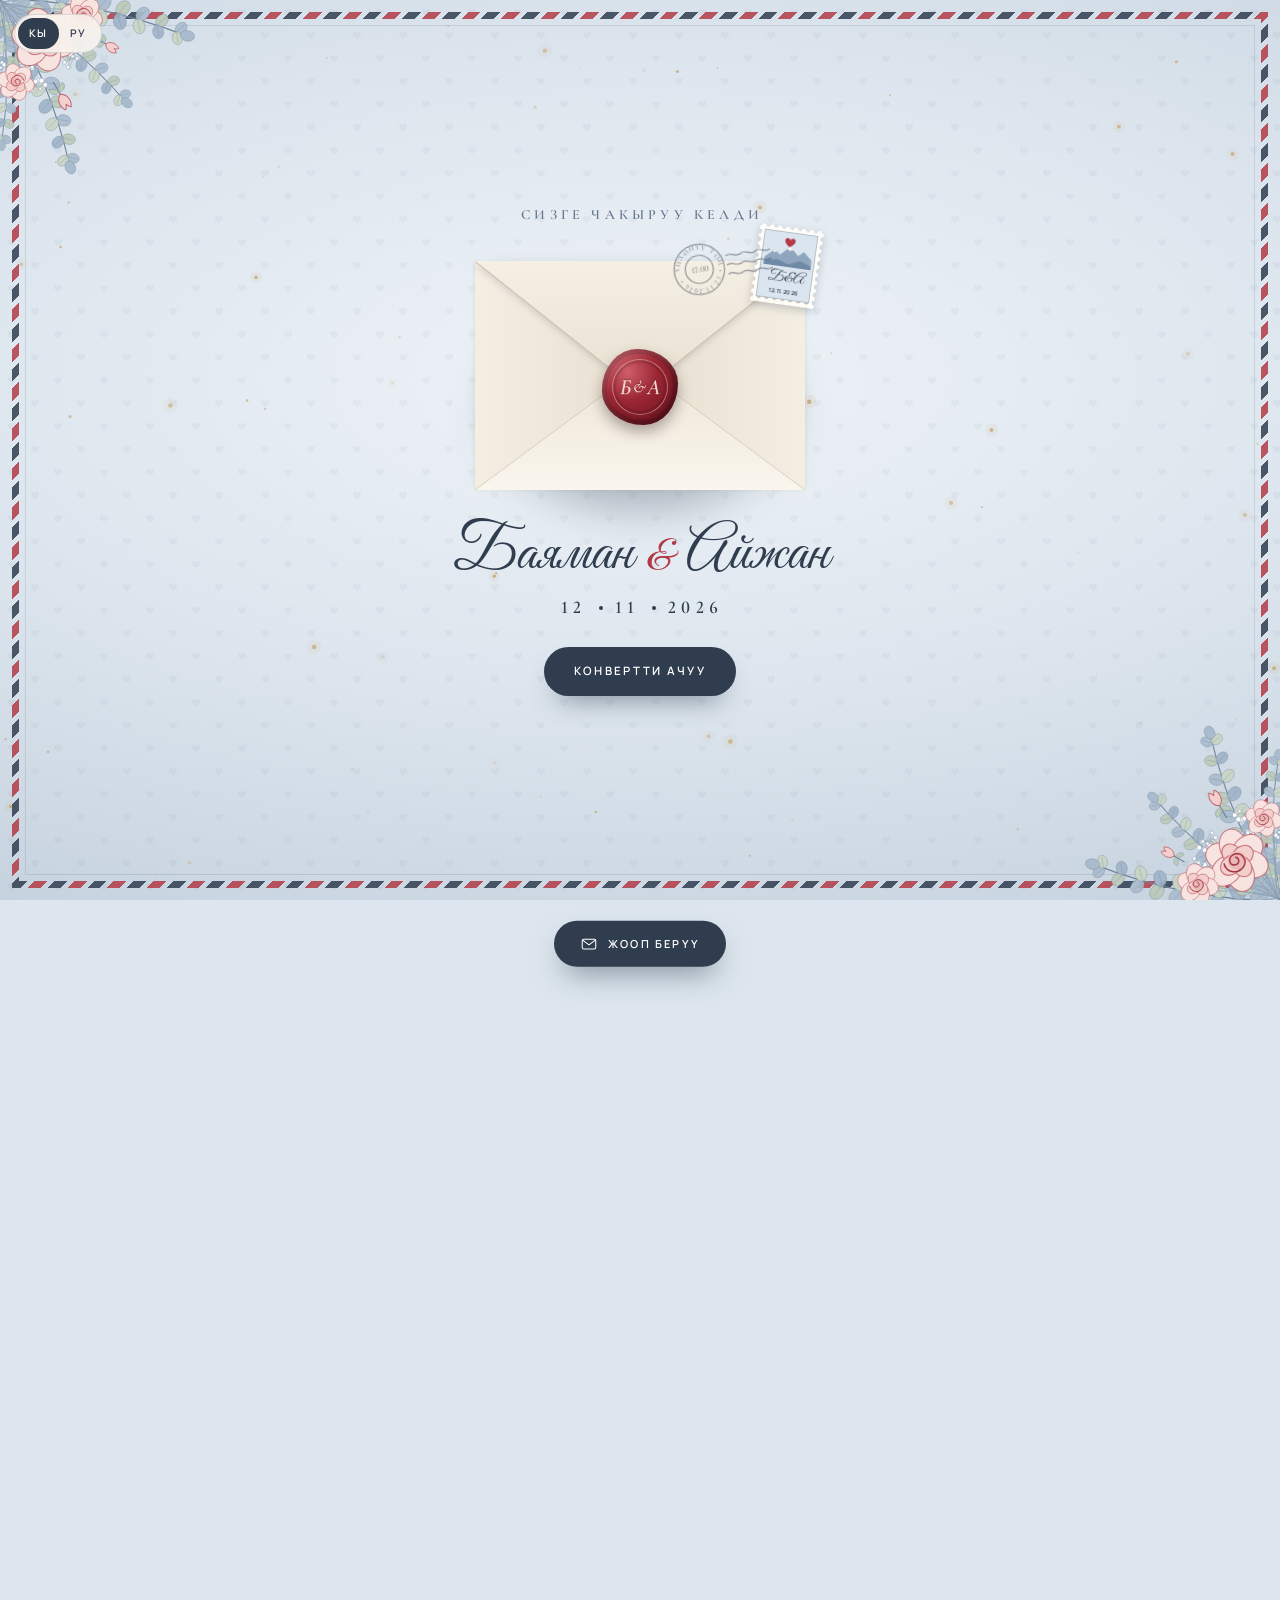
==== index.html @ 3bb7b0ba "Invitation site: Баяман & Айжан, 12.11.2026 — «Конверт» design - dusty-blue cover with airmail strip" ====
<!DOCTYPE html>
<html lang="ky">
<head>
  <meta charset="UTF-8">
  <meta name="viewport" content="width=device-width, initial-scale=1.0, viewport-fit=cover">
  <meta name="theme-color" content="#dde6ee">
  <title>Баяман &amp; Айжан — Үйлөнүү той</title>
  <meta name="description" content="Сиздерди Баяман жана Айжандын үйлөнүү тоюна чакырабыз! 12-ноябрь 2026-жыл, бейшемби, саат 17:00. «Айкол Гранд» рестораны.">
  <meta property="og:title" content="Баяман & Айжан — Үйлөнүү той чакыруусу">
  <meta property="og:description" content="12-ноябрь 2026-жыл, саат 17:00 · «Айкол Гранд» рестораны. Чакырууну ачуу үчүн шилтемени басыңыз.">
  <meta property="og:type" content="website">
  <meta property="og:url" content="https://magamed56.github.io/bayaman-aizhan/">
  <meta property="og:image" content="https://magamed56.github.io/bayaman-aizhan/assets/og.jpg">
  <meta property="og:image:secure_url" content="https://magamed56.github.io/bayaman-aizhan/assets/og.jpg">
  <meta property="og:image:alt" content="Баяман & Айжан — 12.11.2026, «Айкол Гранд» рестораны">
  <meta property="og:site_name" content="Үйлөнүү той">
  <meta property="og:locale" content="ky_KG">
  <meta property="og:image:width" content="1080"><meta property="og:image:height" content="1080"><meta property="og:image:type" content="image/jpeg">
  <meta name="twitter:card" content="summary_large_image">
  <link rel="icon" href="data:image/svg+xml,<svg xmlns='http://www.w3.org/2000/svg' viewBox='0 0 100 100'><text y='.9em' font-size='90'>💌</text></svg>">
  <link rel="preconnect" href="https://fonts.googleapis.com">
  <link rel="preconnect" href="https://fonts.gstatic.com" crossorigin>
  <link href="https://fonts.googleapis.com/css2?family=Great+Vibes&family=Cormorant+Garamond:ital,wght@0,400;0,500;0,600;1,400;1,500&family=Manrope:wght@500;600&display=swap" rel="stylesheet">
  <link rel="stylesheet" href="style.css?v=__V__">
</head>
<body>

  <!-- ===== Оймолор, белгилер / Орнаменты и иконки ===== -->
  <svg width="0" height="0" style="position:absolute" aria-hidden="true">
    <defs>
      <linearGradient id="envF" x1="0" y1="0" x2="0" y2="1"><stop offset="0" stop-color="#f5efe4"/><stop offset="1" stop-color="#e9e0d1"/></linearGradient>
      <pattern id="liner" width="20" height="20" patternUnits="userSpaceOnUse"><rect width="20" height="20" fill="#c5d3e1"/><path d="M10 13.2c-2.3-1.6-3.6-2.8-3.6-4.2a1.8 1.8 0 0 1 3.6-.6 1.8 1.8 0 0 1 3.6.6c0 1.4-1.3 2.6-3.6 4.2z" fill="#fbf8f2" fill-opacity=".55"/></pattern>
      <!-- Сызык жана жүрөк (ар бир бөлүмдүн үстүндө) / Линия с сердечком над разделами -->
      <symbol id="horn" viewBox="0 0 120 30">
        <g fill="none" stroke="currentColor" stroke-linecap="round">
          <path d="M6 16H44M76 16H114" stroke-width="1"/>
          <path d="M60 24c-6-4-9.5-7-9.5-10.6a4.6 4.6 0 0 1 9.5-1.8 4.6 4.6 0 0 1 9.5 1.8C69.5 17 66 20 60 24z" stroke-width="1.3" stroke-linejoin="round"/>
        </g>
        <g fill="currentColor"><circle cx="47" cy="16" r="1.6"/><circle cx="73" cy="16" r="1.6"/></g>
      </symbol>
      <!-- Гүлдөр / Цветы: эвкалипт, роза, бутон, гипсофила, букет и гирлянда (сгенерировано) -->
      <symbol id="sprig" viewBox="-6 -12 72 236" overflow="visible"><path d="M30 218Q12 112 34 4" fill="none" stroke="#6f8399" stroke-width="1.3" stroke-linecap="round"/><ellipse cx="15.8" cy="192.7" rx="12.4" ry="9.7" transform="rotate(-159.5 15.8 192.7)" fill="#a9bccd" fill-opacity=".92" stroke="#6f8399" stroke-width=".7" stroke-opacity=".55"/><path d="M26.8 196.8L7.6 189.6" stroke="#6f8399" stroke-width=".6" stroke-opacity=".5"/><ellipse cx="36.4" cy="189.9" rx="12.4" ry="9.7" transform="rotate(-35.5 36.4 189.9)" fill="#c9d5c3" fill-opacity=".92" stroke="#6f8399" stroke-width=".7" stroke-opacity=".55"/><path d="M26.8 196.8L43.5 184.9" stroke="#6f8399" stroke-width=".6" stroke-opacity=".5"/><ellipse cx="14" cy="169.9" rx="11.8" ry="9.2" transform="rotate(-157.2 14 169.9)" fill="#bccab9" fill-opacity=".92" stroke="#6f8399" stroke-width=".7" stroke-opacity=".55"/><path d="M24.3 174.2L6.4 166.7" stroke="#6f8399" stroke-width=".6" stroke-opacity=".5"/><ellipse cx="33.6" cy="168.1" rx="11.8" ry="9.2" transform="rotate(-33.2 33.6 168.1)" fill="#9fb3c8" fill-opacity=".92" stroke="#6f8399" stroke-width=".7" stroke-opacity=".55"/><path d="M24.3 174.2L40.5 163.6" stroke="#6f8399" stroke-width=".6" stroke-opacity=".5"/><ellipse cx="13.1" cy="147.1" rx="11.1" ry="8.7" transform="rotate(-155 13.1 147.1)" fill="#a9bccd" fill-opacity=".92" stroke="#6f8399" stroke-width=".7" stroke-opacity=".55"/><path d="M22.7 151.6L6 143.8" stroke="#6f8399" stroke-width=".6" stroke-opacity=".5"/><ellipse cx="31.7" cy="146.1" rx="11.1" ry="8.7" transform="rotate(-31 31.7 146.1)" fill="#c9d5c3" fill-opacity=".92" stroke="#6f8399" stroke-width=".7" stroke-opacity=".55"/><path d="M22.7 151.6L38.4 142.1" stroke="#6f8399" stroke-width=".6" stroke-opacity=".5"/><ellipse cx="13.1" cy="124.3" rx="10.5" ry="8.2" transform="rotate(-152.7 13.1 124.3)" fill="#bccab9" fill-opacity=".92" stroke="#6f8399" stroke-width=".7" stroke-opacity=".55"/><path d="M21.9 128.9L6.6 120.9" stroke="#6f8399" stroke-width=".6" stroke-opacity=".5"/><ellipse cx="30.7" cy="124.1" rx="10.5" ry="8.2" transform="rotate(-28.7 30.7 124.1)" fill="#9fb3c8" fill-opacity=".92" stroke="#6f8399" stroke-width=".7" stroke-opacity=".55"/><path d="M21.9 128.9L37.1 120.6" stroke="#6f8399" stroke-width=".6" stroke-opacity=".5"/><ellipse cx="14" cy="101.5" rx="9.8" ry="7.7" transform="rotate(-150.4 14 101.5)" fill="#a9bccd" fill-opacity=".92" stroke="#6f8399" stroke-width=".7" stroke-opacity=".55"/><path d="M22.1 106.1L8 98.1" stroke="#6f8399" stroke-width=".6" stroke-opacity=".5"/><ellipse cx="30.5" cy="102" rx="9.8" ry="7.7" transform="rotate(-26.4 30.5 102)" fill="#c9d5c3" fill-opacity=".92" stroke="#6f8399" stroke-width=".7" stroke-opacity=".55"/><path d="M22.1 106.1L36.7 98.9" stroke="#6f8399" stroke-width=".6" stroke-opacity=".5"/><ellipse cx="15.8" cy="78.8" rx="9.2" ry="7.2" transform="rotate(-148.1 15.8 78.8)" fill="#bccab9" fill-opacity=".92" stroke="#6f8399" stroke-width=".7" stroke-opacity=".55"/><path d="M23.2 83.4L10.3 75.4" stroke="#6f8399" stroke-width=".6" stroke-opacity=".5"/><ellipse cx="31.2" cy="79.8" rx="9.2" ry="7.2" transform="rotate(-24.1 31.2 79.8)" fill="#9fb3c8" fill-opacity=".92" stroke="#6f8399" stroke-width=".7" stroke-opacity=".55"/><path d="M23.2 83.4L37.1 77.2" stroke="#6f8399" stroke-width=".6" stroke-opacity=".5"/><ellipse cx="18.5" cy="56" rx="8.6" ry="6.7" transform="rotate(-145.9 18.5 56)" fill="#a9bccd" fill-opacity=".92" stroke="#6f8399" stroke-width=".7" stroke-opacity=".55"/><path d="M25.2 60.6L13.5 52.6" stroke="#6f8399" stroke-width=".6" stroke-opacity=".5"/><ellipse cx="32.8" cy="57.5" rx="8.6" ry="6.7" transform="rotate(-21.9 32.8 57.5)" fill="#c9d5c3" fill-opacity=".92" stroke="#6f8399" stroke-width=".7" stroke-opacity=".55"/><path d="M25.2 60.6L38.3 55.3" stroke="#6f8399" stroke-width=".6" stroke-opacity=".5"/><ellipse cx="22" cy="33.2" rx="7.9" ry="6.2" transform="rotate(-143.7 22 33.2)" fill="#bccab9" fill-opacity=".92" stroke="#6f8399" stroke-width=".7" stroke-opacity=".55"/><path d="M28.1 37.7L17.5 29.9" stroke="#6f8399" stroke-width=".6" stroke-opacity=".5"/><ellipse cx="35.2" cy="35.2" rx="7.9" ry="6.2" transform="rotate(-19.7 35.2 35.2)" fill="#9fb3c8" fill-opacity=".92" stroke="#6f8399" stroke-width=".7" stroke-opacity=".55"/><path d="M28.1 37.7L40.4 33.3" stroke="#6f8399" stroke-width=".6" stroke-opacity=".5"/><ellipse cx="26.5" cy="10.5" rx="7.3" ry="5.7" transform="rotate(-141.5 26.5 10.5)" fill="#a9bccd" fill-opacity=".92" stroke="#6f8399" stroke-width=".7" stroke-opacity=".55"/><path d="M31.9 14.8L22.5 7.3" stroke="#6f8399" stroke-width=".6" stroke-opacity=".5"/><ellipse cx="38.5" cy="12.7" rx="7.3" ry="5.7" transform="rotate(-17.5 38.5 12.7)" fill="#c9d5c3" fill-opacity=".92" stroke="#6f8399" stroke-width=".7" stroke-opacity=".55"/><path d="M31.9 14.8L43.4 11.2" stroke="#6f8399" stroke-width=".6" stroke-opacity=".5"/><ellipse cx="34" cy="2" rx="6" ry="8" fill="#a9bccd" stroke="#6f8399" stroke-width=".7" stroke-opacity=".55"/></symbol>
      <symbol id="rose" viewBox="-30 -30 60 60" overflow="visible"><ellipse cx="11.6" cy="3.1" rx="14" ry="11" transform="rotate(15 11.6 3.1)" fill="#f7e4e1" stroke="#c25b66" stroke-width=".9" stroke-opacity=".75"/><ellipse cx="3.1" cy="11.6" rx="14" ry="11" transform="rotate(75 3.1 11.6)" fill="#f7e4e1" stroke="#c25b66" stroke-width=".9" stroke-opacity=".75"/><ellipse cx="-8.5" cy="8.5" rx="14" ry="11" transform="rotate(135 -8.5 8.5)" fill="#f7e4e1" stroke="#c25b66" stroke-width=".9" stroke-opacity=".75"/><ellipse cx="-11.6" cy="-3.1" rx="14" ry="11" transform="rotate(195 -11.6 -3.1)" fill="#f7e4e1" stroke="#c25b66" stroke-width=".9" stroke-opacity=".75"/><ellipse cx="-3.1" cy="-11.6" rx="14" ry="11" transform="rotate(255 -3.1 -11.6)" fill="#f7e4e1" stroke="#c25b66" stroke-width=".9" stroke-opacity=".75"/><ellipse cx="8.5" cy="-8.5" rx="14" ry="11" transform="rotate(315 8.5 -8.5)" fill="#f7e4e1" stroke="#c25b66" stroke-width=".9" stroke-opacity=".75"/><ellipse cx="3.9" cy="4.6" rx="9.5" ry="7.5" transform="rotate(50 3.9 4.6)" fill="#f1d0cd" stroke="#c25b66" stroke-width=".9" stroke-opacity=".8"/><ellipse cx="-4.6" cy="3.9" rx="9.5" ry="7.5" transform="rotate(140 -4.6 3.9)" fill="#f1d0cd" stroke="#c25b66" stroke-width=".9" stroke-opacity=".8"/><ellipse cx="-3.9" cy="-4.6" rx="9.5" ry="7.5" transform="rotate(230 -3.9 -4.6)" fill="#f1d0cd" stroke="#c25b66" stroke-width=".9" stroke-opacity=".8"/><ellipse cx="4.6" cy="-3.9" rx="9.5" ry="7.5" transform="rotate(320 4.6 -3.9)" fill="#f1d0cd" stroke="#c25b66" stroke-width=".9" stroke-opacity=".8"/><circle r="7.5" fill="#e9b9b9"/><path d="M1 2.5c-3.2-.6-3.6-5.6.4-6.2 5-.6 6.6 6.4.8 8.6-6.6 2.4-11-5-7.6-10.2 4-6 13.6-5.4 15.8 2.4" fill="none" stroke="#a83542" stroke-width="1.2" stroke-linecap="round"/></symbol>
      <symbol id="bud" viewBox="-12 -20 24 40" overflow="visible"><path d="M0 18V2" stroke="#6f8399" stroke-width="1.2"/><path d="M0 6c-6-1-9 3-8 7 4 0 7-2 8-7zM0 6c6-1 9 3 8 7-4 0-7-2-8-7z" fill="#bccab9" stroke="#6f8399" stroke-width=".6" stroke-opacity=".6"/><path d="M0 4c-6-3-7-11-3-16 2 2 3 3 3 5 0-2 1-3 3-5 4 5 3 13-3 16z" fill="#f1d0cd" stroke="#c25b66" stroke-width=".9"/></symbol>
      <symbol id="gyps" viewBox="0 0 80 120" overflow="visible"><path d="M40 118Q12.6 84.9 -35.1 57.7" fill="none" stroke="#8fa2b6" stroke-width=".8"/><path d="M-35.1 57.7L-43 47.9" stroke="#8fa2b6" stroke-width=".5"/><circle cx="-43" cy="47.9" r="2.2" fill="#fff" stroke="#9aabbd" stroke-width=".7"/><path d="M-35.1 57.7L-40.1 63.1" stroke="#8fa2b6" stroke-width=".5"/><circle cx="-40.1" cy="63.1" r="2.6" fill="#fff" stroke="#9aabbd" stroke-width=".7"/><path d="M-35.1 57.7L-32.9 58.3" stroke="#8fa2b6" stroke-width=".5"/><circle cx="-32.9" cy="58.3" r="2.6" fill="#fff" stroke="#9aabbd" stroke-width=".7"/><path d="M-35.1 57.7L-42.9 56.1" stroke="#8fa2b6" stroke-width=".5"/><circle cx="-42.9" cy="56.1" r="2" fill="#fff" stroke="#9aabbd" stroke-width=".7"/><path d="M-35.1 57.7L-26.2 48.8" stroke="#8fa2b6" stroke-width=".5"/><circle cx="-26.2" cy="48.8" r="2.8" fill="#fff" stroke="#9aabbd" stroke-width=".7"/><path d="M-35.1 57.7L-44.5 60.8" stroke="#8fa2b6" stroke-width=".5"/><circle cx="-44.5" cy="60.8" r="2.2" fill="#fff" stroke="#9aabbd" stroke-width=".7"/><path d="M40 118Q8.5 71.3 -19.4 33" fill="none" stroke="#8fa2b6" stroke-width=".8"/><path d="M-19.4 33L-29.1 40.4" stroke="#8fa2b6" stroke-width=".5"/><circle cx="-29.1" cy="40.4" r="2.4" fill="#fff" stroke="#9aabbd" stroke-width=".7"/><path d="M-19.4 33L-28.4 41.8" stroke="#8fa2b6" stroke-width=".5"/><circle cx="-28.4" cy="41.8" r="2.9" fill="#fff" stroke="#9aabbd" stroke-width=".7"/><path d="M-19.4 33L-27.9 31.1" stroke="#8fa2b6" stroke-width=".5"/><circle cx="-27.9" cy="31.1" r="2" fill="#fff" stroke="#9aabbd" stroke-width=".7"/><path d="M-19.4 33L-23.5 34.8" stroke="#8fa2b6" stroke-width=".5"/><circle cx="-23.5" cy="34.8" r="2" fill="#fff" stroke="#9aabbd" stroke-width=".7"/><path d="M-19.4 33L-15.1 24" stroke="#8fa2b6" stroke-width=".5"/><circle cx="-15.1" cy="24" r="2" fill="#fff" stroke="#9aabbd" stroke-width=".7"/><path d="M-19.4 33L-12.5 30.6" stroke="#8fa2b6" stroke-width=".5"/><circle cx="-12.5" cy="30.6" r="2.3" fill="#fff" stroke="#9aabbd" stroke-width=".7"/><path d="M40 118Q28.3 70.9 15.4 32.4" fill="none" stroke="#8fa2b6" stroke-width=".8"/><path d="M15.4 32.4L5.1 36.2" stroke="#8fa2b6" stroke-width=".5"/><circle cx="5.1" cy="36.2" r="3" fill="#fff" stroke="#9aabbd" stroke-width=".7"/><path d="M15.4 32.4L25.9 35" stroke="#8fa2b6" stroke-width=".5"/><circle cx="25.9" cy="35" r="2.2" fill="#fff" stroke="#9aabbd" stroke-width=".7"/><path d="M15.4 32.4L12.4 35.5" stroke="#8fa2b6" stroke-width=".5"/><circle cx="12.4" cy="35.5" r="2.6" fill="#fff" stroke="#9aabbd" stroke-width=".7"/><path d="M15.4 32.4L6.9 26.9" stroke="#8fa2b6" stroke-width=".5"/><circle cx="6.9" cy="26.9" r="2.2" fill="#fff" stroke="#9aabbd" stroke-width=".7"/><path d="M15.4 32.4L15.6 37.8" stroke="#8fa2b6" stroke-width=".5"/><circle cx="15.6" cy="37.8" r="2.4" fill="#fff" stroke="#9aabbd" stroke-width=".7"/><path d="M15.4 32.4L5 38" stroke="#8fa2b6" stroke-width=".5"/><circle cx="5" cy="38" r="2.3" fill="#fff" stroke="#9aabbd" stroke-width=".7"/><path d="M40 118Q38.9 74.6 40.3 39.1" fill="none" stroke="#8fa2b6" stroke-width=".8"/><path d="M40.3 39.1L37.8 43.8" stroke="#8fa2b6" stroke-width=".5"/><circle cx="37.8" cy="43.8" r="1.9" fill="#fff" stroke="#9aabbd" stroke-width=".7"/><path d="M40.3 39.1L41.4 32.5" stroke="#8fa2b6" stroke-width=".5"/><circle cx="41.4" cy="32.5" r="2.6" fill="#fff" stroke="#9aabbd" stroke-width=".7"/><path d="M40.3 39.1L30.1 34.4" stroke="#8fa2b6" stroke-width=".5"/><circle cx="30.1" cy="34.4" r="2.2" fill="#fff" stroke="#9aabbd" stroke-width=".7"/><path d="M40.3 39.1L43.3 30.1" stroke="#8fa2b6" stroke-width=".5"/><circle cx="43.3" cy="30.1" r="2.4" fill="#fff" stroke="#9aabbd" stroke-width=".7"/><path d="M40.3 39.1L33.9 34.5" stroke="#8fa2b6" stroke-width=".5"/><circle cx="33.9" cy="34.5" r="2.4" fill="#fff" stroke="#9aabbd" stroke-width=".7"/><path d="M40.3 39.1L50.4 38.3" stroke="#8fa2b6" stroke-width=".5"/><circle cx="50.4" cy="38.3" r="2.9" fill="#fff" stroke="#9aabbd" stroke-width=".7"/><path d="M40 118Q47.9 60.8 65.3 14.1" fill="none" stroke="#8fa2b6" stroke-width=".8"/><path d="M65.3 14.1L58.5 18.3" stroke="#8fa2b6" stroke-width=".5"/><circle cx="58.5" cy="18.3" r="2.9" fill="#fff" stroke="#9aabbd" stroke-width=".7"/><path d="M65.3 14.1L54.4 9.2" stroke="#8fa2b6" stroke-width=".5"/><circle cx="54.4" cy="9.2" r="2.7" fill="#fff" stroke="#9aabbd" stroke-width=".7"/><path d="M65.3 14.1L61.8 8.7" stroke="#8fa2b6" stroke-width=".5"/><circle cx="61.8" cy="8.7" r="1.8" fill="#fff" stroke="#9aabbd" stroke-width=".7"/><path d="M65.3 14.1L55.2 15.8" stroke="#8fa2b6" stroke-width=".5"/><circle cx="55.2" cy="15.8" r="3" fill="#fff" stroke="#9aabbd" stroke-width=".7"/><path d="M65.3 14.1L76.3 13.6" stroke="#8fa2b6" stroke-width=".5"/><circle cx="76.3" cy="13.6" r="1.8" fill="#fff" stroke="#9aabbd" stroke-width=".7"/><path d="M65.3 14.1L61.4 19" stroke="#8fa2b6" stroke-width=".5"/><circle cx="61.4" cy="19" r="2.8" fill="#fff" stroke="#9aabbd" stroke-width=".7"/><path d="M40 118Q58.8 82.5 85.9 53.5" fill="none" stroke="#8fa2b6" stroke-width=".8"/><path d="M85.9 53.5L85.4 55.4" stroke="#8fa2b6" stroke-width=".5"/><circle cx="85.4" cy="55.4" r="2.1" fill="#fff" stroke="#9aabbd" stroke-width=".7"/><path d="M85.9 53.5L95.7 60.4" stroke="#8fa2b6" stroke-width=".5"/><circle cx="95.7" cy="60.4" r="2" fill="#fff" stroke="#9aabbd" stroke-width=".7"/><path d="M85.9 53.5L81.3 60" stroke="#8fa2b6" stroke-width=".5"/><circle cx="81.3" cy="60" r="2.1" fill="#fff" stroke="#9aabbd" stroke-width=".7"/><path d="M85.9 53.5L95.6 53.2" stroke="#8fa2b6" stroke-width=".5"/><circle cx="95.6" cy="53.2" r="2.6" fill="#fff" stroke="#9aabbd" stroke-width=".7"/><path d="M85.9 53.5L90.4 47.5" stroke="#8fa2b6" stroke-width=".5"/><circle cx="90.4" cy="47.5" r="2.1" fill="#fff" stroke="#9aabbd" stroke-width=".7"/><path d="M85.9 53.5L80.5 56.4" stroke="#8fa2b6" stroke-width=".5"/><circle cx="80.5" cy="56.4" r="2.6" fill="#fff" stroke="#9aabbd" stroke-width=".7"/><path d="M40 118Q69.7 78.7 117.5 46.5" fill="none" stroke="#8fa2b6" stroke-width=".8"/><path d="M117.5 46.5L111.8 44.8" stroke="#8fa2b6" stroke-width=".5"/><circle cx="111.8" cy="44.8" r="3" fill="#fff" stroke="#9aabbd" stroke-width=".7"/><path d="M117.5 46.5L118.8 48.4" stroke="#8fa2b6" stroke-width=".5"/><circle cx="118.8" cy="48.4" r="2.9" fill="#fff" stroke="#9aabbd" stroke-width=".7"/><path d="M117.5 46.5L127.7 51" stroke="#8fa2b6" stroke-width=".5"/><circle cx="127.7" cy="51" r="2.3" fill="#fff" stroke="#9aabbd" stroke-width=".7"/><path d="M117.5 46.5L119.5 53.6" stroke="#8fa2b6" stroke-width=".5"/><circle cx="119.5" cy="53.6" r="2.7" fill="#fff" stroke="#9aabbd" stroke-width=".7"/><path d="M117.5 46.5L119.3 43.1" stroke="#8fa2b6" stroke-width=".5"/><circle cx="119.3" cy="43.1" r="2.2" fill="#fff" stroke="#9aabbd" stroke-width=".7"/><path d="M117.5 46.5L122.7 47.2" stroke="#8fa2b6" stroke-width=".5"/><circle cx="122.7" cy="47.2" r="1.8" fill="#fff" stroke="#9aabbd" stroke-width=".7"/></symbol>
      <symbol id="bouquet" viewBox="0 0 260 260" overflow="visible"><use href="#sprig" width="72" height="236" transform="translate(6 6) rotate(100) scale(1.05) translate(-36 -230)"/><use href="#sprig" width="72" height="236" transform="translate(6 6) rotate(128) scale(0.9) translate(-36 -230)"/><use href="#sprig" width="72" height="236" transform="translate(6 6) rotate(156) scale(1.0) translate(-36 -230)"/><use href="#sprig" width="72" height="236" transform="translate(6 6) rotate(178) scale(0.8) translate(-36 -230)"/><use href="#gyps" width="80" height="120" transform="translate(10 10) rotate(115) scale(1.0) translate(-40 -118)"/><use href="#gyps" width="80" height="120" transform="translate(10 10) rotate(145) scale(1.0) translate(-40 -118)"/><use href="#gyps" width="80" height="120" transform="translate(10 10) rotate(165) scale(1.0) translate(-40 -118)"/><use href="#bud" width="24" height="40" transform="translate(70 104) rotate(150) scale(1.2) translate(-12 -38)"/><use href="#bud" width="24" height="40" transform="translate(120 52) rotate(120) scale(1.0) translate(-12 -38)"/><use href="#rose" width="60" height="60" transform="translate(58 54) scale(1.45) translate(-30 -30)"/><use href="#rose" width="60" height="60" transform="translate(104 26) scale(.95) translate(-30 -30)"/><use href="#rose" width="60" height="60" transform="translate(26 104) scale(.85) translate(-30 -30)"/></symbol>
      <symbol id="garland" viewBox="-10 -10 320 120" overflow="visible"><use href="#sprig" width="72" height="236" transform="translate(142 50) rotate(278) scale(0.78) translate(-36 -230)"/><use href="#sprig" width="72" height="236" transform="translate(142 50) rotate(260) scale(0.663) translate(-36 -230)"/><use href="#bud" width="24" height="40" transform="translate(98 40) rotate(-70) scale(1.0) translate(-12 -38)"/><use href="#sprig" width="72" height="236" transform="translate(158 50) rotate(82) scale(0.78) translate(-36 -230)"/><use href="#sprig" width="72" height="236" transform="translate(158 50) rotate(100) scale(0.663) translate(-36 -230)"/><use href="#bud" width="24" height="40" transform="translate(202 40) rotate(70) scale(1.0) translate(-12 -38)"/><use href="#rose" width="60" height="60" transform="translate(150 48) scale(1.25) translate(-30 -30)"/><use href="#rose" width="60" height="60" transform="translate(122 58) scale(.8) translate(-30 -30)"/><use href="#rose" width="60" height="60" transform="translate(178 58) scale(.8) translate(-30 -30)"/></symbol>
      <symbol id="i-clock" viewBox="0 0 24 24"><g fill="none" stroke="currentColor" stroke-width="1.4" stroke-linecap="round" stroke-linejoin="round"><circle cx="12" cy="12" r="9"/><path d="M12 7v5l3.2 2"/></g></symbol>
      <symbol id="i-flower" viewBox="0 0 24 24"><g fill="none" stroke="currentColor" stroke-width="1.3" stroke-linecap="round"><ellipse cx="12" cy="4.6" rx="2.9" ry="3.9"/><ellipse cx="12" cy="4.6" rx="2.9" ry="3.9" transform="rotate(72 12 10)"/><ellipse cx="12" cy="4.6" rx="2.9" ry="3.9" transform="rotate(144 12 10)"/><ellipse cx="12" cy="4.6" rx="2.9" ry="3.9" transform="rotate(216 12 10)"/><ellipse cx="12" cy="4.6" rx="2.9" ry="3.9" transform="rotate(288 12 10)"/><circle cx="12" cy="10" r="1.8"/><path d="M12 17v6M12 20.5c1.5-1.8 3.2-2.2 4.5-1.8"/></g></symbol>
      <symbol id="i-camera" viewBox="0 0 24 24"><g fill="none" stroke="currentColor" stroke-width="1.4" stroke-linecap="round" stroke-linejoin="round"><rect x="3" y="7" width="18" height="13" rx="3"/><path d="M8.5 7l1.4-2.5h4.2L15.5 7"/><circle cx="12" cy="13.5" r="3.6"/></g></symbol>
      <symbol id="i-heart" viewBox="0 0 24 24"><path fill="none" stroke="currentColor" stroke-width="1.4" stroke-linejoin="round" d="M12 20s-7.5-4.6-7.5-10.2A4.2 4.2 0 0 1 12 7.4a4.2 4.2 0 0 1 7.5 2.4C19.5 15.4 12 20 12 20z"/></symbol>
      <symbol id="i-rings" viewBox="0 0 24 24"><g fill="none" stroke="currentColor" stroke-width="1.4"><circle cx="9" cy="14" r="5.5"/><circle cx="15" cy="14" r="5.5"/><path d="M7.5 5.5 9 3.5l1.5 2" stroke-linejoin="round"/></g></symbol>
      <symbol id="i-letter" viewBox="0 0 24 24"><g fill="none" stroke="currentColor" stroke-width="1.4" stroke-linejoin="round"><rect x="3" y="6" width="18" height="13" rx="2"/><path d="M3.5 7l8.5 6.5L20.5 7"/></g></symbol>
      <symbol id="i-gift" viewBox="0 0 24 24"><g fill="none" stroke="currentColor" stroke-width="1.4" stroke-linejoin="round"><rect x="4" y="10" width="16" height="10" rx="1"/><rect x="3" y="7" width="18" height="3" rx="1"/><path d="M12 7v13M12 7c-1.5-3.5-6-3.5-5 0M12 7c1.5-3.5 6-3.5 5 0"/></g></symbol>
      <symbol id="i-music" viewBox="0 0 24 24"><g fill="none" stroke="currentColor" stroke-width="1.4" stroke-linecap="round"><path d="M9 18V6l10-2v12"/><circle cx="7" cy="18" r="2"/><circle cx="17" cy="16" r="2"/></g></symbol>
      <symbol id="i-dress" viewBox="0 0 24 24"><path fill="none" stroke="currentColor" stroke-width="1.4" stroke-linejoin="round" d="M9.5 3h5l-1 4.5L18 20.5H6l4.5-13z"/></symbol>
      <symbol id="i-pin" viewBox="0 0 24 24"><g fill="none" stroke="currentColor" stroke-width="1.4" stroke-linejoin="round"><path d="M12 21s-7-6.2-7-11a7 7 0 0 1 14 0c0 4.8-7 11-7 11z"/><circle cx="12" cy="10" r="2.5"/></g></symbol>
      <symbol id="i-cal" viewBox="0 0 24 24"><g fill="none" stroke="currentColor" stroke-width="1.4" stroke-linecap="round"><rect x="3" y="5" width="18" height="16" rx="2"/><path d="M3 10h18M8 3v4M16 3v4"/></g></symbol>
      <symbol id="i-quote" viewBox="0 0 48 36"><path fill="currentColor" d="M8 36C3 36 0 32 0 26 0 15 7 5 18 0l2 4C13 8 10 13 10 18c1 0 2-1 4-1 5 0 9 4 9 9s-4 10-15 10zm26 0c-5 0-8-4-8-10C26 15 33 5 44 0l2 4c-7 4-10 9-10 14 1 0 2-1 4-1 5 0 9 4 9 9s-4 10-15 10z"/></symbol>
      <symbol id="i-send" viewBox="0 0 24 24"><path fill="none" stroke="currentColor" stroke-width="1.4" stroke-linejoin="round" d="M21 3 10 14M21 3l-7 18-4-7-7-4z"/></symbol>
      <symbol id="i-down" viewBox="0 0 24 24"><path fill="none" stroke="currentColor" stroke-width="1.6" stroke-linecap="round" stroke-linejoin="round" d="M6 9.5l6 6 6-6"/></symbol>
      <symbol id="i-eye" viewBox="0 0 24 24"><g fill="none" stroke="currentColor" stroke-width="1.4"><path d="M2.5 12S6 5.8 12 5.8 21.5 12 21.5 12 18 18.2 12 18.2 2.5 12 2.5 12z"/><circle cx="12" cy="12" r="3"/></g></symbol>
    </defs>
  </svg>

  <!-- ===== Мукаба: мөөр басылган конверт / Обложка: конверт с сургучной печатью ===== -->
  <div id="intro" class="intro" data-unlock="1750" data-hide="2450">
    <canvas id="dust" class="intro__dust" aria-hidden="true"></canvas>
    <div class="intro__frame" aria-hidden="true"></div>
    <svg class="bq bq--tl" aria-hidden="true"><use href="#bouquet"/></svg>
    <svg class="bq bq--br" aria-hidden="true"><use href="#bouquet"/></svg>
    <div class="intro__content">
      <div class="intro__head">
        <p class="intro__guest" id="intro-guest" hidden></p>
        <p class="intro__kicker" data-i18n="envKicker">Сизге чакыруу келди</p>
      </div>
      <div class="env-wrap">
      <span class="stamp" aria-hidden="true"><span class="stamp__in"><svg viewBox="0 0 50 34"><path d="M25 13c-3.4-2.4-5.4-4.2-5.4-6.3a2.7 2.7 0 0 1 5.4-1 2.7 2.7 0 0 1 5.4 1c0 2.1-2 3.9-5.4 6.3z" fill="#b13a46"/><path d="M0 34V26L10 17L16 22L26 12L35 21L41 16L50 24V34Z" fill="#8fa6bf"/><path d="M26 12L30 16L27.5 15.4L26 17L24.3 15.3L22.4 16Z M10 17L13 19.6L10.8 19.2L9.6 20.4L8.2 19Z" fill="#fbf8f2"/><path d="M0 34V30L14 27L26 31L38 26L50 30V34Z" fill="#6f8aa6"/></svg><b>Б&amp;А</b><small>12.11.2026</small></span></span>
      <svg class="postmark" viewBox="0 0 120 64" aria-hidden="true"><defs><path id="pma" d="M30 32m-21 0a21 21 0 1 1 42 0a21 21 0 1 1-42 0"/></defs><g fill="none" stroke="#2f3d4f" stroke-width="1.3"><circle cx="30" cy="32" r="27"/><circle cx="30" cy="32" r="15"/><path d="M60 22c6-4 10 4 16 0s10 4 16 0 10 4 16 0M60 32c6-4 10 4 16 0s10 4 16 0 10 4 16 0M60 42c6-4 10 4 16 0s10 4 16 0 10 4 16 0"/></g><text font-family="Cormorant Garamond, serif" font-size="7.6" font-weight="600" letter-spacing="1.2" fill="#2f3d4f"><textPath href="#pma">ҮЙЛӨНҮҮ ТОЙ • 12.11.2026 •</textPath></text><text x="30" y="35" text-anchor="middle" font-family="Cormorant Garamond, serif" font-size="9.5" font-weight="600" fill="#2f3d4f">17:00</text></svg>
      <button id="open-btn" class="env" type="button" aria-label="Конвертти ачуу">
        <span class="env__back" aria-hidden="true"></span>
        <span class="env__card" aria-hidden="true">
          <svg class="env__card-orn"><use href="#horn"/></svg>
          <span class="env__card-names"><span data-cfg="groom">Баяман</span><i>&amp;</i><span data-cfg="bride">Айжан</span></span>
          <span class="env__card-date" data-cfg="dateShort">12.11.2026</span>
        </span>
        <svg class="env__front" viewBox="0 0 340 236" preserveAspectRatio="none" aria-hidden="true">
          <defs>
            <linearGradient id="envL" x1="0" x2="1"><stop offset="0" stop-color="#f4eee3"/><stop offset="1" stop-color="#e7dece"/></linearGradient>
            <linearGradient id="envR" x1="1" x2="0"><stop offset="0" stop-color="#f4eee3"/><stop offset="1" stop-color="#e7dece"/></linearGradient>
            <linearGradient id="envB" x1="0" y1="1" x2="0" y2="0"><stop offset="0" stop-color="#faf6ee"/><stop offset="1" stop-color="#ede5d6"/></linearGradient>
          </defs>
          <path d="M0 0 L176 128 L0 236 Z" fill="url(#envL)"/>
          <path d="M340 0 L164 128 L340 236 Z" fill="url(#envR)"/>
          <path d="M0 236 L170 110 L340 236 Z" fill="url(#envB)"/>
          <path d="M0 236 L170 110 L340 236" fill="none" stroke="#c9bba3" stroke-opacity=".6" stroke-width="1"/>
        </svg>
        <span class="env__flap" aria-hidden="true">
          <svg class="env__flap-out" viewBox="0 0 340 136" preserveAspectRatio="none"><path d="M0 0 H340 L178 129 Q170 135 162 129 Z" fill="url(#envF)"/><path d="M1 1 L162 129 Q170 135 178 129 L339 1" fill="none" stroke="#c9bba3" stroke-width="1"/></svg>
          <svg class="env__flap-in" viewBox="0 0 340 136" preserveAspectRatio="none"><path d="M0 136 H340 L170 0 Z" fill="url(#liner)"/><path d="M14 136 L170 11 L326 136" fill="none" stroke="#fbf8f2" stroke-opacity=".7" stroke-width="1"/></svg>
        </span>
        <span class="seal__disc env__seal" aria-hidden="true"><span class="env__seal-ring"><span data-cfg="groomInitial">Б</span><b>&amp;</b><span data-cfg="brideInitial">А</span></span></span>
      </button>
      </div>
      <div class="intro__foot">
        <p class="intro__names"><span data-cfg="groom">Баяман</span><i>&amp;</i><span data-cfg="bride">Айжан</span></p>
        <p class="intro__date"><span data-cfg="dateDay">12</span><b></b><span data-cfg="dateMonth">11</span><b></b><span data-cfg="dateYear">2026</span></p>
        <p class="intro__btn"><span data-i18n="envOpen">Конвертти ачуу</span></p>
      </div>
    </div>
  </div>

  <div class="lang" id="lang" role="group" aria-label="Тил / Язык">
    <button type="button" data-lang="ky" class="is-active">КЫ</button>
    <button type="button" data-lang="ru">РУ</button>
  </div>
  <button id="music-btn" class="music-btn" type="button" aria-label="Музыка" aria-pressed="false">
    <span class="music-btn__bars"><i></i><i></i><i></i><i></i></span>
  </button>
  <audio id="bg-music" loop preload="auto"></audio>
  <canvas id="fx" class="fx" aria-hidden="true"></canvas>
  <canvas id="petals" class="petals" aria-hidden="true"></canvas>
  <div class="progress" aria-hidden="true"></div>

  <main id="page" class="page">

    <!-- ===== Башкы экран ===== -->
    <header class="hero" id="hero">
      <canvas id="hero-dust" class="hero__dust" aria-hidden="true"></canvas>
      <div class="hero__frame" aria-hidden="true"></div>
      <svg class="bq bq--tl" aria-hidden="true"><use href="#bouquet"/></svg>
      <svg class="bq bq--br" aria-hidden="true"><use href="#bouquet"/></svg>
      <div class="arch__inner hero__in">
        <span class="mini-seal" aria-hidden="true"><span data-cfg="groomInitial">Б</span><b>&amp;</b><span data-cfg="brideInitial">А</span></span>
        <div class="arch__photo" id="hero-photo" hidden></div>
        <p class="hero__guest" id="guest" hidden></p>
        <p class="hero__kicker" data-i18n="heroKicker">Үйлөнүү той</p>
        <h1 class="hero__names">
          <span class="hero__name" data-cfg="groom">Баяман</span>
          <span class="hero__amp">&amp;</span>
          <span class="hero__name" data-cfg="bride">Айжан</span>
        </h1>
        <div class="hero__date"><span data-cfg="dateDay">12</span><i></i><span data-cfg="dateMonth">11</span><i></i><span data-cfg="dateYear">2026</span></div>
        <p class="hero__when"><span data-cfg="weekday">Бейшемби</span> · <span data-cfg="timeStart">17:00</span></p>
        <p class="hero__venue" data-cfg="venueName">«Айкол Гранд» рестораны</p>
        <svg class="hero__garland" aria-hidden="true"><use href="#garland"/></svg>
      </div>
      <a href="#invite" class="scroll-hint"><b data-i18n="next">Ары карай</b><span class="scroll-hint__btn" aria-hidden="true"><svg><use href="#i-down"/></svg></span></a>
    </header>

    <!-- ===== Чакыруу ===== -->
    <section id="invite" class="sec sec--invite">
      <div class="deco" aria-hidden="true"><svg class="sp sp--l sp--top"><use href="#sprig"/></svg><svg class="sp sp--r sp--low"><use href="#sprig"/></svg></div>
      <div class="wrap reveal">
        <svg class="orn" aria-hidden="true"><use href="#horn"/></svg>
        <p class="kicker" data-i18n="kInvite">Чакыруу</p>
        <h2 class="title" data-cfg="inviteTitle">Урматтуу коноктор!</h2>
        <div class="card invite-card"><svg class="card-garland" aria-hidden="true"><use href="#garland"/></svg><span class="stamp stamp--card" aria-hidden="true"><span class="stamp__in"><svg viewBox="0 0 50 34"><path d="M25 13c-3.4-2.4-5.4-4.2-5.4-6.3a2.7 2.7 0 0 1 5.4-1 2.7 2.7 0 0 1 5.4 1c0 2.1-2 3.9-5.4 6.3z" fill="#b13a46"/><path d="M0 34V26L10 17L16 22L26 12L35 21L41 16L50 24V34Z" fill="#8fa6bf"/><path d="M26 12L30 16L27.5 15.4L26 17L24.3 15.3L22.4 16Z M10 17L13 19.6L10.8 19.2L9.6 20.4L8.2 19Z" fill="#fbf8f2"/><path d="M0 34V30L14 27L26 31L38 26L50 30V34Z" fill="#6f8aa6"/></svg><b>Б&amp;А</b><small>12.11.2026</small></span></span><p class="lead" data-cfg="inviteText"></p></div>
      </div>
    </section>

    <!-- ===== Той салтанаты ===== -->
    <section class="sec sec--date" id="date">
      <div class="deco" aria-hidden="true"><svg class="sp sp--l sp--low"><use href="#sprig"/></svg><svg class="sp sp--r sp--top"><use href="#sprig"/></svg></div>
      <div class="wrap reveal">
        <svg class="rings" viewBox="0 0 200 130" aria-hidden="true">
          <defs>
            <linearGradient id="ringG" x1="0" y1="0" x2="1" y2="1"><stop offset="0" stop-color="#fff3cf"/><stop offset=".3" stop-color="#d8a955"/><stop offset=".5" stop-color="#f7e1a8"/><stop offset=".78" stop-color="#9c7130"/><stop offset="1" stop-color="#d8a955"/></linearGradient>
            <filter id="ringB" x="-50%" y="-50%" width="200%" height="200%"><feGaussianBlur stdDeviation="5"/></filter>
            <clipPath id="ringC"><rect x="84" y="84" width="40" height="34"/></clipPath>
          </defs>
          <ellipse cx="102" cy="114" rx="76" ry="8" fill="#2f3d4f" opacity=".18" filter="url(#ringB)"/>
          <g id="ring1"><g transform="rotate(-16 80 70)"><ellipse cx="80" cy="70" rx="44" ry="37" fill="none" stroke="#9c7130" stroke-width="10.6"/><ellipse cx="80" cy="70" rx="44" ry="37" fill="none" stroke="url(#ringG)" stroke-width="9"/><ellipse cx="80" cy="70" rx="39.5" ry="32.5" fill="none" stroke="#9c7130" stroke-width="1" opacity=".65"/><path d="M45.7 51.5A44 37 0 0 1 95.4 34.9" fill="none" stroke="#fff" stroke-width="2" opacity=".85" stroke-linecap="round"/></g></g>
          <g transform="rotate(18 124 62)"><ellipse cx="124" cy="62" rx="40" ry="33" fill="none" stroke="#9c7130" stroke-width="8.6"/><ellipse cx="124" cy="62" rx="40" ry="33" fill="none" stroke="url(#ringG)" stroke-width="7"/><ellipse cx="124" cy="62" rx="36.5" ry="29.5" fill="none" stroke="#9c7130" stroke-width="1" opacity=".65"/><path d="M92.8 45.5A40 33 0 0 1 138 30.6" fill="none" stroke="#fff" stroke-width="1.6" opacity=".85" stroke-linecap="round"/></g>
          <g clip-path="url(#ringC)"><use href="#ring1"/></g>
          <g fill="#fff"><path class="spk" d="M58 22l2 6 6 2-6 2-2 6-2-6-6-2 6-2z"/><path class="spk" d="M158 24l1.6 4.4 4.4 1.6-4.4 1.6-1.6 4.4-1.6-4.4-4.4-1.6 4.4-1.6z"/><path class="spk" d="M134 92l1.8 5 5 1.8-5 1.8-1.8 5-1.8-5-5-1.8 5-1.8z"/></g>
        </svg>
        <p class="kicker" data-i18n="kDate">Той салтанаты</p>
        <h2 class="title" data-cfg="dateLong">12-ноябрь 2026-жыл</h2>
        <p class="sub"><span data-cfg="weekday">Бейшемби</span> · <span data-i18n="at">саат</span> <strong data-cfg="timeRange">17:00</strong></p>
        <div class="cal-wrap"><svg class="bq bq--mini bq--tr" aria-hidden="true"><use href="#bouquet"/></svg><svg class="bq bq--mini bq--bl" aria-hidden="true"><use href="#bouquet"/></svg><div class="cal card" id="calendar" aria-label="Календарь"></div></div>
        <a id="cal-btn" class="btn btn--line" href="#" target="_blank" rel="noopener"><svg class="btn__ic"><use href="#i-cal"/></svg><span data-i18n="calBtn">Календарга кошуу</span></a>
      </div>
    </section>

    <!-- ===== Тойго чейин ===== -->
    <section class="sec sec--countdown">
      <div class="wrap reveal">
        <svg class="orn" aria-hidden="true"><use href="#horn"/></svg>
        <p class="kicker" data-i18n="kCountdown">Тойго чейин</p>
        <h2 class="title" data-i18n="countdownTitle">Калды</h2>
        <div id="countdown" class="cd" aria-live="polite">
          <div class="cd__item"><span class="cd__num" data-unit="days">00</span><span class="cd__label" data-i18n="days">күн</span></div>
          <div class="cd__item"><span class="cd__num" data-unit="hours">00</span><span class="cd__label" data-i18n="hours">саат</span></div>
          <div class="cd__item"><span class="cd__num" data-unit="minutes">00</span><span class="cd__label" data-i18n="minutes">мүнөт</span></div>
          <div class="cd__item"><span class="cd__num" data-unit="seconds">00</span><span class="cd__label" data-i18n="seconds">секунд</span></div>
        </div>
      </div>
    </section>

    <!-- ===== Дарегибиз ===== -->
    <section class="sec sec--venue" id="venue">
      <div class="deco" aria-hidden="true"><svg class="sp sp--l sp--mid"><use href="#sprig"/></svg><svg class="sp sp--r sp--low"><use href="#sprig"/></svg></div>
      <div class="wrap reveal">
        <svg class="orn" aria-hidden="true"><use href="#horn"/></svg>
        <p class="kicker" data-i18n="kVenue">Дарегибиз</p>
        <h2 class="title title--venue" data-cfg="venueName">«Айкол Гранд» рестораны</h2>
        <p class="sub" data-cfg="addressLine" hidden></p>
        <div class="map-arch"><svg class="card-garland" aria-hidden="true"><use href="#garland"/></svg>
          <iframe id="map" title="Карта" loading="lazy" referrerpolicy="no-referrer-when-downgrade" allowfullscreen hidden></iframe>
          <div class="map-arch__empty" id="map-empty">
            <svg class="map-arch__pin" aria-hidden="true"><use href="#i-pin"/></svg>
            <p class="map-arch__name" data-cfg="venueName">«Айкол Гранд» рестораны</p>
            <p class="map-arch__time"><span data-cfg="dateShort">12.11.2026</span> · <span data-cfg="timeStart">17:00</span></p>
          </div>
        </div>
        <div class="btn-row">
          <a id="route-btn" class="btn btn--gold" href="#" target="_blank" rel="noopener"><svg class="btn__ic"><use href="#i-pin"/></svg><span data-i18n="routeBtn">Картадан кароо</span></a>
        </div>
      </div>
    </section>

    <!-- ===== Той ээлери ===== -->
    <section class="sec sec--hosts" id="hosts">
      <div class="deco" aria-hidden="true"><svg class="sp sp--l sp--top"><use href="#sprig"/></svg><svg class="sp sp--r sp--mid"><use href="#sprig"/></svg></div>
      <div class="wrap reveal">
        <svg class="orn" aria-hidden="true"><use href="#horn"/></svg>
        <p class="kicker" data-i18n="kHosts">Той ээлери</p>
        <div class="hosts-wrap"><svg class="card-garland" aria-hidden="true"><use href="#garland"/></svg><div class="hosts" id="hosts-list"></div></div>
        <p class="hosts__text" data-cfg="hostsText">Сиздин катышууңуз биз үчүн өзгөчө маанилүү жана чексиз кубаныч!</p>
        <svg class="line-heart" viewBox="0 0 300 120" aria-hidden="true"><path pathLength="1" d="M0 104C40 96 80 112 120 100C140 94 132 74 126 62C118 46 134 34 146 44C150 47 152 52 152 56C153 50 158 40 170 38C186 36 192 54 182 70C174 84 160 96 150 106C142 114 160 110 176 106C214 98 252 110 300 100"/></svg>
      </div>
    </section>

    <!-- ===== Эскертүү ===== -->
    <section class="sec sec--notes" id="notes-sec">
      <div class="deco" aria-hidden="true"><svg class="sp sp--l sp--low"><use href="#sprig"/></svg><svg class="sp sp--r sp--top"><use href="#sprig"/></svg></div>
      <div class="wrap reveal">
        <svg class="orn" aria-hidden="true"><use href="#horn"/></svg>
        <p class="kicker" data-i18n="kNotes">Эскертүү</p>
        <h2 class="title title--serif" data-i18n="notesTitle">Маанилүү маалымат</h2>
        <div id="notes" class="notes"></div>
      </div>
    </section>

    <!-- ===== Суроо (RSVP) ===== -->
    <section id="rsvp" class="sec sec--rsvp">
      <div class="deco" aria-hidden="true"><svg class="sp sp--l sp--top"><use href="#sprig"/></svg><svg class="sp sp--r sp--low"><use href="#sprig"/></svg></div>
      <div class="wrap reveal">
        <svg class="orn" aria-hidden="true"><use href="#horn"/></svg>
        <p class="kicker" data-i18n="kRsvp">Суроо</p>
        <h2 class="title" data-i18n="rsvpTitle">Тойго келесизби?</h2>
        <p class="sub" data-i18n="rsvpSub">Жообуңузду алдын ала билдирип коюңуз</p>

        <div class="card form-card"><svg class="bq bq--mini bq--tl" aria-hidden="true"><use href="#bouquet"/></svg><svg class="bq bq--mini bq--br" aria-hidden="true"><use href="#bouquet"/></svg>
          <form id="rsvp-form" class="form" novalidate>
            <label class="field">
              <span class="field__label" data-i18n="nameLabel">Аты-жөнүңүз</span>
              <input type="text" name="name" required maxlength="80" placeholder="Мисалы: Айбек Асанов" data-i18n-ph="namePh" autocomplete="name">
              <small class="field__hint" data-i18n="nameHint">Жубайыңыз менен келе турчу болсоңуз, анын да атын кошо жазып кетиңиз</small>
            </label>
            <fieldset class="field">
              <legend class="field__label" data-i18n="rsvpTitle">Тойго келесизби?</legend>
              <div class="choices">
                <label class="choice"><input type="radio" name="attend" value="yes" checked><span class="choice__box"><svg><use href="#i-heart"/></svg><span data-i18n="yes">Келемин</span></span></label>
                <label class="choice"><input type="radio" name="attend" value="both"><span class="choice__box"><svg><use href="#i-rings"/></svg><span data-i18n="both">Жубайым менен келемин</span></span></label>
                <label class="choice"><input type="radio" name="attend" value="no"><span class="choice__box"><svg><use href="#i-letter"/></svg><span data-i18n="no">Келе албаймын</span></span></label>
              </div>
            </fieldset>
            <div class="field" id="guests-field">
              <span class="field__label" id="guests-label" data-i18n="guestsLabel">Канча адам келесиз?</span>
              <div class="stepper" role="group" aria-labelledby="guests-label">
                <button type="button" class="stepper__btn" data-step="-1" aria-label="−">−</button>
                <output class="stepper__val" id="guests-val">1</output>
                <button type="button" class="stepper__btn" data-step="1" aria-label="+">+</button>
              </div>
              <input type="hidden" name="guests" value="1">
            </div>
            <label class="field">
              <span class="field__label" data-i18n="wishLabel">Каалоо (милдеттүү эмес)</span>
              <textarea name="wish" rows="3" placeholder="Жаш үй-бүлөгө бир-эки жылуу сөз…" data-i18n-ph="wishPh" maxlength="300"></textarea>
              <small class="field__hint" data-i18n="wishHint">Каалооңуз ушул сайттагы «Каалоолор» бөлүмүндө көрүнөт</small>
            </label>
            <button id="rsvp-submit" class="btn btn--gold btn--wide" type="submit"><svg class="btn__ic"><use href="#i-send"/></svg><span data-i18n="submit">Жөнөтүү</span></button>
            <p class="form__note" id="form-note" role="status"></p>
          </form>

          <div id="rsvp-success" class="success" hidden>
            <svg class="success__heart" viewBox="0 0 24 24" aria-hidden="true"><use href="#i-heart"/></svg>
            <h3 id="thanks-title" data-i18n="thanks">Рахмат!</h3>
            <p id="thanks-text" data-i18n-html="received">Жообуңуз кабыл алынды.<br>Сизди тойдо күтөбүз.</p>
            <p class="success__answer" id="answer-echo"></p>
            <button type="button" class="btn btn--line btn--small" id="change-btn"><span data-i18n="change">Жоопту өзгөртүү</span></button>
          </div>
        </div>
      </div>
    </section>

    <!-- ===== Каалоолор / Пожелания гостей ===== -->
    <section class="sec sec--wishes" id="wishes-sec" hidden>
      <div class="wrap reveal">
        <svg class="orn" aria-hidden="true"><use href="#horn"/></svg>
        <p class="kicker" data-i18n="kWishes">Каалоолор</p>
        <h2 class="title title--serif" data-i18n="wishesTitle">Конокторубуздун жылуу сөздөрү</h2>
        <div class="wishes" id="wishes"></div>
      </div>
    </section>

    <!-- ===== Аягы ===== -->
    <footer class="footer">
      <svg class="bq bq--bl" aria-hidden="true"><use href="#bouquet"/></svg>
      <svg class="bq bq--br" aria-hidden="true"><use href="#bouquet"/></svg>
      <div class="wrap reveal">
        <svg class="footer__garland" aria-hidden="true"><use href="#garland"/></svg>
        <span class="mini-seal" aria-hidden="true"><span data-cfg="groomInitial">Б</span><b>&amp;</b><span data-cfg="brideInitial">А</span></span>
        <p class="footer__text" data-cfg="closingText">Сиздерди чыдамсыздык менен күтөбүз!</p>
        <p class="footer__names"><span data-cfg="groom">Баяман</span><i>&amp;</i><span data-cfg="bride">Айжан</span></p>
        <p class="footer__date" data-cfg="dateShort">12.11.2026</p>
        <p class="footer__views" id="views" hidden><svg aria-hidden="true"><use href="#i-eye"/></svg><span></span></p>
      </div>
    </footer>
  </main>

  <a href="#rsvp" class="cta" id="cta" aria-hidden="true" tabindex="-1"><svg class="btn__ic"><use href="#i-letter"/></svg><span data-i18n="cta">Жооп берүү</span></a>

  <script src="config.js?v=__V__"></script>
  <script src="script.js?v=__V__"></script>
</body>
</html>
---- style.css ----
/* =====================================================================
   Вариант «Конверт»: пыльно-голубой фон, конверт цвета слоновой кости
   с красной сургучной печатью «Б&А», имена каллиграфией (Great Vibes),
   кольца, календарь с сердечком и сердце одной линией — как в видео-приглашении
   ===================================================================== */
:root {
  --bg: #dde6ee;
  --bg-2: #e9eff4;
  --bg-deep: #c3d0dc;
  --navy: #2f3d4f;
  --navy-2: #43566e;
  --ink: #2f3d4f;
  --ink-soft: #66788f;
  --muted: #7d8da1;
  --paper: #fbf8f2;
  --ivory: #f3ede2;
  --wax: #8e1f2c;
  --wax-2: #b13a46;
  --gold: #b8955c;
  --line: rgba(47, 61, 79, .16);
  --line-p: rgba(184, 149, 92, .38);
  --script: "Great Vibes", "Marck Script", cursive;
  --serif: "Cormorant Garamond", Georgia, "Times New Roman", serif;
  --sans: "Manrope", system-ui, -apple-system, "Segoe UI", Roboto, sans-serif;
  --ease: cubic-bezier(.2, .7, .2, 1);
  --confetti: #fbf8f2, #f3ede2, #d9c39a, #b13a46, #9fb3c8, #2f3d4f;
  --petal-colors: #ffffff, #f7e4e1, #f1d0cd, #dbe6f1, #ecc9cd;
  --hearts: url("data:image/svg+xml,%3Csvg xmlns='http://www.w3.org/2000/svg' width='46' height='46'%3E%3Cpath d='M12 16c-2.6-1.8-4-3.1-4-4.6a2 2 0 0 1 4-.7 2 2 0 0 1 4 .7c0 1.5-1.4 2.8-4 4.6zM35 39c-2.6-1.8-4-3.1-4-4.6a2 2 0 0 1 4-.7 2 2 0 0 1 4 .7c0 1.5-1.4 2.8-4 4.6z' fill='%232f3d4f' fill-opacity='.045'/%3E%3C/svg%3E");
}

* { box-sizing: border-box; }
html { scroll-behavior: smooth; -webkit-text-size-adjust: 100%; background: var(--bg); overflow-x: hidden; }
body {
  margin: 0; min-height: 100vh;
  font-family: var(--serif); font-weight: 500; font-size: 19px; line-height: 1.6; font-variant-numeric: lining-nums;
  color: var(--ink); background: var(--hearts), linear-gradient(180deg, var(--bg-2), var(--bg) 40%, var(--bg-2));
  overflow-x: hidden; -webkit-font-smoothing: antialiased;
}
body.locked { overflow: hidden; height: 100vh; }
h1, h2, h3, p { margin: 0; font-weight: 400; }
a { color: inherit; }
button { font: inherit; color: inherit; }
svg use { pointer-events: none; }

/* ---------- Баскычтар / Кнопки ---------- */
.btn {
  position: relative; display: inline-flex; align-items: center; justify-content: center; gap: .7em;
  padding: 15px 30px; border-radius: 999px; border: 1px solid transparent;
  font-family: var(--sans); font-size: 11.5px; font-weight: 600; letter-spacing: .2em; text-transform: uppercase;
  text-decoration: none; cursor: pointer; overflow: hidden; -webkit-tap-highlight-color: transparent;
  transition: transform .35s var(--ease), box-shadow .35s, background-color .35s, color .35s, border-color .35s;
}
.btn > * { position: relative; z-index: 1; }
.btn__ic { width: 18px; height: 18px; flex: none; }
.btn--gold { color: #fff; background: var(--navy); box-shadow: 0 14px 28px -14px rgba(47, 61, 79, .7); }
.btn--gold::after { content: ""; position: absolute; inset: 0; background: linear-gradient(110deg, transparent 35%, rgba(255, 255, 255, .22) 50%, transparent 65%); transform: translateX(-120%); animation: shine 5s ease-in-out 1.5s infinite; }
@keyframes shine { 0%, 60% { transform: translateX(-120%); } 85%, 100% { transform: translateX(120%); } }
.btn--gold:hover { transform: translateY(-2px); background: var(--navy-2); }
.btn--gold:disabled { opacity: .65; cursor: wait; }
.btn--line { color: var(--navy); border-color: rgba(47, 61, 79, .45); background: rgba(251, 248, 242, .55); }
.btn--line:hover { background: var(--navy); color: #fff; transform: translateY(-2px); }
.btn--small { padding: 11px 22px; font-size: 10.5px; }
.btn--wide { width: 100%; }
.btn-row { display: flex; flex-wrap: wrap; gap: 12px; justify-content: center; }
.btn:focus-visible, .choice input:focus-visible + .choice__box, .stepper__btn:focus-visible, .env:focus-visible { outline: 2px solid var(--wax-2); outline-offset: 3px; }
.ripple { position: absolute; border-radius: 50%; background: rgba(255, 255, 255, .45); transform: scale(0); animation: ripple .8s ease-out forwards; pointer-events: none; }
@keyframes ripple { to { transform: scale(2.4); opacity: 0; } }

/* ---------- Мукаба: конверт / Обложка: конверт ---------- */
.intro {
  --ew: min(80vw, 330px); --eh: calc(var(--ew) * .694);
  position: fixed; inset: 0; z-index: 100; overflow: hidden; text-align: center; touch-action: none;
  display: flex; align-items: center; justify-content: center;
  background: radial-gradient(110% 70% at 50% 42%, #eef3f7 0%, #dbe4ed 55%, #c3d0dc 100%);
}
.intro.is-open { opacity: 0; transform: scale(1.04); transition: opacity .7s ease 1.75s, transform 1s ease 1.75s; }
.intro.is-hidden { visibility: hidden; pointer-events: none; }
/* Авиапочта: красно-синяя полоска по краю, как на конверте / Airmail stripes */
.intro__frame { position: absolute; inset: max(12px, env(safe-area-inset-top)) 12px max(12px, env(safe-area-inset-bottom)); border: 7px solid transparent; pointer-events: none; animation: fadeIn 1.4s ease .2s both;
  border-image: repeating-linear-gradient(-45deg, var(--wax-2) 0 9px, transparent 9px 14px, var(--navy) 14px 23px, transparent 23px 28px) 7; opacity: .85; }
.intro__frame::after { content: ""; position: absolute; inset: 6px; border: 1px solid rgba(47, 61, 79, .14); }
.intro::before { content: ""; position: absolute; inset: 0; background: var(--hearts); pointer-events: none; }
.intro__content { position: relative; display: flex; flex-direction: column; align-items: center; padding: 0 16px; }
.intro__head, .intro__foot { display: flex; flex-direction: column; align-items: center; transition: opacity .5s, transform .8s var(--ease); }
.intro.is-open .intro__head { opacity: 0; transform: translateY(-16px); }
.intro.is-open .intro__foot { opacity: 0; transform: translateY(16px); }
.intro__guest { font-style: italic; font-size: clamp(22px, 6.2vw, 28px); color: var(--navy); margin-bottom: 6px; animation: rise 1.2s var(--ease) .2s both; }
.intro__kicker { font-family: var(--serif); font-size: 14px; font-weight: 600; letter-spacing: .3em; padding-left: .3em; text-transform: uppercase; color: var(--ink-soft); animation: rise 1.2s var(--ease) .35s both; }
.intro__names { display: flex; align-items: baseline; justify-content: center; flex-wrap: wrap; gap: 0 .22em; font-family: var(--script); font-size: clamp(44px, 13.5vw, 60px); line-height: 1.15; color: var(--navy); animation: rise 1.2s var(--ease) .9s both; }
.intro__names i { font-style: normal; font-size: .7em; color: var(--wax-2); }
.intro__date { display: flex; align-items: center; gap: 12px; margin-top: 4px; font-family: var(--serif); font-size: 18px; font-weight: 600; letter-spacing: .3em; padding-left: .3em; color: var(--navy); animation: rise 1.2s var(--ease) 1.05s both; }
.intro__date b { width: 4px; height: 4px; border-radius: 50%; background: var(--navy); }
.intro__btn { margin-top: 26px; animation: rise 1.2s var(--ease) 1.25s both; }
.intro__btn span { display: inline-block; padding: 15px 30px; border-radius: 999px; background: var(--navy); color: #fff; font-family: var(--sans); font-size: 11.5px; font-weight: 600; letter-spacing: .2em; text-transform: uppercase; box-shadow: 0 14px 28px -14px rgba(47, 61, 79, .7); animation: breathe 2.6s ease-in-out 2.6s infinite; }
@keyframes rise { from { opacity: 0; transform: translateY(16px); } }
@keyframes breathe { 50% { transform: scale(1.04); box-shadow: 0 18px 32px -14px rgba(47, 61, 79, .8); } }

.env-wrap { position: relative; margin: 34px 0 30px; animation: envIn 1.3s var(--ease) .5s both; }

@keyframes envIn { from { opacity: 0; transform: translateY(40px) rotate(-4deg) scale(.92); } }
.env {
  position: relative; z-index: 0; display: block; width: var(--ew); height: var(--eh); padding: 0; border: 0; background: none;
  cursor: pointer; perspective: 1100px; -webkit-tap-highlight-color: transparent; transition: transform 1s var(--ease) 1s;
}
.env::before { content: ""; position: absolute; z-index: -1; left: 6%; right: 6%; top: 22%; bottom: -8%; border-radius: 50%; background: rgba(47, 61, 79, .35); filter: blur(22px); }
.env__back { position: absolute; inset: 0; border-radius: 4px; background: linear-gradient(#e2d8c6, #ece4d5); box-shadow: inset 0 0 0 1px rgba(150, 130, 100, .25); }
.env__card {
  position: absolute; z-index: 2; left: 5%; right: 5%; top: 5%; height: 90%; padding: 12px 10px 0;
  display: flex; flex-direction: column; align-items: center;
  background: var(--paper); border-radius: 3px; box-shadow: inset 0 0 0 1px var(--line), inset 0 0 0 5px var(--paper), inset 0 0 0 6px rgba(47, 61, 79, .08), 0 -6px 18px rgba(47, 61, 79, .1);
  transition: transform 1s var(--ease) 1s;
}
.env__card-orn { width: 60px; height: 15px; color: var(--wax-2); margin-bottom: 2px; }
.env__card-names { display: flex; align-items: baseline; gap: .2em; font-family: var(--script); font-size: clamp(26px, 8vw, 34px); line-height: 1.2; color: var(--navy); }
.env__card-names i { font-style: normal; font-size: .75em; color: var(--wax-2); }
.env__card-date { margin-top: 2px; font-family: var(--serif); font-size: 13px; font-weight: 600; letter-spacing: .3em; color: var(--ink-soft); }
.env__front { position: absolute; z-index: 3; inset: 0; width: 100%; height: 100%; border-radius: 4px; filter: drop-shadow(0 -1px 2px rgba(47, 61, 79, .12)); }
.env__flap { position: absolute; z-index: 4; left: 0; top: 0; width: 100%; height: 57.6%; transform-origin: 50% 0; transform-style: preserve-3d; }
.env__flap svg { position: absolute; inset: 0; width: 100%; height: 100%; -webkit-backface-visibility: hidden; backface-visibility: hidden; }
.env__flap-out { filter: drop-shadow(0 3px 3px rgba(47, 61, 79, .16)); }
.env__flap-in { transform: rotateX(180deg); }
.env__seal {
  position: absolute; z-index: 5; left: 50%; top: 55%; width: 76px; height: 76px; margin: -38px 0 0 -38px;
  display: grid; place-items: center; border-radius: 47% 53% 45% 55% / 54% 46% 55% 45%;
  background: radial-gradient(circle at 34% 30%, #cf5f69 0%, #9a2633 40%, #7a1724 78%, #64111d 100%);
  box-shadow: inset 0 0 0 5px rgba(0, 0, 0, .12), inset 3px 4px 6px rgba(255, 255, 255, .18), inset -4px -5px 8px rgba(0, 0, 0, .28), 0 7px 14px rgba(47, 20, 25, .35);
  animation: sealIn .9s cubic-bezier(.3, 1.5, .5, 1) 1.3s both, sealPulse 2.8s ease-in-out 2.6s infinite;
}
.env__seal-ring { display: flex; align-items: center; justify-content: center; width: 54px; height: 54px; border-radius: 50%; box-shadow: 0 0 0 1px rgba(244, 207, 200, .45), inset 0 0 0 3px rgba(0, 0, 0, .1); font-family: var(--serif); font-style: italic; font-weight: 600; font-size: 22px; line-height: 1; color: #f6d6cf; text-shadow: 0 -1px 0 rgba(0, 0, 0, .25), 0 1px 0 rgba(255, 255, 255, .15); }
.env__seal-ring b { font-weight: 500; font-size: .78em; margin: 0 1px; }
@keyframes sealIn { from { opacity: 0; transform: scale(2.2); } }
@keyframes sealPulse { 50% { transform: scale(1.06); } }
.intro.is-open .env__seal { animation: sealOut .55s cubic-bezier(.5, 0, .75, 0) forwards; }
@keyframes sealOut { 25% { transform: scale(1.15) rotate(6deg); } 100% { transform: scale(.3) translateY(40px) rotate(-20deg); opacity: 0; } }
.intro.is-open .env__flap { transform: rotateX(180deg); z-index: 1; transition: transform .8s cubic-bezier(.55, 0, .3, 1) .3s, z-index 0s .7s; }
.intro.is-open .env__card { transform: translateY(-60%); }
.intro.is-open .env { transform: translateY(24%); }

/* ---------- Үстүңкү баскычтар / Верхние кнопки ---------- */
.lang { position: fixed; top: max(14px, env(safe-area-inset-top)); left: 14px; z-index: 120; display: flex; padding: 3px; border-radius: 999px; background: rgba(251, 248, 242, .8); border: 1px solid var(--line); -webkit-backdrop-filter: blur(8px); backdrop-filter: blur(8px); }
.lang button { border: 0; background: none; color: var(--navy); font-family: var(--sans); font-size: 10.5px; font-weight: 600; letter-spacing: .14em; padding: 7px 11px; border-radius: 999px; cursor: pointer; transition: background .3s, color .3s; }
.lang button.is-active { background: var(--navy); color: #fff; }
.music-btn { position: fixed; top: max(14px, env(safe-area-inset-top)); right: 14px; z-index: 120; width: 44px; height: 44px; border-radius: 50%; display: grid; place-items: center; cursor: pointer; border: 1px solid var(--line); background: rgba(251, 248, 242, .8); -webkit-backdrop-filter: blur(8px); backdrop-filter: blur(8px); opacity: 0; transform: scale(.7); pointer-events: none; transition: opacity .5s, transform .5s var(--ease); }
.music-btn.is-visible { opacity: 1; transform: none; pointer-events: auto; }
.music-btn__bars { display: flex; align-items: flex-end; gap: 3px; height: 16px; }
.music-btn__bars i { width: 3px; height: 4px; background: var(--navy); border-radius: 2px; }
.music-btn.is-playing .music-btn__bars i { animation: bar 1s ease-in-out infinite; }
.music-btn.is-playing .music-btn__bars i:nth-child(2) { animation-delay: -.3s; }
.music-btn.is-playing .music-btn__bars i:nth-child(3) { animation-delay: -.6s; }
.music-btn.is-playing .music-btn__bars i:nth-child(4) { animation-delay: -.15s; }
@keyframes bar { 50% { height: 16px; } }
.progress { position: fixed; top: 0; left: 0; right: 0; height: 2px; z-index: 110; background: var(--wax-2); transform-origin: 0 50%; transform: scaleX(var(--sp, 0)); }
.fx { position: fixed; inset: 0; width: 100%; height: 100%; z-index: 90; pointer-events: none; }

/* ---------- Башкы экран / Главный экран ---------- */
.hero {
  position: relative; min-height: 100vh; min-height: 100svh; overflow: hidden;
  display: flex; flex-direction: column; align-items: center; justify-content: center;
  padding: max(84px, calc(env(safe-area-inset-top) + 72px)) 30px 128px; text-align: center;
  background: radial-gradient(90% 55% at 50% 45%, rgba(255, 255, 255, .75), transparent 72%);
}
.hero__frame { position: absolute; top: max(64px, calc(env(safe-area-inset-top) + 54px)); bottom: 24px; left: 16px; right: 16px; border: 1px solid rgba(47, 61, 79, .16); pointer-events: none; opacity: 0; transform: scale(.97); transition: opacity 1.4s ease .2s, transform 1.6s var(--ease) .2s; }
.hero__frame::after { content: ""; position: absolute; inset: 5px; border: 1px solid rgba(47, 61, 79, .08); }
body.opened .hero__frame { opacity: 1; transform: none; }
.hero__in { position: relative; z-index: 1; display: flex; flex-direction: column; align-items: center; }
.arch__inner > * { opacity: 0; transform: translateY(14px); }
body.opened .arch__inner > * { opacity: 1; transform: none; transition: opacity 1s ease calc(.3s + var(--n, 0) * .14s), transform 1.1s var(--ease) calc(.3s + var(--n, 0) * .14s); }
.mini-seal {
  display: flex; align-items: center; justify-content: center; width: 64px; height: 64px; margin-bottom: 20px;
  border-radius: 47% 53% 45% 55% / 54% 46% 55% 45%;
  background: radial-gradient(circle at 34% 30%, #cf5f69 0%, #9a2633 40%, #7a1724 78%, #64111d 100%);
  box-shadow: inset 0 0 0 4px rgba(0, 0, 0, .12), inset 0 0 0 5px rgba(244, 207, 200, .3), inset -3px -4px 6px rgba(0, 0, 0, .25), 0 6px 12px rgba(47, 20, 25, .3);
  font-family: var(--serif); font-style: italic; font-weight: 600; font-size: 19px; line-height: 1; color: #f6d6cf;
}
.mini-seal b { font-weight: 500; font-size: .78em; margin: 0 1px; }
.arch__photo { width: min(56vw, 230px); aspect-ratio: 3 / 4; margin-bottom: 18px; background: var(--hero-img) center / cover no-repeat; border-radius: 999px 999px 4px 4px; border: 6px solid var(--paper); box-shadow: 0 20px 40px -18px rgba(47, 61, 79, .55); }
.hero__guest { font-style: italic; font-size: clamp(22px, 6vw, 27px); color: var(--navy); line-height: 1.2; margin-bottom: 8px; }
.hero__kicker { font-family: var(--serif); font-size: 15px; font-weight: 600; letter-spacing: .32em; padding-left: .32em; text-transform: uppercase; color: var(--ink-soft); }
.hero__names { display: flex; flex-direction: column; align-items: center; margin: 10px 0 14px; font-family: var(--script); font-weight: 400; line-height: 1.02; color: var(--navy); }
.hero__name { font-size: clamp(66px, 20vw, 104px); white-space: nowrap; padding: 0 .1em; }
.hero__amp { font-size: clamp(36px, 10vw, 54px); line-height: .9; color: var(--wax-2); }
.hero__date { display: flex; align-items: center; justify-content: center; gap: 16px; margin: 6px 0 14px; font-family: var(--serif); font-weight: 400; font-size: clamp(38px, 11vw, 52px); line-height: 1; color: var(--ink-soft); }
.hero__date i { width: 1px; height: .9em; background: rgba(47, 61, 79, .3); }
.hero__when { font-family: var(--serif); font-size: 15px; font-weight: 600; letter-spacing: .26em; text-transform: uppercase; color: var(--navy); }
.hero__venue { margin-top: 4px; font-style: italic; font-size: 21px; color: var(--ink-soft); }
/* «Ары карай» — кнопка со стрелкой вниз к приглашению */
.scroll-hint {
  position: absolute; z-index: 2; bottom: max(38px, calc(env(safe-area-inset-bottom) + 30px)); left: 50%; transform: translateX(-50%);
  display: flex; flex-direction: column; align-items: center; gap: 8px; padding: 4px 10px; text-decoration: none;
  opacity: 0; transition: opacity 1s 1.6s; -webkit-tap-highlight-color: transparent;
}
.scroll-hint b { font-family: var(--sans); font-size: 9.5px; font-weight: 600; letter-spacing: .32em; padding-left: .32em; text-transform: uppercase; white-space: nowrap; color: var(--ink-soft); }
.scroll-hint__btn { display: grid; place-items: center; width: 46px; height: 46px; border-radius: 50%; color: #fff; background: var(--navy); box-shadow: 0 0 0 4px rgba(47, 61, 79, .1), 0 10px 22px -8px rgba(47, 61, 79, .6); animation: hintBob 2.2s ease-in-out infinite; transition: background .3s; }
.scroll-hint__btn svg { width: 22px; height: 22px; }
.scroll-hint:hover .scroll-hint__btn, .scroll-hint:active .scroll-hint__btn { background: var(--wax-2); }
.scroll-hint:focus-visible { outline: 2px solid var(--wax-2); outline-offset: 3px; border-radius: 12px; }
@keyframes hintBob { 50% { transform: translateY(7px); } }
body.opened .scroll-hint { opacity: 1; }

/* ---------- Бөлүмдөр / Разделы ---------- */
.sec { position: relative; padding: 76px 0; text-align: center; overflow-x: clip; }
.sec--date, .sec--hosts, .sec--rsvp { background: linear-gradient(rgba(255, 255, 255, 0), rgba(255, 255, 255, .45) 50%, rgba(255, 255, 255, 0)); }
.sec--rsvp { padding-bottom: 110px; }
.wrap { width: min(600px, 100% - 36px); margin: 0 auto; }
.orn { display: block; width: 110px; height: 28px; margin: 0 auto 12px; color: var(--wax-2); }
.kicker { font-family: var(--serif); font-size: 15px; font-weight: 600; letter-spacing: .3em; padding-left: .3em; text-transform: uppercase; color: var(--ink-soft); }
.title { font-family: var(--script); font-weight: 400; font-size: clamp(42px, 12vw, 58px); line-height: 1.15; color: var(--navy); margin: 8px 0 10px; }
.title--venue { font-size: clamp(36px, 10.5vw, 52px); }
/* В Great Vibes буквы ү/ө/ң похожи на латинские — заголовки с ними набираются курсивом */
.title--serif { font-family: var(--serif); font-style: italic; font-weight: 500; font-size: clamp(32px, 9vw, 44px); line-height: 1.2; }
.sub { font-size: 20px; color: var(--ink-soft); }
.sub strong { color: var(--navy); font-weight: 600; }
.card { position: relative; color: var(--ink); background: var(--paper); border-radius: 4px; box-shadow: inset 0 0 0 1px var(--line), inset 0 0 0 6px var(--paper), inset 0 0 0 7px rgba(47, 61, 79, .07), 0 26px 50px -30px rgba(47, 61, 79, .55); }
.invite-card { margin-top: 22px; padding: 46px 28px; }
.invite-card::after { content: ""; display: block; width: 40px; height: 1px; margin: 22px auto 0; background: var(--wax-2); opacity: .6; }
.lead { font-size: 21px; font-weight: 500; line-height: 1.7; }
.word { display: inline-block; opacity: 0; filter: blur(6px); transform: translateY(8px); transition: opacity .7s ease, filter .7s ease, transform .7s var(--ease); transition-delay: calc(.35s + var(--w) * .035s); }
.reveal.in .word { opacity: 1; filter: none; transform: none; }
.reveal > * { opacity: 0; transform: translateY(26px); transition: opacity .9s ease calc(var(--n, 0) * .1s), transform 1s var(--ease) calc(var(--n, 0) * .1s); }
.reveal.in > * { opacity: 1; transform: none; }
/* Бөлүмдөрдүн ортосундагы сызык / Тонкий разделитель с точкой между разделами */
.sec + .sec::after, .sec + .footer::after { content: ""; position: absolute; top: 0; left: 50%; width: min(60%, 320px); height: 10px; margin-top: -5px; transform: translateX(-50%); background: url("data:image/svg+xml,%3Csvg xmlns='http://www.w3.org/2000/svg' width='300' height='10' viewBox='0 0 300 10'%3E%3Cpath d='M0 5H140M160 5H300' stroke='%232f3d4f' stroke-opacity='.18'/%3E%3Ccircle cx='150' cy='5' r='2.6' fill='%23b13a46' fill-opacity='.7'/%3E%3C/svg%3E") center / 100% 100% no-repeat; pointer-events: none; }
.sec--countdown::after, .sec--countdown + .sec::after { display: none; }

/* ---------- Шакектер / Кольца ---------- */
.rings { display: block; width: 176px; height: 114px; margin: 0 auto 10px; }

/* ---------- Календарь ---------- */
.cal { width: min(360px, 100%); margin: 24px auto; padding: 26px 20px 18px; }
.cal__month { font-family: var(--script); font-size: 36px; line-height: 1.1; color: var(--navy); margin-bottom: 8px; }
.cal__grid { display: grid; grid-template-columns: repeat(7, 1fr); row-gap: 4px; }
.cal__grid > div { position: relative; display: grid; place-items: center; height: 40px; font-size: 18px; font-weight: 500; }
.cal__grid .dow { height: 28px; font-family: var(--sans); font-size: 9.5px; font-weight: 600; letter-spacing: .08em; text-transform: uppercase; color: var(--ink-soft); }
.cal__grid .wknd { color: var(--muted); }
.cal__grid .ev { color: var(--wax); font-weight: 600; z-index: 0; }
.cal__grid .ev svg { position: absolute; left: 50%; top: 50%; width: 52px; height: 48px; margin: -25px 0 0 -26px; overflow: visible; color: var(--wax-2); }
.cal__grid .ev .circ { fill: none; stroke: currentColor; stroke-width: 1.5; stroke-linecap: round; stroke-linejoin: round; stroke-dasharray: 170; stroke-dashoffset: 170; }
.reveal.in .cal__grid .ev .circ { transition: stroke-dashoffset 1.6s ease 1s; stroke-dashoffset: 0; }

/* ---------- Тойго чейин / Обратный отсчёт ---------- */
.sec--countdown { background: rgba(255, 255, 255, .35); border-top: 1px solid var(--line); border-bottom: 1px solid var(--line); }
.cd { display: grid; grid-template-columns: repeat(4, 1fr); gap: 10px; margin-top: 22px; }
.cd__item { position: relative; display: flex; flex-direction: column; align-items: center; justify-content: center; aspect-ratio: 3 / 4; background: var(--paper); border-radius: 4px; box-shadow: inset 0 0 0 1px var(--line), 0 16px 30px -22px rgba(47, 61, 79, .55); }
.cd__num { font-family: var(--serif); font-weight: 500; font-size: clamp(34px, 10vw, 52px); line-height: 1; color: var(--navy); font-variant-numeric: lining-nums tabular-nums; }
.cd__num.tick { animation: tick .45s var(--ease); }
@keyframes tick { from { transform: translateY(-30%); opacity: .2; } }
.cd__label { margin-top: 8px; font-family: var(--sans); font-size: 9px; font-weight: 600; letter-spacing: .16em; text-transform: uppercase; color: var(--ink-soft); }
.cd--done { grid-column: 1 / -1; font-family: var(--script); font-size: 44px; color: var(--navy); }

/* ---------- Дарек / Адрес ---------- */
.map-arch { position: relative; width: min(420px, 100%); height: 360px; margin: 24px auto 30px; padding: 8px; background: var(--paper); border-radius: 4px; box-shadow: inset 0 0 0 1px var(--line), 0 26px 50px -30px rgba(47, 61, 79, .55); }
.map-arch iframe, .map-arch__empty { display: block; width: 100%; height: 100%; border: 0; border-radius: 2px; }
.map-arch iframe[hidden], .map-arch__empty[hidden] { display: none; }
.map-arch__empty { display: flex; flex-direction: column; align-items: center; justify-content: center; gap: 8px; background: var(--ivory); color: var(--ink); }
.map-arch__pin { width: 46px; height: 46px; color: var(--wax-2); animation: bob 2.6s ease-in-out infinite; }
@keyframes bob { 50% { transform: translateY(-6px); } }
.map-arch__name { font-family: var(--script); font-size: 34px; }
.map-arch__time { font-family: var(--sans); font-size: 11px; font-weight: 600; letter-spacing: .26em; color: var(--ink-soft); }

/* ---------- Той ээлери / Хозяева ---------- */
.hosts { display: grid; grid-template-columns: 1fr 1fr; gap: 12px; margin: 22px 0 22px; }
.host { position: relative; padding: 24px 12px 28px; color: var(--ink); background: var(--paper); border-radius: 4px; box-shadow: inset 0 0 0 1px var(--line), inset 0 0 0 6px var(--paper), inset 0 0 0 7px rgba(47, 61, 79, .07), 0 24px 44px -28px rgba(47, 61, 79, .55); }
.host__label { font-family: var(--sans); font-size: 9.5px; font-weight: 600; letter-spacing: .22em; text-transform: uppercase; color: var(--ink-soft); margin-bottom: 4px; }
.host__names { display: flex; flex-direction: column; align-items: center; font-family: var(--script); font-size: clamp(40px, 11.5vw, 52px); line-height: 1.1; color: var(--navy); }
.host__names i { font-style: normal; font-size: .62em; line-height: 1; color: var(--wax-2); }
.host .orn { width: 90px; height: 23px; margin-bottom: 6px; }
.hosts__text { font-family: var(--serif); font-size: 16px; font-weight: 600; letter-spacing: .06em; text-transform: uppercase; line-height: 1.6; max-width: 30ch; margin: 0 auto; color: var(--navy); }
.line-heart { display: block; width: min(300px, 86%); height: auto; margin: 26px auto 0; overflow: visible; }
.line-heart path { fill: none; stroke: var(--navy); stroke-width: 1.5; stroke-linecap: round; stroke-linejoin: round; stroke-dasharray: 1; stroke-dashoffset: 1; }
.reveal.in .line-heart path { transition: stroke-dashoffset 2.6s ease .8s; stroke-dashoffset: 0; }

/* ---------- Эскертүү / Заметки ---------- */
.notes { display: grid; gap: 12px; margin-top: 22px; text-align: left; }
.note { display: flex; align-items: center; gap: 16px; padding: 18px 20px; }
.note__icon { flex: none; display: grid; place-items: center; width: 50px; height: 50px; color: #fff; background: var(--navy); border-radius: 50%; box-shadow: 0 0 0 3px var(--paper), 0 0 0 4px rgba(47, 61, 79, .25); }
.note__icon svg { width: 23px; height: 23px; }
.note p { font-size: 18.5px; font-weight: 500; line-height: 1.45; }

/* ---------- Суроо / Анкета ---------- */
.form-card { margin-top: 24px; padding: 32px 22px 26px; text-align: left; }
.form { display: grid; gap: 22px; }
.form[hidden], .field[hidden], .success[hidden] { display: none; }
.field { display: grid; gap: 8px; margin: 0; padding: 0; border: 0; min-width: 0; }
.field__label { font-family: var(--sans); font-size: 10px; font-weight: 600; letter-spacing: .2em; text-transform: uppercase; color: var(--ink-soft); padding: 0; }
.field__hint { font-style: italic; font-size: 15.5px; line-height: 1.4; color: var(--ink-soft); }
.field input[type=text], .field textarea { width: 100%; padding: 12px 14px; border: 1px solid rgba(47, 61, 79, .22); border-radius: 4px; background: #fff; font-family: var(--serif); font-weight: 500; font-size: 19px; color: var(--ink); outline: none; resize: none; transition: border-color .3s, box-shadow .3s; }
.field input:focus, .field textarea:focus { border-color: var(--navy); box-shadow: 0 0 0 4px rgba(47, 61, 79, .1); }
.field.is-error input { border-color: var(--wax-2); animation: shake .4s; }
@keyframes shake { 25% { transform: translateX(-6px); } 75% { transform: translateX(6px); } }
.choices { display: grid; gap: 10px; }
.choice { position: relative; cursor: pointer; -webkit-tap-highlight-color: transparent; }
.choice input { position: absolute; opacity: 0; pointer-events: none; }
.choice__box { display: flex; align-items: center; gap: 14px; padding: 14px 16px; border-radius: 4px; border: 1px solid rgba(47, 61, 79, .2); background: #fff; font-size: 19px; font-weight: 500; line-height: 1.3; transition: border-color .3s, background .3s, box-shadow .3s, transform .2s; }
.choice__box svg { flex: none; width: 24px; height: 24px; color: var(--ink-soft); transition: color .3s, transform .4s var(--ease); }
.choice__box::after { content: ""; margin-left: auto; flex: none; width: 16px; height: 16px; border-radius: 50%; border: 1px solid rgba(47, 61, 79, .4); transition: background .3s, box-shadow .3s; }
.choice input:checked + .choice__box { border-color: var(--navy); background: #f1f5f9; box-shadow: 0 10px 24px -16px rgba(47, 61, 79, .6), inset 3px 0 0 var(--navy); }
.choice input:checked + .choice__box svg { color: var(--wax-2); transform: scale(1.12); }
.choice input:checked + .choice__box::after { background: var(--navy); border-color: var(--navy); box-shadow: inset 0 0 0 3px #f1f5f9; }
.choice:active .choice__box { transform: scale(.985); }
.stepper { display: inline-flex; align-items: center; justify-self: start; border: 1px solid rgba(47, 61, 79, .22); border-radius: 999px; background: #fff; }
.stepper__btn { width: 46px; height: 46px; border: 0; background: none; font-size: 24px; line-height: 1; color: var(--navy); cursor: pointer; -webkit-tap-highlight-color: transparent; }
.stepper__btn:disabled { color: rgba(47, 61, 79, .25); cursor: default; }
.stepper__val { min-width: 40px; text-align: center; font-family: var(--serif); font-weight: 600; font-size: 22px; color: var(--ink); font-variant-numeric: lining-nums tabular-nums; }
.form__note { min-height: 1.2em; text-align: center; font-size: 16px; color: var(--ink-soft); }
.success { text-align: center; padding: 10px 0 4px; }
.success__heart { width: 60px; height: 60px; color: var(--wax-2); stroke-dasharray: 60; animation: drawHeart 1.4s ease-out both; }
@keyframes drawHeart { from { stroke-dashoffset: 60; } to { stroke-dashoffset: 0; } }
.success h3 { font-family: var(--serif); font-style: italic; font-weight: 500; font-size: 38px; line-height: 1.2; color: var(--navy); margin: 4px 0 8px; }
.success p { font-size: 19px; font-weight: 500; }
.success__answer { margin: 14px 0 18px; font-family: var(--sans); font-size: 11px !important; font-weight: 600; letter-spacing: .14em; text-transform: uppercase; color: var(--ink-soft); }

/* ---------- Аягы / Подвал ---------- */
.footer { position: relative; padding: 70px 0 calc(70px + env(safe-area-inset-bottom)); text-align: center; background: linear-gradient(transparent, rgba(195, 208, 220, .7)); }
.footer .mini-seal { margin: 0 auto 20px; }
.footer__text { font-family: var(--serif); font-size: 16px; font-weight: 600; letter-spacing: .08em; text-transform: uppercase; line-height: 1.5; color: var(--navy); }
.footer__names { display: flex; flex-direction: column; align-items: center; font-family: var(--script); font-size: clamp(56px, 16vw, 78px); line-height: 1.05; margin: 14px 0 10px; color: var(--navy); }
.footer__names i { font-style: normal; font-size: .55em; color: var(--wax-2); line-height: 1; }
.footer__date { font-family: var(--serif); font-size: 17px; font-weight: 600; letter-spacing: .36em; padding-left: .36em; color: var(--ink-soft); }
.footer__views { display: flex; align-items: center; justify-content: center; gap: 7px; margin-top: 28px; font-family: var(--sans); font-size: 10px; font-weight: 500; letter-spacing: .1em; color: var(--muted); }
.footer__views[hidden] { display: none; }
.footer__views svg { width: 15px; height: 15px; flex: none; color: var(--ink-soft); }

/* ---------- Жооп берүү баскычы / Плавающая кнопка ---------- */
.cta { position: fixed; left: 50%; bottom: calc(16px + env(safe-area-inset-bottom)); z-index: 80; display: inline-flex; align-items: center; gap: 10px; padding: 14px 26px; border-radius: 999px; text-decoration: none; font-family: var(--sans); font-size: 11px; font-weight: 600; letter-spacing: .2em; text-transform: uppercase; color: #fff; background: var(--navy); box-shadow: 0 14px 30px -10px rgba(47, 61, 79, .6); transform: translate(-50%, 180%); transition: transform .6s var(--ease); }
.cta.is-on { transform: translate(-50%, 0); }
@keyframes fadeIn { from { opacity: 0; } }

/* ---------- Каалоолор / Пожелания гостей ---------- */
.sec--wishes { padding-bottom: 96px; }
.sec--wishes[hidden] { display: none; }
.wishes { display: flex; gap: 14px; margin: 26px -18px 0; padding: 14px 18px 26px; overflow-x: auto; scroll-snap-type: x mandatory; scrollbar-width: none; -webkit-overflow-scrolling: touch; text-align: left; }
.wishes::-webkit-scrollbar { display: none; }
.wish { position: relative; flex: 0 0 min(80%, 340px); margin: 0; padding: 32px 24px 22px; scroll-snap-align: center; color: var(--ink); background: var(--paper); border-radius: 4px; box-shadow: inset 0 0 0 1px var(--line), 0 22px 44px -28px rgba(47, 61, 79, .55); }
.wish__q { position: absolute; top: -12px; left: 22px; width: 38px; height: 28px; color: var(--wax-2); }
.wish blockquote { margin: 0; font-style: italic; font-size: 19px; line-height: 1.55; overflow-wrap: anywhere; }
.wish figcaption { margin-top: 14px; font-family: var(--sans); font-size: 10.5px; font-weight: 600; letter-spacing: .16em; text-transform: uppercase; color: var(--ink-soft); }
.wish figcaption::before { content: "— "; }
@media (min-width: 720px) { .wishes { margin: 26px 0 0; padding: 14px 0 26px; } .wish { flex-basis: 300px; } }

/* ---------- Гүлдөр жана марка / Цветы, марка, штемпель, лепестки ---------- */
.petals { position: fixed; inset: 0; width: 100%; height: 100%; z-index: 70; pointer-events: none; }
.bq { position: absolute; z-index: 0; width: min(50vw, 240px); height: min(50vw, 240px); pointer-events: none; overflow: visible; }
.bq--tl { top: -18px; left: -18px; }
.bq--tr { top: -18px; right: -18px; transform: scaleX(-1); }
.bq--bl { bottom: -18px; left: -18px; transform: scaleY(-1); }
.bq--br { bottom: -18px; right: -18px; transform: scale(-1, -1); }
.intro .bq { width: min(46vw, 220px); height: min(46vw, 220px); animation: bqIn 1.6s var(--ease) .3s both; }
.intro .bq--tl { top: -6px; left: -6px; }
.intro .bq--br { bottom: -6px; right: -6px; }
@keyframes bqIn { from { opacity: 0; scale: .7; } }
.hero .bq { width: min(42vw, 210px); height: min(42vw, 210px); opacity: 0; scale: .8; transition: opacity 1.4s ease .3s, scale 1.6s var(--ease) .3s; }
.hero .bq--tl { top: max(40px, calc(env(safe-area-inset-top) + 30px)); left: -14px; }
.hero .bq--br { bottom: -6px; right: -14px; }
body.opened .hero .bq { opacity: 1; scale: 1; }
.bq--mini { width: 118px; height: 118px; z-index: 2; }
.bq--mini.bq--tl { top: -30px; left: -26px; }
.bq--mini.bq--tr { top: -30px; right: -26px; }
.bq--mini.bq--bl { bottom: -30px; left: -26px; }
.bq--mini.bq--br { bottom: -30px; right: -26px; }
.hero__garland { display: block; width: 220px; height: 83px; margin: 18px auto 0; }
.card-garland { position: absolute; z-index: 3; left: 50%; top: -46px; width: 250px; height: 94px; transform: translateX(-50%); pointer-events: none; overflow: visible; }
.footer__garland { display: block; width: 260px; height: 98px; margin: 0 auto 6px; overflow: visible; }
.invite-card { padding-top: 64px; }
.map-arch { margin-top: 52px; }
.map-arch .card-garland { top: -50px; }
.hosts-wrap { position: relative; margin-top: 50px; }
.hosts-wrap .hosts { margin-top: 0; padding-top: 6px; }
.hosts-wrap .host { padding-top: 46px; }
.cal-wrap { position: relative; width: min(360px, 100%); margin: 30px auto 28px; }
.cal-wrap .cal { margin: 0; }
.form-card .bq--mini { width: 104px; height: 104px; }
.footer .bq { width: min(44vw, 200px); height: min(44vw, 200px); bottom: -10px; }
/* Боковые веточки эвкалипта у разделов / Ветки по краям разделов */
.deco { position: absolute; inset: 0; z-index: 0; overflow: hidden; pointer-events: none; }
.sec > .wrap { position: relative; z-index: 1; }
.sp { position: absolute; width: 72px; height: 236px; opacity: .6; overflow: visible; }
.sp--l { left: -22px; transform: rotate(14deg); }
.sp--r { right: -22px; transform: scaleX(-1) rotate(14deg); }
.sp--top { top: 26px; }
.sp--mid { top: calc(50% - 118px); }
.sp--low { bottom: 26px; }
/* Почтовая марка и штемпель / Postage stamp and postmark */
.stamp { position: absolute; z-index: 7; top: -34px; right: -14px; width: 64px; height: 78px; padding: 5px; transform: rotate(8deg);
  background: radial-gradient(circle, transparent 2.3px, #fffdf8 2.7px) -4px -4px / 8px 8px; filter: drop-shadow(0 3px 4px rgba(47, 61, 79, .28)); pointer-events: none; }
.stamp__in { display: flex; flex-direction: column; align-items: center; justify-content: space-between; height: 100%; padding: 3px 2px 3px; background: #dbe5ef; box-shadow: inset 0 0 0 1px rgba(47, 61, 79, .22); }
.stamp__in svg { display: block; width: 100%; height: 32px; }
.stamp__in b { font-family: var(--script); font-weight: 400; font-size: 15px; line-height: 1; color: var(--navy); }
.stamp__in small { font-family: var(--sans); font-size: 5.6px; font-weight: 600; letter-spacing: .08em; color: var(--navy); }
.stamp--card { top: -26px; right: 10px; transform: rotate(6deg); }
.postmark { position: absolute; z-index: 8; top: -26px; right: 22px; width: 112px; height: 60px; opacity: .5; transform: rotate(-9deg); pointer-events: none; }

/* ---------- Анимациялар / Анимации ---------- */
:root { --dust-rgb: 196, 160, 98; --dust-speed: .6; }
.intro__dust, .hero__dust { position: absolute; inset: 0; width: 100%; height: 100%; pointer-events: none; }
.petals { z-index: 105; }
.fx { z-index: 106; }
@keyframes write { from { clip-path: inset(-30% 100% -30% -14%); } to { clip-path: inset(-30% -14% -30% -14%); } }
@keyframes sway { from { rotate: -1.8deg; } to { rotate: 1.8deg; } }
@keyframes stampIn { from { opacity: 0; scale: 1.9; rotate: -16deg; } to { opacity: 1; scale: 1; rotate: 0deg; } }
@keyframes stampOut { to { opacity: 0; scale: .85; } }
@keyframes postIn { from { opacity: 0; scale: 1.5; } to { opacity: .5; scale: 1; } }
@keyframes popIn { from { opacity: 0; scale: 0; } to { opacity: 1; scale: 1; } }
@keyframes sealDrop { from { opacity: 0; scale: 2.4; rotate: -24deg; } to { opacity: 1; scale: 1; rotate: 0deg; } }
@keyframes envFloat { 50% { translate: 0 -7px; } }
@keyframes ringsFloat { 50% { translate: 0 -6px; rotate: -2.5deg; } }
@keyframes twinkle { 0%, 100% { opacity: 0; scale: .3; } 50% { opacity: 1; scale: 1; } }
@keyframes beat { 0%, 100% { scale: 1; } 15% { scale: 1.12; } 30% { scale: 1; } 45% { scale: 1.08; } }
/* Мукаба / Обложка: конверт покачивается, марка «шлёпается», ставится штемпель, имена пишутся */
.env { animation: envFloat 4.6s ease-in-out 2.4s infinite; }
.intro.is-open .env { animation: none; }
.intro .stamp { animation: stampIn .75s cubic-bezier(.3, 1.6, .5, 1) 1.8s both; }
.intro .postmark { animation: postIn .45s cubic-bezier(.2, .8, .3, 1.2) 2.45s both; }
.intro.is-open .stamp, .intro.is-open .postmark { animation: stampOut .4s ease forwards; }
.intro .bq { animation: bqIn 1.6s var(--ease) .3s both, sway 7s ease-in-out 2s infinite alternate; }
.intro__names span { animation: write 1.5s cubic-bezier(.55, .1, .3, 1) 1.1s both; }
.intro__names span:last-child { animation-delay: 1.9s; }
.intro__names i { animation: popIn .7s cubic-bezier(.3, 1.6, .5, 1) 1.7s both; }
/* Башкы экран / Главный экран: печать падает, имена пишутся пером */
.hero .bq { animation: sway 8s ease-in-out infinite alternate; }
.hero .bq--br { animation-delay: -4s; }
body.opened .hero .mini-seal { animation: sealDrop .9s cubic-bezier(.3, 1.6, .5, 1) .35s both; }
.hero__name { clip-path: inset(-30% 100% -30% -14%); }
body.opened .hero__name { animation: write 1.7s cubic-bezier(.55, .1, .3, 1) .9s both; }
body.opened .hero__name:last-child { animation-delay: 2.1s; }
.hero__amp { opacity: 0; }
body.opened .hero__amp { animation: popIn .8s cubic-bezier(.3, 1.6, .5, 1) 1.9s both; }
/* Гирляндалар ачылат / Гирлянды и мини-букеты «распускаются» */
.card-garland, .footer__garland, .bq--mini, .hero__garland { opacity: 0; scale: .55; transition: opacity .8s ease .45s, scale 1.3s cubic-bezier(.3, 1.45, .5, 1) .45s; }
.reveal.in .card-garland, .reveal.in .footer__garland, .reveal.in .bq--mini { opacity: 1; scale: 1; }
body.opened .hero__garland { opacity: 1; scale: 1; transition-delay: 2.6s; }
.reveal.in .bq--mini { animation: sway 6s ease-in-out 1.6s infinite alternate; }
/* Каптал бутактар термелет / Ветки по краям покачиваются */
.sp { transform-origin: 50% 100%; animation: sway 6.5s ease-in-out infinite alternate; }
.sp--r { animation-duration: 7.5s; animation-delay: -3s; }
/* Каллиграфиялык аталыштар жазылат / Заголовки «пишутся» */
.reveal .title:not(.title--serif), .reveal .footer__names span { clip-path: inset(-30% 100% -30% -14%); }
.reveal.in .title:not(.title--serif) { animation: write 1.5s cubic-bezier(.55, .1, .3, 1) .3s both; }
.reveal.in .footer__names span { animation: write 1.5s cubic-bezier(.55, .1, .3, 1) .6s both; }
.reveal.in .footer__names span:last-child { animation-delay: 1.5s; }
.reveal.in .mini-seal { animation: sealDrop .9s cubic-bezier(.3, 1.6, .5, 1) .4s both; }
.reveal.in .orn { animation: beat 2.8s ease-in-out 1.4s infinite; }
/* Марка жана шакектер / Марка на письме и кольца */
.stamp--card { opacity: 0; }
.reveal.in .stamp--card { animation: stampIn .75s cubic-bezier(.3, 1.6, .5, 1) 1.2s both; }
.reveal.in .rings { animation: ringsFloat 5s ease-in-out 1s infinite; }
.rings .spk { transform-box: fill-box; transform-origin: center; opacity: 0; animation: twinkle 2.6s ease-in-out infinite; }
.rings .spk:nth-of-type(2) { animation-delay: .9s; }
.rings .spk:nth-of-type(3) { animation-delay: 1.7s; }

@media (min-width: 720px) {
  body { font-size: 20px; }
  .sec { padding: 110px 0; }
  .hosts { gap: 22px; }
  .invite-card { padding: 60px 56px; }
  .form-card { padding: 44px 46px 36px; }
  .choices { grid-template-columns: repeat(3, 1fr); }
  .choice__box { flex-direction: column; text-align: center; gap: 10px; padding: 20px 12px; height: 100%; justify-content: center; }
  .choice__box::after { margin: 6px auto 0; }
  .hero__frame { left: 32px; right: 32px; }
}
@media (max-width: 360px) { .cd { gap: 6px; } .hosts { gap: 8px; } }
@media (max-height: 640px) { .env-wrap { margin: 18px 0; } .intro { --ew: min(72vw, 290px); } .intro__btn { margin-top: 16px; } }
@media (prefers-reduced-motion: reduce) {
  *, *::before, *::after { animation-duration: .01ms !important; animation-iteration-count: 1 !important; transition-duration: .01ms !important; transition-delay: 0s !important; }
  .word { opacity: 1; filter: none; transform: none; }
}
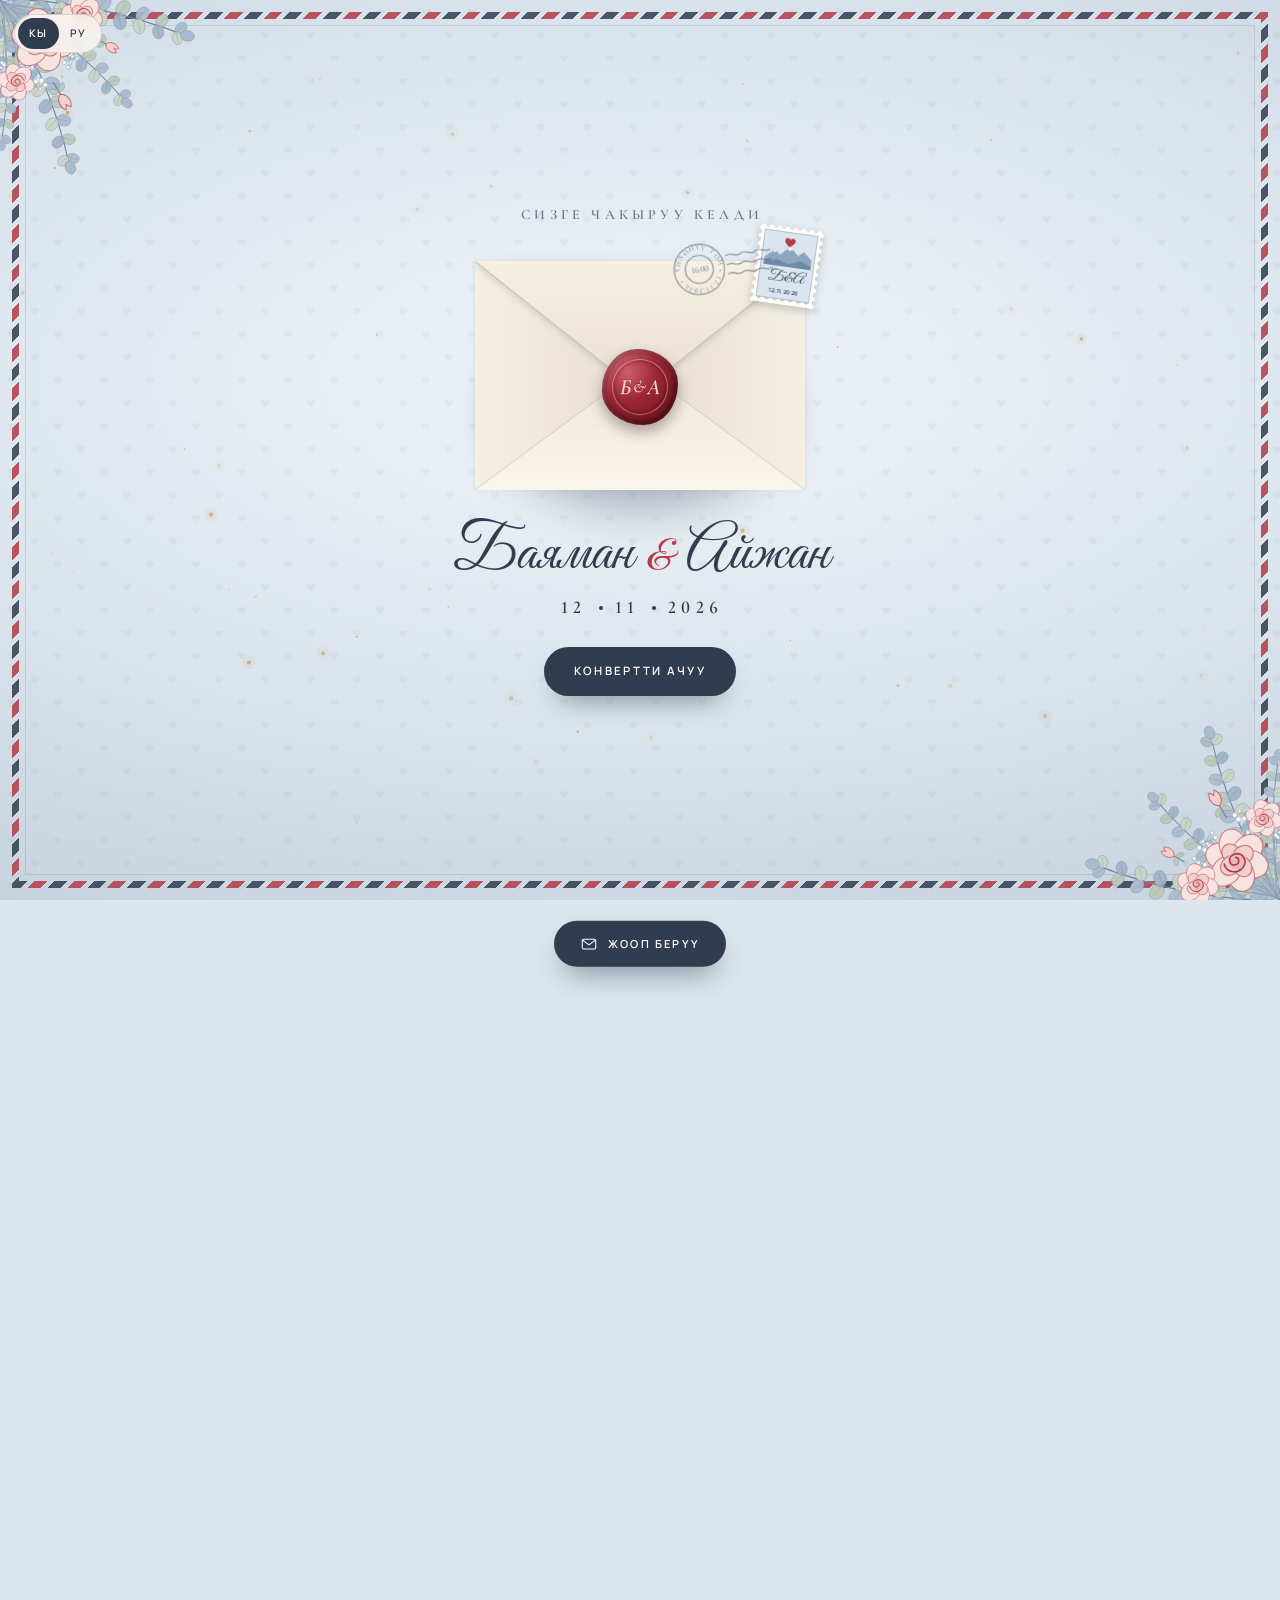
==== commit 04a85d11: "Start time 16:00 Hero, map card, postmark, meta descriptions, og.jpg, toy.ics (10:00–15:00 UTC) and " ====
--- a/index.html
+++ b/index.html
@@ -5,9 +5,9 @@
   <meta name="viewport" content="width=device-width, initial-scale=1.0, viewport-fit=cover">
   <meta name="theme-color" content="#dde6ee">
   <title>Баяман &amp; Айжан — Үйлөнүү той</title>
-  <meta name="description" content="Сиздерди Баяман жана Айжандын үйлөнүү тоюна чакырабыз! 12-ноябрь 2026-жыл, бейшемби, саат 17:00. «Айкол Гранд» рестораны.">
+  <meta name="description" content="Сиздерди Баяман жана Айжандын үйлөнүү тоюна чакырабыз! 12-ноябрь 2026-жыл, бейшемби, саат 16:00. «Айкол Гранд» рестораны.">
   <meta property="og:title" content="Баяман & Айжан — Үйлөнүү той чакыруусу">
-  <meta property="og:description" content="12-ноябрь 2026-жыл, саат 17:00 · «Айкол Гранд» рестораны. Чакырууну ачуу үчүн шилтемени басыңыз.">
+  <meta property="og:description" content="12-ноябрь 2026-жыл, саат 16:00 · «Айкол Гранд» рестораны. Чакырууну ачуу үчүн шилтемени басыңыз.">
   <meta property="og:type" content="website">
   <meta property="og:url" content="https://magamed56.github.io/bayaman-aizhan/">
   <meta property="og:image" content="https://magamed56.github.io/bayaman-aizhan/assets/og.jpg">
@@ -76,7 +76,7 @@
       </div>
       <div class="env-wrap">
       <span class="stamp" aria-hidden="true"><span class="stamp__in"><svg viewBox="0 0 50 34"><path d="M25 13c-3.4-2.4-5.4-4.2-5.4-6.3a2.7 2.7 0 0 1 5.4-1 2.7 2.7 0 0 1 5.4 1c0 2.1-2 3.9-5.4 6.3z" fill="#b13a46"/><path d="M0 34V26L10 17L16 22L26 12L35 21L41 16L50 24V34Z" fill="#8fa6bf"/><path d="M26 12L30 16L27.5 15.4L26 17L24.3 15.3L22.4 16Z M10 17L13 19.6L10.8 19.2L9.6 20.4L8.2 19Z" fill="#fbf8f2"/><path d="M0 34V30L14 27L26 31L38 26L50 30V34Z" fill="#6f8aa6"/></svg><b>Б&amp;А</b><small>12.11.2026</small></span></span>
-      <svg class="postmark" viewBox="0 0 120 64" aria-hidden="true"><defs><path id="pma" d="M30 32m-21 0a21 21 0 1 1 42 0a21 21 0 1 1-42 0"/></defs><g fill="none" stroke="#2f3d4f" stroke-width="1.3"><circle cx="30" cy="32" r="27"/><circle cx="30" cy="32" r="15"/><path d="M60 22c6-4 10 4 16 0s10 4 16 0 10 4 16 0M60 32c6-4 10 4 16 0s10 4 16 0 10 4 16 0M60 42c6-4 10 4 16 0s10 4 16 0 10 4 16 0"/></g><text font-family="Cormorant Garamond, serif" font-size="7.6" font-weight="600" letter-spacing="1.2" fill="#2f3d4f"><textPath href="#pma">ҮЙЛӨНҮҮ ТОЙ • 12.11.2026 •</textPath></text><text x="30" y="35" text-anchor="middle" font-family="Cormorant Garamond, serif" font-size="9.5" font-weight="600" fill="#2f3d4f">17:00</text></svg>
+      <svg class="postmark" viewBox="0 0 120 64" aria-hidden="true"><defs><path id="pma" d="M30 32m-21 0a21 21 0 1 1 42 0a21 21 0 1 1-42 0"/></defs><g fill="none" stroke="#2f3d4f" stroke-width="1.3"><circle cx="30" cy="32" r="27"/><circle cx="30" cy="32" r="15"/><path d="M60 22c6-4 10 4 16 0s10 4 16 0 10 4 16 0M60 32c6-4 10 4 16 0s10 4 16 0 10 4 16 0M60 42c6-4 10 4 16 0s10 4 16 0 10 4 16 0"/></g><text font-family="Cormorant Garamond, serif" font-size="7.6" font-weight="600" letter-spacing="1.2" fill="#2f3d4f"><textPath href="#pma">ҮЙЛӨНҮҮ ТОЙ • 12.11.2026 •</textPath></text><text x="30" y="35" text-anchor="middle" font-family="Cormorant Garamond, serif" font-size="9.5" font-weight="600" fill="#2f3d4f">16:00</text></svg>
       <button id="open-btn" class="env" type="button" aria-label="Конвертти ачуу">
         <span class="env__back" aria-hidden="true"></span>
         <span class="env__card" aria-hidden="true">
@@ -141,7 +141,7 @@
           <span class="hero__name" data-cfg="bride">Айжан</span>
         </h1>
         <div class="hero__date"><span data-cfg="dateDay">12</span><i></i><span data-cfg="dateMonth">11</span><i></i><span data-cfg="dateYear">2026</span></div>
-        <p class="hero__when"><span data-cfg="weekday">Бейшемби</span> · <span data-cfg="timeStart">17:00</span></p>
+        <p class="hero__when"><span data-cfg="weekday">Бейшемби</span> · <span data-cfg="timeStart">16:00</span></p>
         <p class="hero__venue" data-cfg="venueName">«Айкол Гранд» рестораны</p>
         <svg class="hero__garland" aria-hidden="true"><use href="#garland"/></svg>
       </div>
@@ -177,7 +177,7 @@
         </svg>
         <p class="kicker" data-i18n="kDate">Той салтанаты</p>
         <h2 class="title" data-cfg="dateLong">12-ноябрь 2026-жыл</h2>
-        <p class="sub"><span data-cfg="weekday">Бейшемби</span> · <span data-i18n="at">саат</span> <strong data-cfg="timeRange">17:00</strong></p>
+        <p class="sub"><span data-cfg="weekday">Бейшемби</span> · <span data-i18n="at">саат</span> <strong data-cfg="timeRange">16:00</strong></p>
         <div class="cal-wrap"><svg class="bq bq--mini bq--tr" aria-hidden="true"><use href="#bouquet"/></svg><svg class="bq bq--mini bq--bl" aria-hidden="true"><use href="#bouquet"/></svg><div class="cal card" id="calendar" aria-label="Календарь"></div></div>
         <a id="cal-btn" class="btn btn--line" href="#" target="_blank" rel="noopener"><svg class="btn__ic"><use href="#i-cal"/></svg><span data-i18n="calBtn">Календарга кошуу</span></a>
       </div>
@@ -211,7 +211,7 @@
           <div class="map-arch__empty" id="map-empty">
             <svg class="map-arch__pin" aria-hidden="true"><use href="#i-pin"/></svg>
             <p class="map-arch__name" data-cfg="venueName">«Айкол Гранд» рестораны</p>
-            <p class="map-arch__time"><span data-cfg="dateShort">12.11.2026</span> · <span data-cfg="timeStart">17:00</span></p>
+            <p class="map-arch__time"><span data-cfg="dateShort">12.11.2026</span> · <span data-cfg="timeStart">16:00</span></p>
           </div>
         </div>
         <div class="btn-row">
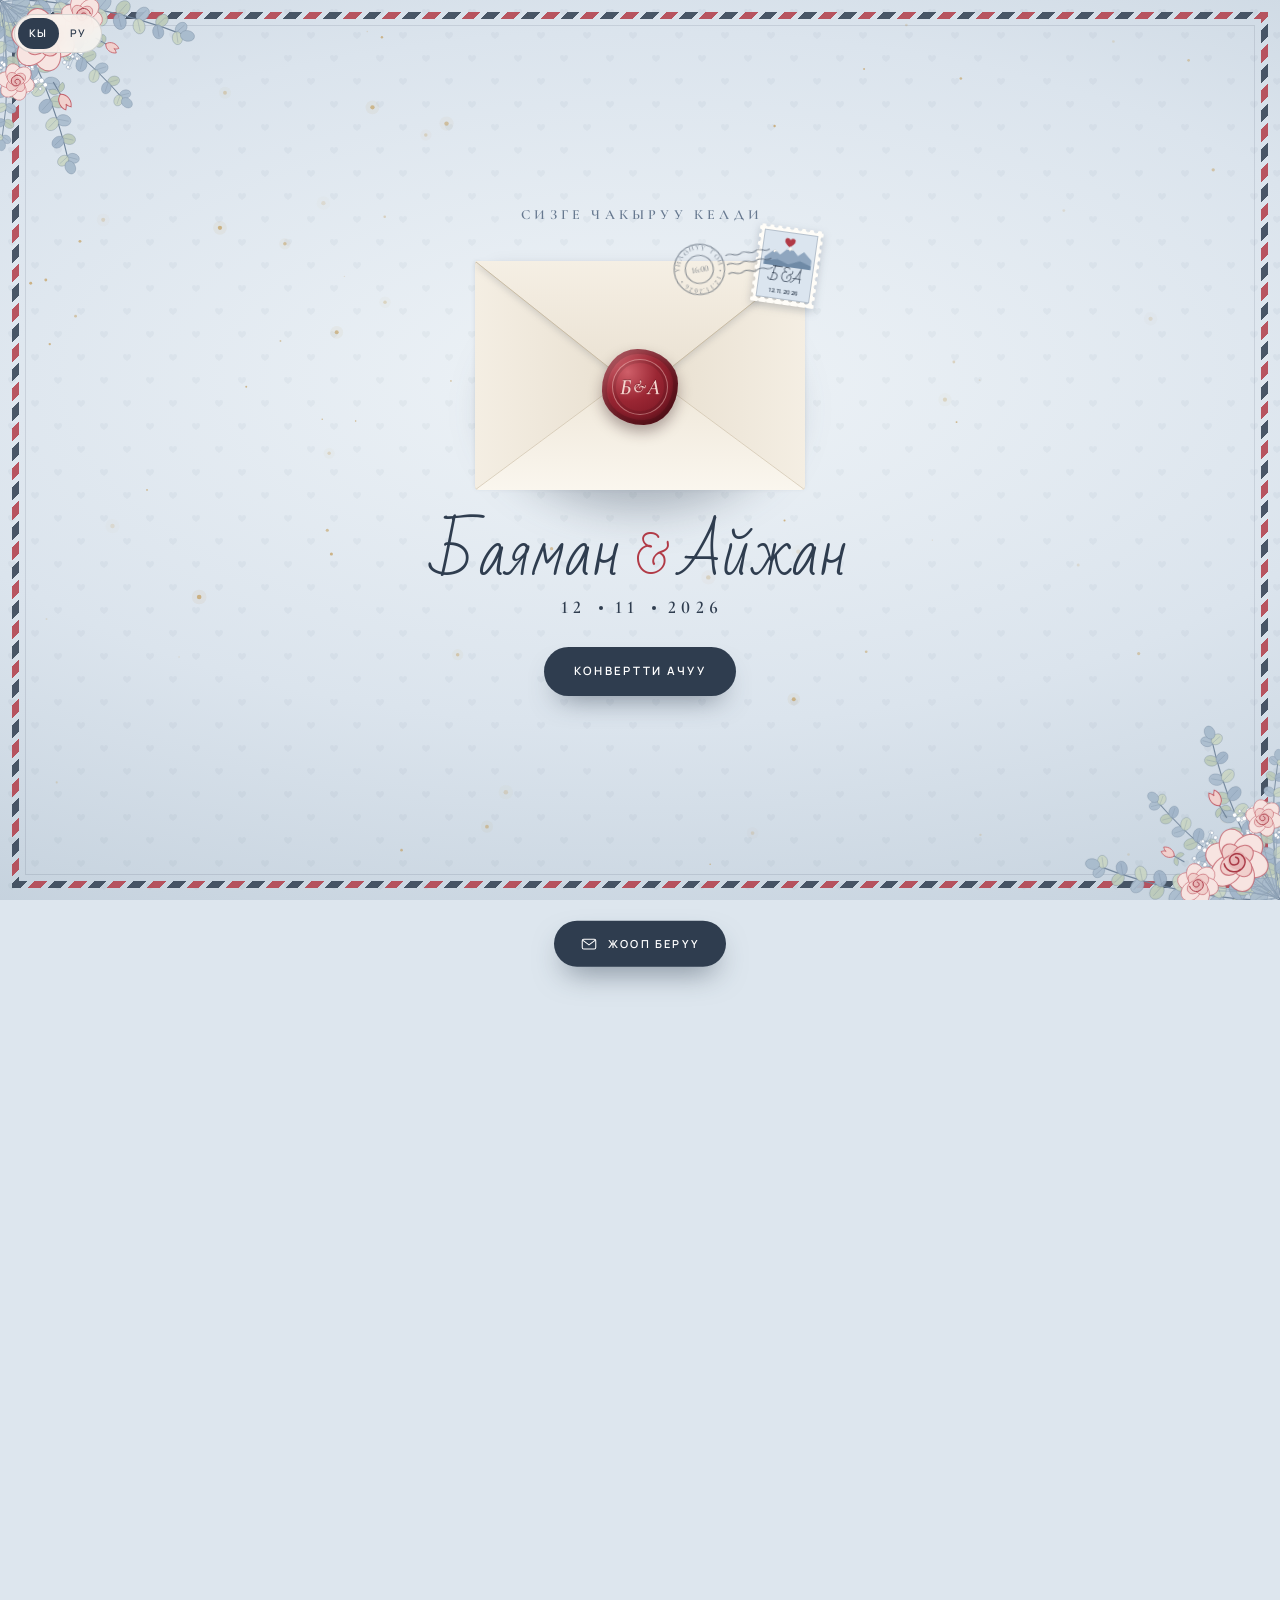
==== commit 6ce1a104: "Names in Bad Script: the capital А of «Айжан» reads as a capital Great Vibes draws Cyrillic А as a l" ====
--- a/index.html
+++ b/index.html
@@ -20,7 +20,7 @@
   <link rel="icon" href="data:image/svg+xml,<svg xmlns='http://www.w3.org/2000/svg' viewBox='0 0 100 100'><text y='.9em' font-size='90'>💌</text></svg>">
   <link rel="preconnect" href="https://fonts.googleapis.com">
   <link rel="preconnect" href="https://fonts.gstatic.com" crossorigin>
-  <link href="https://fonts.googleapis.com/css2?family=Great+Vibes&family=Cormorant+Garamond:ital,wght@0,400;0,500;0,600;1,400;1,500&family=Manrope:wght@500;600&display=swap" rel="stylesheet">
+  <link href="https://fonts.googleapis.com/css2?family=Bad+Script&family=Cormorant+Garamond:ital,wght@0,400;0,500;0,600;1,400;1,500&family=Manrope:wght@500;600&display=swap" rel="stylesheet">
   <link rel="stylesheet" href="style.css?v=__V__">
 </head>
 <body>
--- a/style.css
+++ b/style.css
@@ -1,6 +1,6 @@
 /* =====================================================================
    Вариант «Конверт»: пыльно-голубой фон, конверт цвета слоновой кости
-   с красной сургучной печатью «Б&А», имена каллиграфией (Great Vibes),
+   с красной сургучной печатью «Б&А», имена каллиграфией (Bad Script — заглавные буквы читаются чётко),
    кольца, календарь с сердечком и сердце одной линией — как в видео-приглашении
    ===================================================================== */
 :root {
@@ -19,7 +19,7 @@
   --gold: #b8955c;
   --line: rgba(47, 61, 79, .16);
   --line-p: rgba(184, 149, 92, .38);
-  --script: "Great Vibes", "Marck Script", cursive;
+  --script: "Bad Script", "Marck Script", cursive;
   --serif: "Cormorant Garamond", Georgia, "Times New Roman", serif;
   --sans: "Manrope", system-ui, -apple-system, "Segoe UI", Roboto, sans-serif;
   --ease: cubic-bezier(.2, .7, .2, 1);
@@ -204,9 +204,10 @@
 .wrap { width: min(600px, 100% - 36px); margin: 0 auto; }
 .orn { display: block; width: 110px; height: 28px; margin: 0 auto 12px; color: var(--wax-2); }
 .kicker { font-family: var(--serif); font-size: 15px; font-weight: 600; letter-spacing: .3em; padding-left: .3em; text-transform: uppercase; color: var(--ink-soft); }
-.title { font-family: var(--script); font-weight: 400; font-size: clamp(42px, 12vw, 58px); line-height: 1.15; color: var(--navy); margin: 8px 0 10px; }
+.title { font-family: var(--script); font-weight: 400; font-size: clamp(38px, 11vw, 56px); line-height: 1.15; color: var(--navy); margin: 8px 0 10px; text-wrap: balance; }
 .title--venue { font-size: clamp(36px, 10.5vw, 52px); }
-/* В Great Vibes буквы ү/ө/ң похожи на латинские — заголовки с ними набираются курсивом */
+.sec--date .title { font-size: clamp(30px, 8.6vw, 46px); white-space: nowrap; }
+/* Длинные заголовки с ү/ө/ң («Маанилүү маалымат», «…сөздөрү») — спокойным курсивом Cormorant */
 .title--serif { font-family: var(--serif); font-style: italic; font-weight: 500; font-size: clamp(32px, 9vw, 44px); line-height: 1.2; }
 .sub { font-size: 20px; color: var(--ink-soft); }
 .sub strong { color: var(--navy); font-weight: 600; }
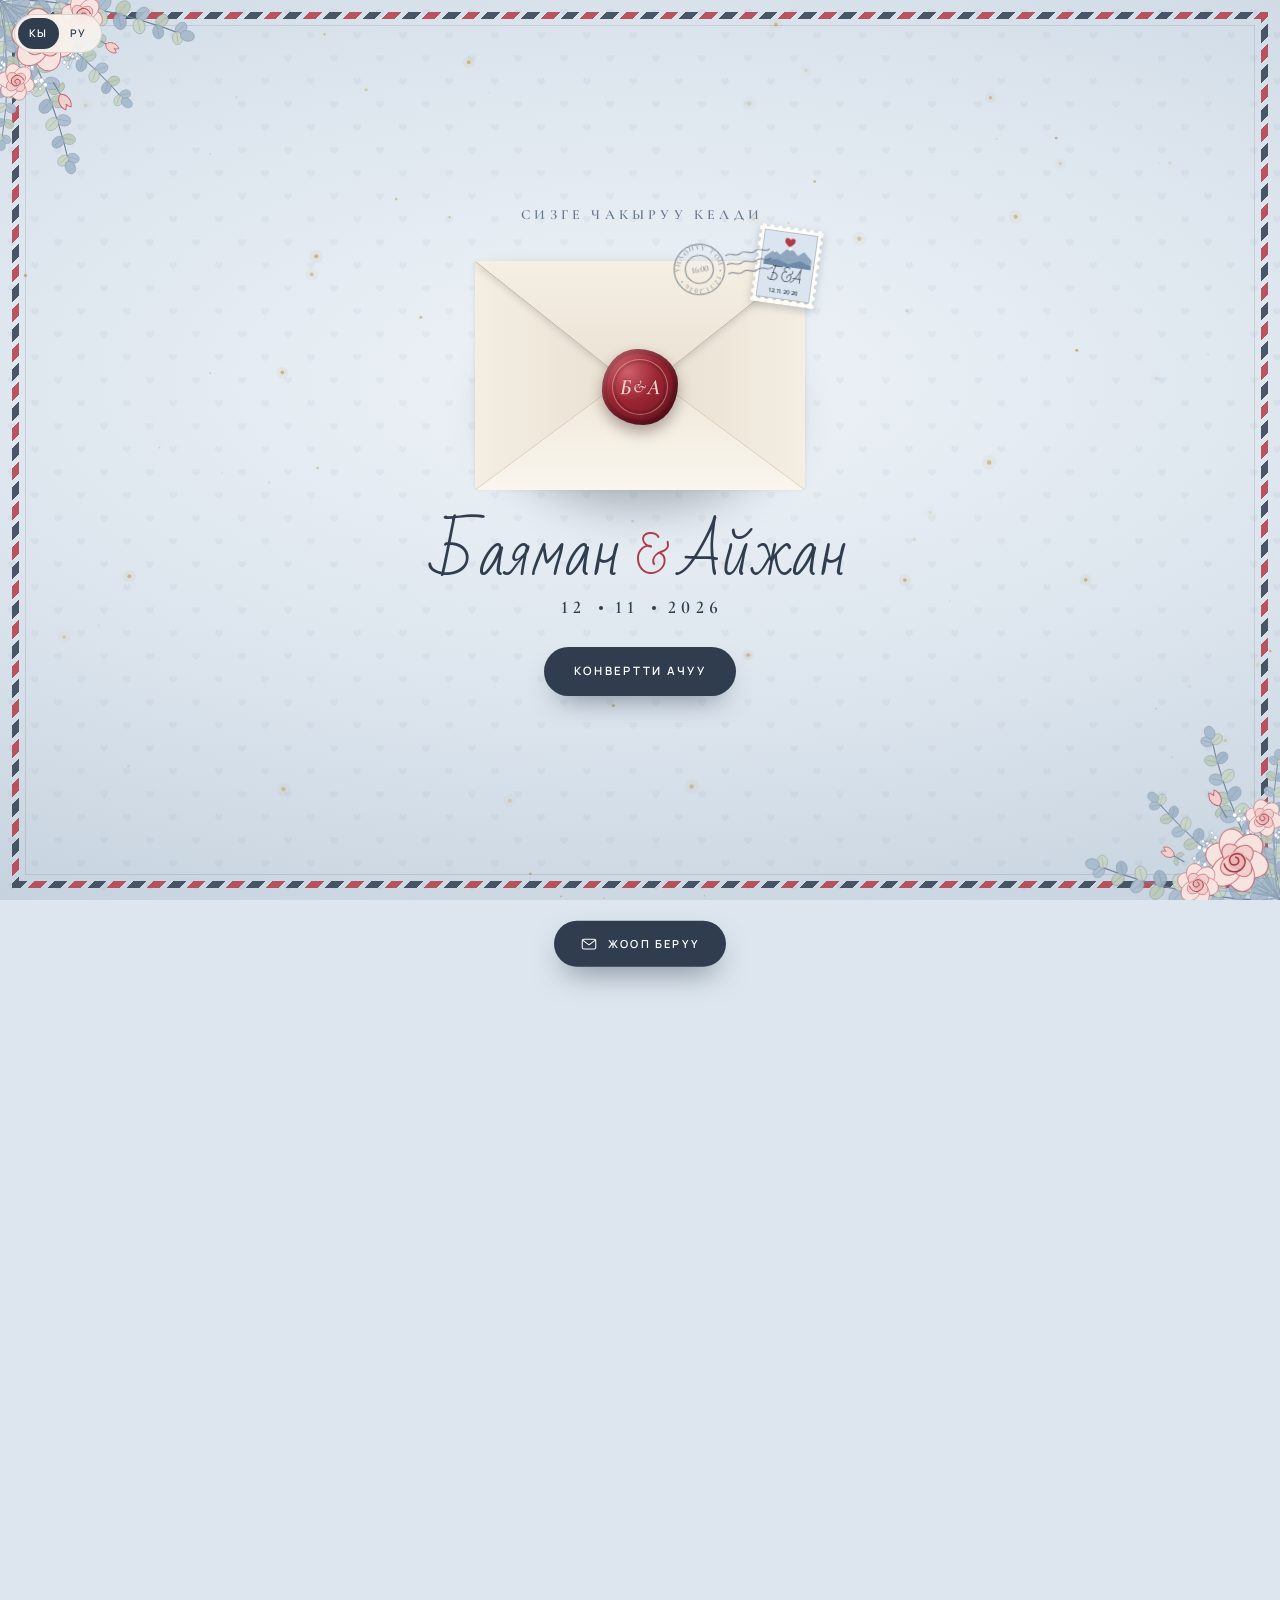
==== commit 46733916: "Scrolling back up: the map no longer catches touches; «Башына» button On phones a finger on the embe" ====
--- a/index.html
+++ b/index.html
@@ -208,6 +208,7 @@
         <p class="sub" data-cfg="addressLine" hidden></p>
         <div class="map-arch"><svg class="card-garland" aria-hidden="true"><use href="#garland"/></svg>
           <iframe id="map" title="Карта" loading="lazy" referrerpolicy="no-referrer-when-downgrade" allowfullscreen hidden></iframe>
+          <a id="map-link" class="map-arch__link" href="#" target="_blank" rel="noopener" aria-label="Картадан кароо"></a>
           <div class="map-arch__empty" id="map-empty">
             <svg class="map-arch__pin" aria-hidden="true"><use href="#i-pin"/></svg>
             <p class="map-arch__name" data-cfg="venueName">«Айкол Гранд» рестораны</p>
@@ -317,6 +318,7 @@
         <p class="footer__names"><span data-cfg="groom">Баяман</span><i>&amp;</i><span data-cfg="bride">Айжан</span></p>
         <p class="footer__date" data-cfg="dateShort">12.11.2026</p>
         <p class="footer__views" id="views" hidden><svg aria-hidden="true"><use href="#i-eye"/></svg><span></span></p>
+        <a href="#hero" class="to-top" id="to-top"><span class="to-top__btn" aria-hidden="true"><svg><use href="#i-down"/></svg></span><b data-i18n="toTop">Башына</b></a>
       </div>
     </footer>
   </main>
--- a/style.css
+++ b/style.css
@@ -252,6 +252,10 @@
 .map-arch { position: relative; width: min(420px, 100%); height: 360px; margin: 24px auto 30px; padding: 8px; background: var(--paper); border-radius: 4px; box-shadow: inset 0 0 0 1px var(--line), 0 26px 50px -30px rgba(47, 61, 79, .55); }
 .map-arch iframe, .map-arch__empty { display: block; width: 100%; height: 100%; border: 0; border-radius: 2px; }
 .map-arch iframe[hidden], .map-arch__empty[hidden] { display: none; }
+/* Карта не перехватывает прокрутку на телефоне; поверх — ссылка на 2GIS */
+.map-arch iframe { pointer-events: none; }
+.map-arch__link { position: absolute; z-index: 2; inset: 8px; border-radius: 2px; -webkit-tap-highlight-color: transparent; }
+.map-arch__link:focus-visible { outline: 2px solid var(--wax-2); outline-offset: 3px; }
 .map-arch__empty { display: flex; flex-direction: column; align-items: center; justify-content: center; gap: 8px; background: var(--ivory); color: var(--ink); }
 .map-arch__pin { width: 46px; height: 46px; color: var(--wax-2); animation: bob 2.6s ease-in-out infinite; }
 @keyframes bob { 50% { transform: translateY(-6px); } }
@@ -320,6 +324,13 @@
 .footer__views { display: flex; align-items: center; justify-content: center; gap: 7px; margin-top: 28px; font-family: var(--sans); font-size: 10px; font-weight: 500; letter-spacing: .1em; color: var(--muted); }
 .footer__views[hidden] { display: none; }
 .footer__views svg { width: 15px; height: 15px; flex: none; color: var(--ink-soft); }
+/* «Башына» — вернуться к началу / Наверх */
+.to-top { display: inline-flex; flex-direction: column; align-items: center; gap: 8px; margin-top: 26px; text-decoration: none; -webkit-tap-highlight-color: transparent; }
+.to-top b { font-family: var(--sans); font-size: 9.5px; font-weight: 600; letter-spacing: .32em; padding-left: .32em; text-transform: uppercase; color: var(--ink-soft); }
+.to-top__btn { display: grid; place-items: center; width: 46px; height: 46px; border-radius: 50%; color: #fff; background: var(--navy); box-shadow: 0 0 0 4px rgba(47, 61, 79, .1), 0 10px 22px -8px rgba(47, 61, 79, .6); transition: background .3s; }
+.to-top__btn svg { width: 22px; height: 22px; transform: rotate(180deg); }
+.to-top:hover .to-top__btn, .to-top:active .to-top__btn { background: var(--wax-2); }
+.to-top:focus-visible { outline: 2px solid var(--wax-2); outline-offset: 3px; border-radius: 12px; }
 
 /* ---------- Жооп берүү баскычы / Плавающая кнопка ---------- */
 .cta { position: fixed; left: 50%; bottom: calc(16px + env(safe-area-inset-bottom)); z-index: 80; display: inline-flex; align-items: center; gap: 10px; padding: 14px 26px; border-radius: 999px; text-decoration: none; font-family: var(--sans); font-size: 11px; font-weight: 600; letter-spacing: .2em; text-transform: uppercase; color: #fff; background: var(--navy); box-shadow: 0 14px 30px -10px rgba(47, 61, 79, .6); transform: translate(-50%, 180%); transition: transform .6s var(--ease); }
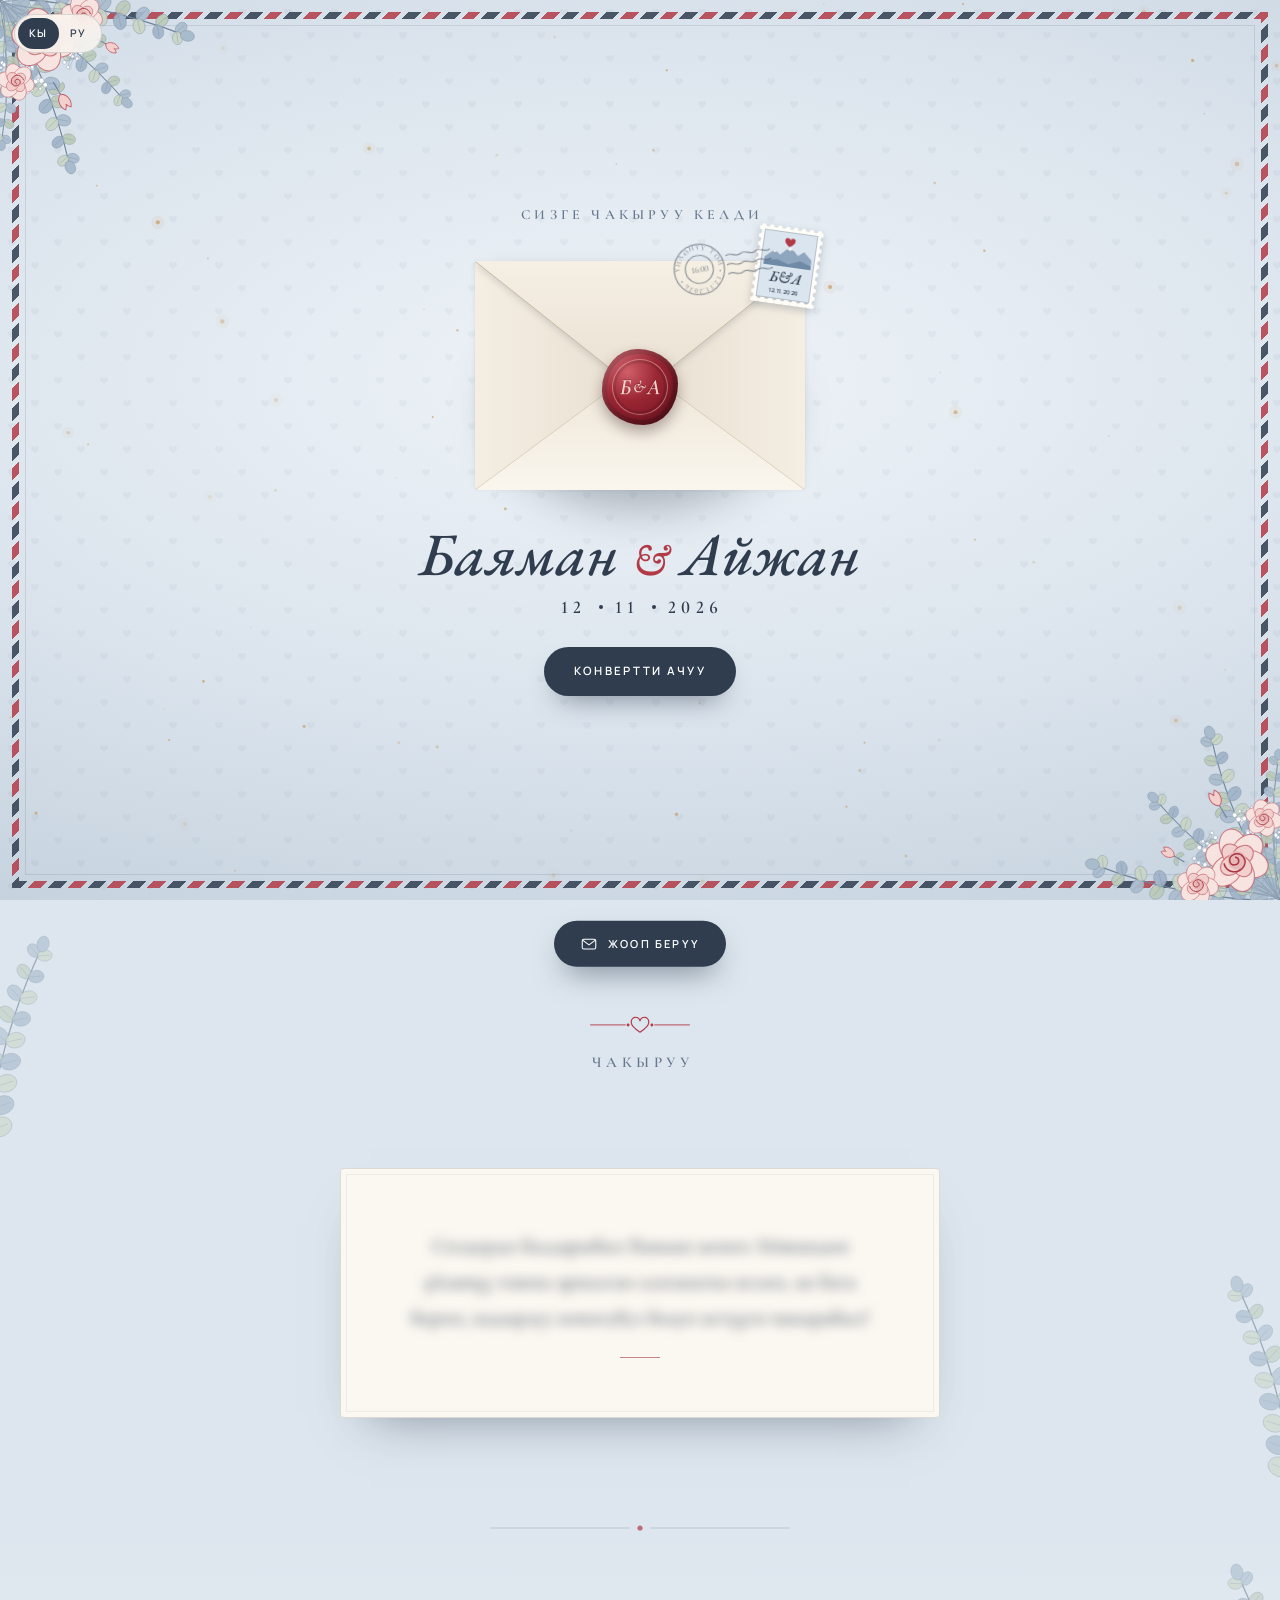
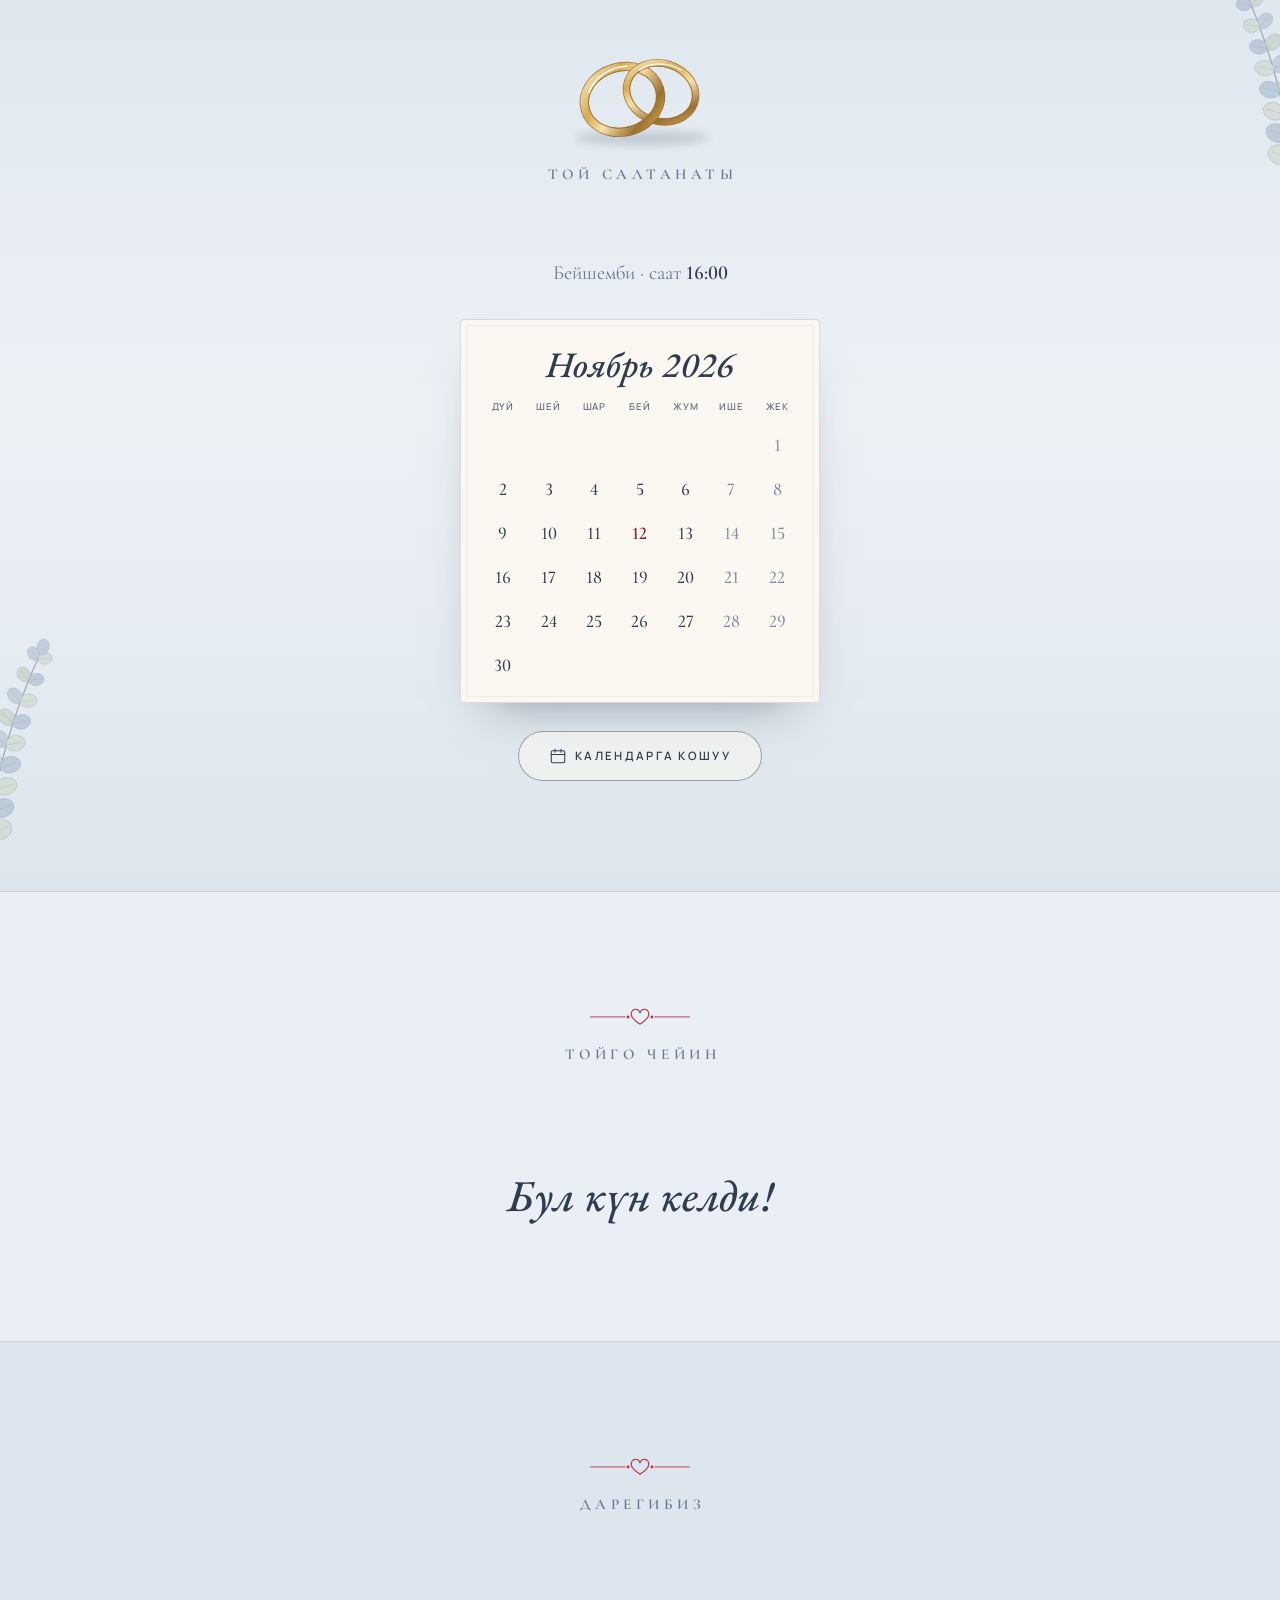
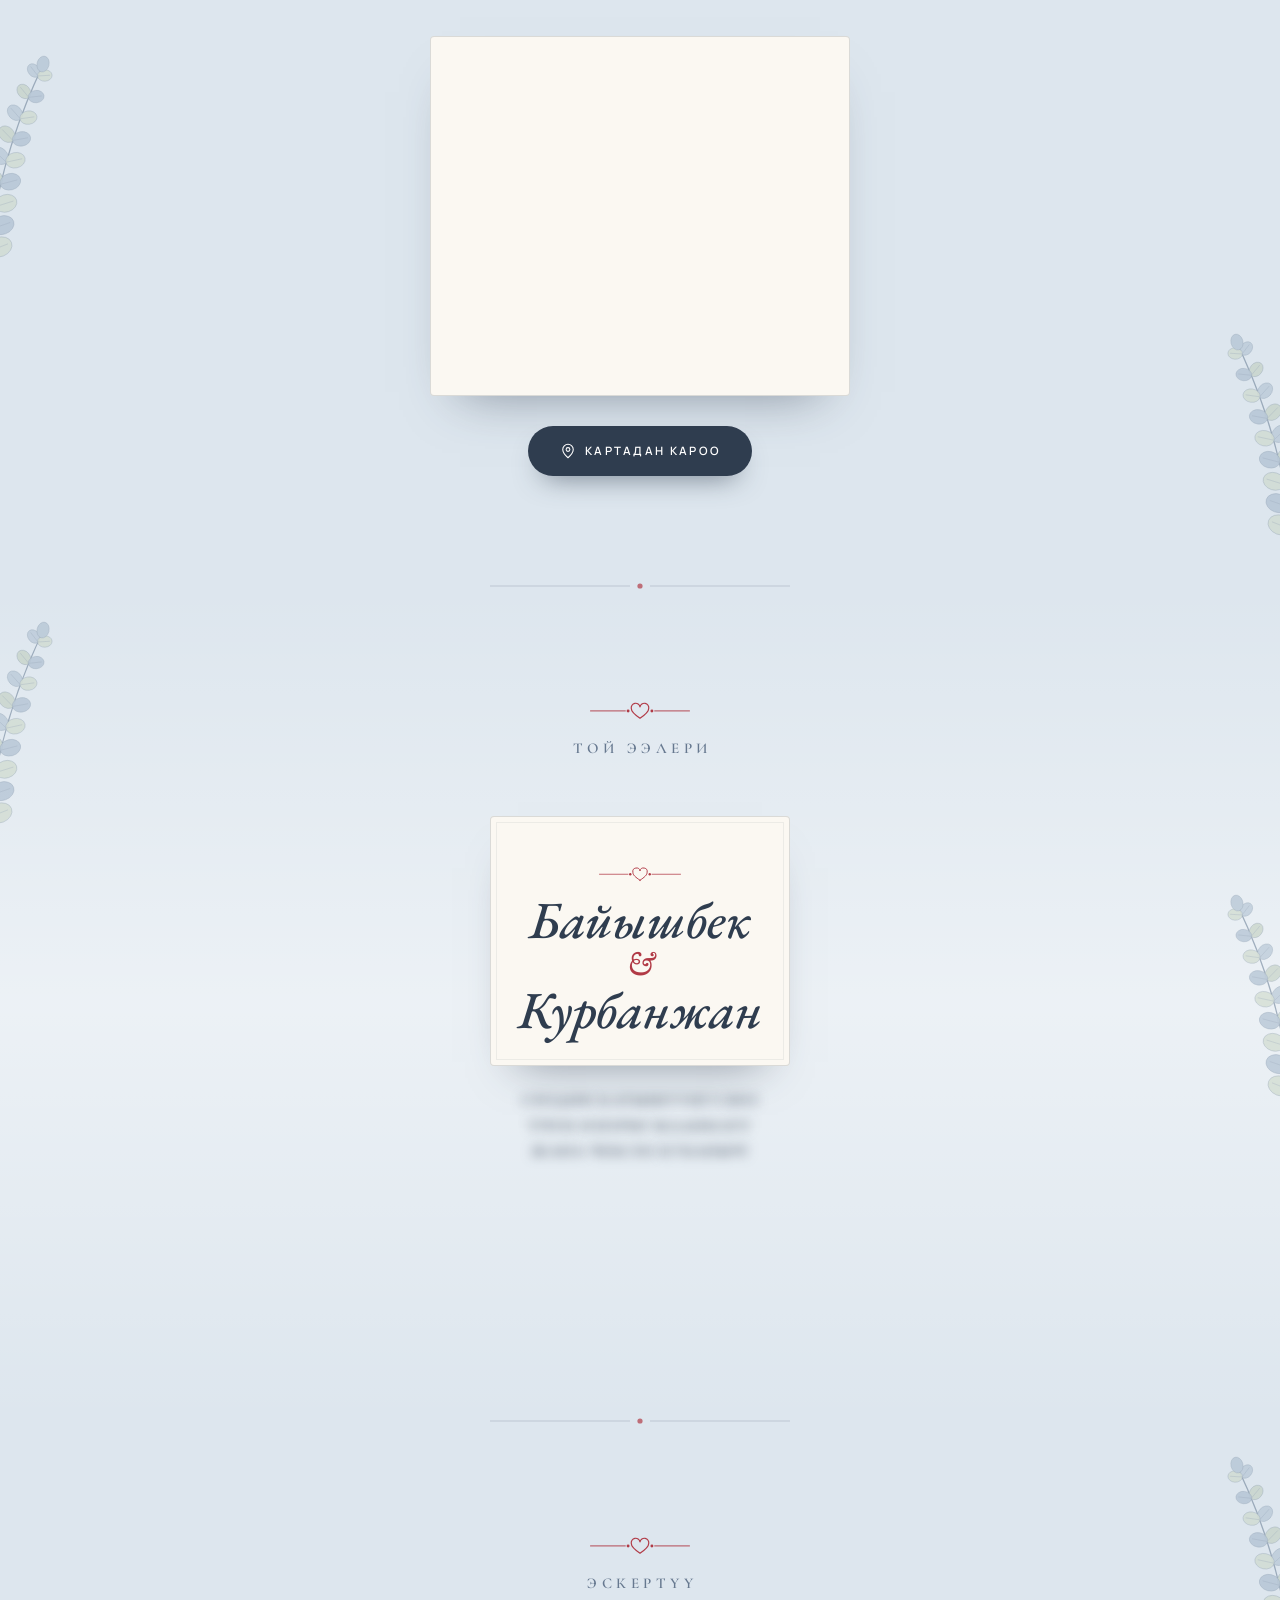
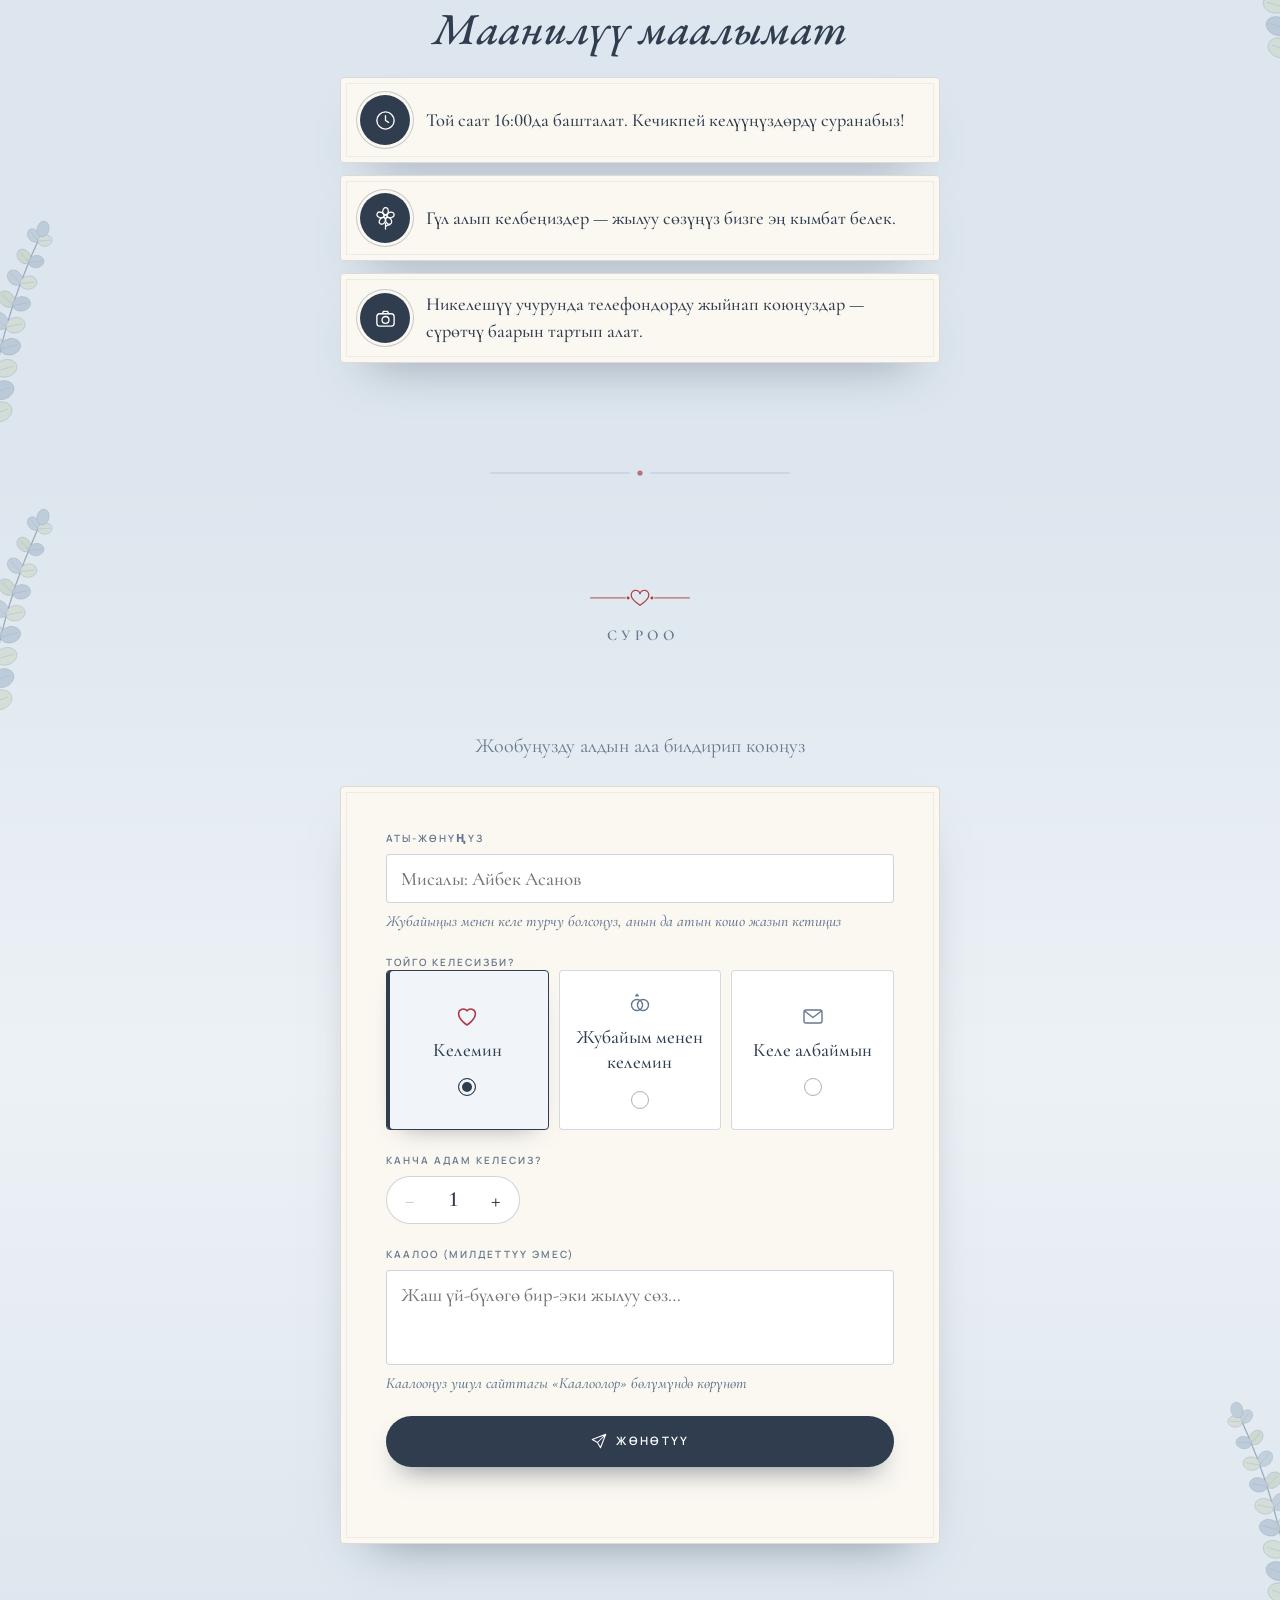
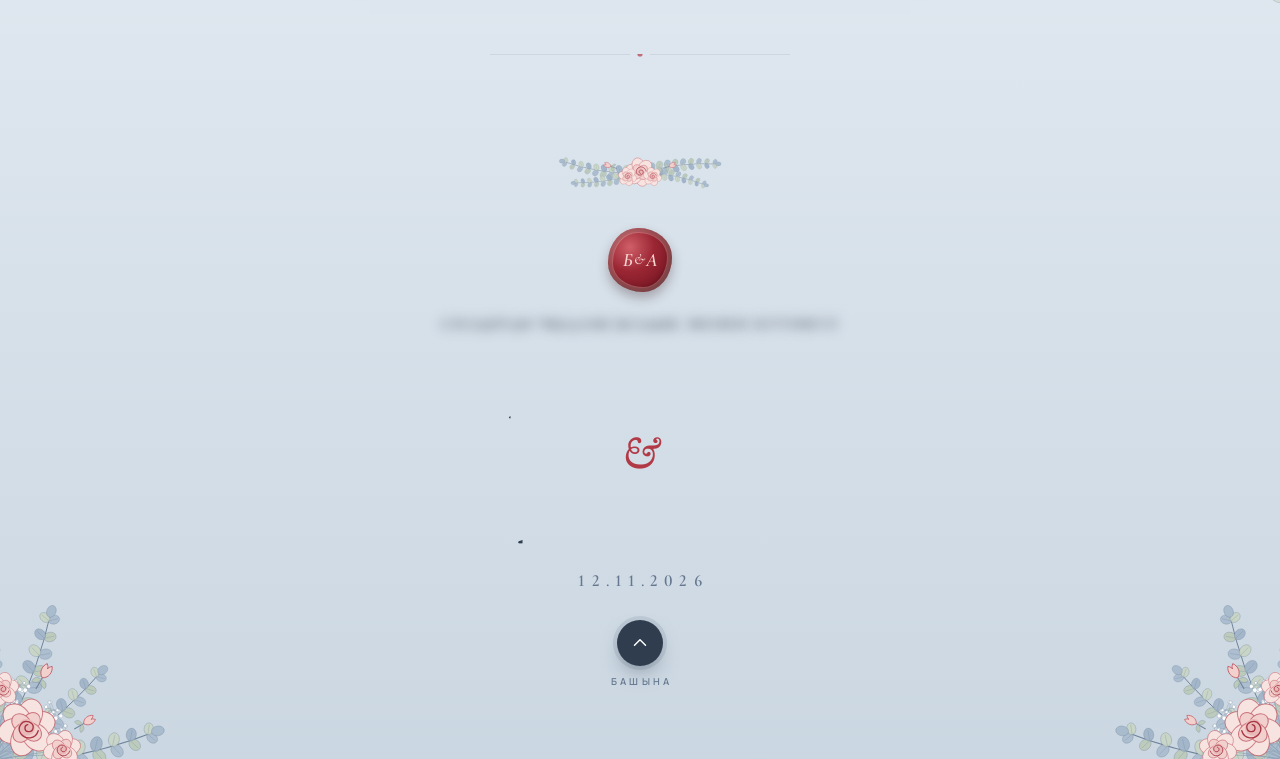
==== commit 32bf4fa0: "Names and titles in EB Garamond italic (the couple's choice, option 13) Replaces Bad Script everywhe" ====
--- a/index.html
+++ b/index.html
@@ -20,7 +20,7 @@
   <link rel="icon" href="data:image/svg+xml,<svg xmlns='http://www.w3.org/2000/svg' viewBox='0 0 100 100'><text y='.9em' font-size='90'>💌</text></svg>">
   <link rel="preconnect" href="https://fonts.googleapis.com">
   <link rel="preconnect" href="https://fonts.gstatic.com" crossorigin>
-  <link href="https://fonts.googleapis.com/css2?family=Bad+Script&family=Cormorant+Garamond:ital,wght@0,400;0,500;0,600;1,400;1,500&family=Manrope:wght@500;600&display=swap" rel="stylesheet">
+  <link href="https://fonts.googleapis.com/css2?family=EB+Garamond:ital,wght@1,500;1,600&family=Cormorant+Garamond:ital,wght@0,400;0,500;0,600;1,400;1,500&family=Manrope:wght@500;600&display=swap" rel="stylesheet">
   <link rel="stylesheet" href="style.css?v=__V__">
 </head>
 <body>
--- a/style.css
+++ b/style.css
@@ -1,6 +1,6 @@
 /* =====================================================================
    Вариант «Конверт»: пыльно-голубой фон, конверт цвета слоновой кости
-   с красной сургучной печатью «Б&А», имена каллиграфией (Bad Script — заглавные буквы читаются чётко),
+   с красной сургучной печатью «Б&А», имена и заголовки курсивом EB Garamond,
    кольца, календарь с сердечком и сердце одной линией — как в видео-приглашении
    ===================================================================== */
 :root {
@@ -19,7 +19,7 @@
   --gold: #b8955c;
   --line: rgba(47, 61, 79, .16);
   --line-p: rgba(184, 149, 92, .38);
-  --script: "Bad Script", "Marck Script", cursive;
+  --script: "EB Garamond", "Cormorant Garamond", Georgia, serif;   /* имена и заголовки — курсивом 500 */
   --serif: "Cormorant Garamond", Georgia, "Times New Roman", serif;
   --sans: "Manrope", system-ui, -apple-system, "Segoe UI", Roboto, sans-serif;
   --ease: cubic-bezier(.2, .7, .2, 1);
@@ -29,12 +29,14 @@
 }
 
 * { box-sizing: border-box; }
-html { scroll-behavior: smooth; -webkit-text-size-adjust: 100%; background: var(--bg); overflow-x: hidden; }
+/* Без scroll-behavior и overflow на html — частые причины «залипшей» прокрутки в Safari; ширину обрезает body (clip) */
+html { -webkit-text-size-adjust: 100%; background: var(--bg); }
 body {
   margin: 0; min-height: 100vh;
   font-family: var(--serif); font-weight: 500; font-size: 19px; line-height: 1.6; font-variant-numeric: lining-nums;
   color: var(--ink); background: var(--hearts), linear-gradient(180deg, var(--bg-2), var(--bg) 40%, var(--bg-2));
-  overflow-x: hidden; -webkit-font-smoothing: antialiased;
+  /* clip, а не hidden: hidden делает body отдельной прокручиваемой областью — на iPhone внизу страница «застревала» */
+  overflow-x: hidden; overflow-x: clip; -webkit-font-smoothing: antialiased;
 }
 body.locked { overflow: hidden; height: 100vh; }
 h1, h2, h3, p { margin: 0; font-weight: 400; }
@@ -74,7 +76,7 @@
   background: radial-gradient(110% 70% at 50% 42%, #eef3f7 0%, #dbe4ed 55%, #c3d0dc 100%);
 }
 .intro.is-open { opacity: 0; transform: scale(1.04); transition: opacity .7s ease 1.75s, transform 1s ease 1.75s; }
-.intro.is-hidden { visibility: hidden; pointer-events: none; }
+.intro.is-hidden { display: none; }
 /* Авиапочта: красно-синяя полоска по краю, как на конверте / Airmail stripes */
 .intro__frame { position: absolute; inset: max(12px, env(safe-area-inset-top)) 12px max(12px, env(safe-area-inset-bottom)); border: 7px solid transparent; pointer-events: none; animation: fadeIn 1.4s ease .2s both;
   border-image: repeating-linear-gradient(-45deg, var(--wax-2) 0 9px, transparent 9px 14px, var(--navy) 14px 23px, transparent 23px 28px) 7; opacity: .85; }
@@ -86,8 +88,8 @@
 .intro.is-open .intro__foot { opacity: 0; transform: translateY(16px); }
 .intro__guest { font-style: italic; font-size: clamp(22px, 6.2vw, 28px); color: var(--navy); margin-bottom: 6px; animation: rise 1.2s var(--ease) .2s both; }
 .intro__kicker { font-family: var(--serif); font-size: 14px; font-weight: 600; letter-spacing: .3em; padding-left: .3em; text-transform: uppercase; color: var(--ink-soft); animation: rise 1.2s var(--ease) .35s both; }
-.intro__names { display: flex; align-items: baseline; justify-content: center; flex-wrap: wrap; gap: 0 .22em; font-family: var(--script); font-size: clamp(44px, 13.5vw, 60px); line-height: 1.15; color: var(--navy); animation: rise 1.2s var(--ease) .9s both; }
-.intro__names i { font-style: normal; font-size: .7em; color: var(--wax-2); }
+.intro__names { display: flex; align-items: baseline; justify-content: center; flex-wrap: wrap; gap: 0 .22em; font-family: var(--script); font-style: italic; font-weight: 500; font-size: clamp(44px, 13.5vw, 60px); line-height: 1.15; color: var(--navy); animation: rise 1.2s var(--ease) .9s both; }
+.intro__names i { font-style: italic; font-size: .7em; color: var(--wax-2); }
 .intro__date { display: flex; align-items: center; gap: 12px; margin-top: 4px; font-family: var(--serif); font-size: 18px; font-weight: 600; letter-spacing: .3em; padding-left: .3em; color: var(--navy); animation: rise 1.2s var(--ease) 1.05s both; }
 .intro__date b { width: 4px; height: 4px; border-radius: 50%; background: var(--navy); }
 .intro__btn { margin-top: 26px; animation: rise 1.2s var(--ease) 1.25s both; }
@@ -111,8 +113,8 @@
   transition: transform 1s var(--ease) 1s;
 }
 .env__card-orn { width: 60px; height: 15px; color: var(--wax-2); margin-bottom: 2px; }
-.env__card-names { display: flex; align-items: baseline; gap: .2em; font-family: var(--script); font-size: clamp(26px, 8vw, 34px); line-height: 1.2; color: var(--navy); }
-.env__card-names i { font-style: normal; font-size: .75em; color: var(--wax-2); }
+.env__card-names { display: flex; align-items: baseline; gap: .2em; font-family: var(--script); font-style: italic; font-weight: 500; font-size: clamp(26px, 8vw, 34px); line-height: 1.2; color: var(--navy); }
+.env__card-names i { font-style: italic; font-size: .75em; color: var(--wax-2); }
 .env__card-date { margin-top: 2px; font-family: var(--serif); font-size: 13px; font-weight: 600; letter-spacing: .3em; color: var(--ink-soft); }
 .env__front { position: absolute; z-index: 3; inset: 0; width: 100%; height: 100%; border-radius: 4px; filter: drop-shadow(0 -1px 2px rgba(47, 61, 79, .12)); }
 .env__flap { position: absolute; z-index: 4; left: 0; top: 0; width: 100%; height: 57.6%; transform-origin: 50% 0; transform-style: preserve-3d; }
@@ -176,7 +178,7 @@
 .arch__photo { width: min(56vw, 230px); aspect-ratio: 3 / 4; margin-bottom: 18px; background: var(--hero-img) center / cover no-repeat; border-radius: 999px 999px 4px 4px; border: 6px solid var(--paper); box-shadow: 0 20px 40px -18px rgba(47, 61, 79, .55); }
 .hero__guest { font-style: italic; font-size: clamp(22px, 6vw, 27px); color: var(--navy); line-height: 1.2; margin-bottom: 8px; }
 .hero__kicker { font-family: var(--serif); font-size: 15px; font-weight: 600; letter-spacing: .32em; padding-left: .32em; text-transform: uppercase; color: var(--ink-soft); }
-.hero__names { display: flex; flex-direction: column; align-items: center; margin: 10px 0 14px; font-family: var(--script); font-weight: 400; line-height: 1.02; color: var(--navy); }
+.hero__names { display: flex; flex-direction: column; align-items: center; margin: 10px 0 14px; font-family: var(--script); font-style: italic; font-weight: 500; line-height: 1.02; color: var(--navy); }
 .hero__name { font-size: clamp(66px, 20vw, 104px); white-space: nowrap; padding: 0 .1em; }
 .hero__amp { font-size: clamp(36px, 10vw, 54px); line-height: .9; color: var(--wax-2); }
 .hero__date { display: flex; align-items: center; justify-content: center; gap: 16px; margin: 6px 0 14px; font-family: var(--serif); font-weight: 400; font-size: clamp(38px, 11vw, 52px); line-height: 1; color: var(--ink-soft); }
@@ -204,11 +206,11 @@
 .wrap { width: min(600px, 100% - 36px); margin: 0 auto; }
 .orn { display: block; width: 110px; height: 28px; margin: 0 auto 12px; color: var(--wax-2); }
 .kicker { font-family: var(--serif); font-size: 15px; font-weight: 600; letter-spacing: .3em; padding-left: .3em; text-transform: uppercase; color: var(--ink-soft); }
-.title { font-family: var(--script); font-weight: 400; font-size: clamp(38px, 11vw, 56px); line-height: 1.15; color: var(--navy); margin: 8px 0 10px; text-wrap: balance; }
+.title { font-family: var(--script); font-style: italic; font-weight: 500; font-size: clamp(38px, 11vw, 56px); line-height: 1.15; color: var(--navy); margin: 8px 0 10px; text-wrap: balance; }
 .title--venue { font-size: clamp(36px, 10.5vw, 52px); }
 .sec--date .title { font-size: clamp(30px, 8.6vw, 46px); white-space: nowrap; }
-/* Длинные заголовки с ү/ө/ң («Маанилүү маалымат», «…сөздөрү») — спокойным курсивом Cormorant */
-.title--serif { font-family: var(--serif); font-style: italic; font-weight: 500; font-size: clamp(32px, 9vw, 44px); line-height: 1.2; }
+/* Длинные заголовки («Маанилүү маалымат», «…сөздөрү») — чуть мельче */
+.title--serif { font-size: clamp(32px, 9vw, 44px); line-height: 1.2; }
 .sub { font-size: 20px; color: var(--ink-soft); }
 .sub strong { color: var(--navy); font-weight: 600; }
 .card { position: relative; color: var(--ink); background: var(--paper); border-radius: 4px; box-shadow: inset 0 0 0 1px var(--line), inset 0 0 0 6px var(--paper), inset 0 0 0 7px rgba(47, 61, 79, .07), 0 26px 50px -30px rgba(47, 61, 79, .55); }
@@ -228,7 +230,7 @@
 
 /* ---------- Календарь ---------- */
 .cal { width: min(360px, 100%); margin: 24px auto; padding: 26px 20px 18px; }
-.cal__month { font-family: var(--script); font-size: 36px; line-height: 1.1; color: var(--navy); margin-bottom: 8px; }
+.cal__month { font-family: var(--script); font-style: italic; font-weight: 500; font-size: 36px; line-height: 1.1; color: var(--navy); margin-bottom: 8px; }
 .cal__grid { display: grid; grid-template-columns: repeat(7, 1fr); row-gap: 4px; }
 .cal__grid > div { position: relative; display: grid; place-items: center; height: 40px; font-size: 18px; font-weight: 500; }
 .cal__grid .dow { height: 28px; font-family: var(--sans); font-size: 9.5px; font-weight: 600; letter-spacing: .08em; text-transform: uppercase; color: var(--ink-soft); }
@@ -246,7 +248,7 @@
 .cd__num.tick { animation: tick .45s var(--ease); }
 @keyframes tick { from { transform: translateY(-30%); opacity: .2; } }
 .cd__label { margin-top: 8px; font-family: var(--sans); font-size: 9px; font-weight: 600; letter-spacing: .16em; text-transform: uppercase; color: var(--ink-soft); }
-.cd--done { grid-column: 1 / -1; font-family: var(--script); font-size: 44px; color: var(--navy); }
+.cd--done { grid-column: 1 / -1; font-family: var(--script); font-style: italic; font-weight: 500; font-size: 44px; color: var(--navy); }
 
 /* ---------- Дарек / Адрес ---------- */
 .map-arch { position: relative; width: min(420px, 100%); height: 360px; margin: 24px auto 30px; padding: 8px; background: var(--paper); border-radius: 4px; box-shadow: inset 0 0 0 1px var(--line), 0 26px 50px -30px rgba(47, 61, 79, .55); }
@@ -259,15 +261,15 @@
 .map-arch__empty { display: flex; flex-direction: column; align-items: center; justify-content: center; gap: 8px; background: var(--ivory); color: var(--ink); }
 .map-arch__pin { width: 46px; height: 46px; color: var(--wax-2); animation: bob 2.6s ease-in-out infinite; }
 @keyframes bob { 50% { transform: translateY(-6px); } }
-.map-arch__name { font-family: var(--script); font-size: 34px; }
+.map-arch__name { font-family: var(--script); font-style: italic; font-weight: 500; font-size: 34px; }
 .map-arch__time { font-family: var(--sans); font-size: 11px; font-weight: 600; letter-spacing: .26em; color: var(--ink-soft); }
 
 /* ---------- Той ээлери / Хозяева ---------- */
 .hosts { display: grid; grid-template-columns: 1fr 1fr; gap: 12px; margin: 22px 0 22px; }
 .host { position: relative; padding: 24px 12px 28px; color: var(--ink); background: var(--paper); border-radius: 4px; box-shadow: inset 0 0 0 1px var(--line), inset 0 0 0 6px var(--paper), inset 0 0 0 7px rgba(47, 61, 79, .07), 0 24px 44px -28px rgba(47, 61, 79, .55); }
 .host__label { font-family: var(--sans); font-size: 9.5px; font-weight: 600; letter-spacing: .22em; text-transform: uppercase; color: var(--ink-soft); margin-bottom: 4px; }
-.host__names { display: flex; flex-direction: column; align-items: center; font-family: var(--script); font-size: clamp(40px, 11.5vw, 52px); line-height: 1.1; color: var(--navy); }
-.host__names i { font-style: normal; font-size: .62em; line-height: 1; color: var(--wax-2); }
+.host__names { display: flex; flex-direction: column; align-items: center; font-family: var(--script); font-style: italic; font-weight: 500; font-size: clamp(40px, 11.5vw, 52px); line-height: 1.1; color: var(--navy); }
+.host__names i { font-style: italic; font-size: .62em; line-height: 1; color: var(--wax-2); }
 .host .orn { width: 90px; height: 23px; margin-bottom: 6px; }
 .hosts__text { font-family: var(--serif); font-size: 16px; font-weight: 600; letter-spacing: .06em; text-transform: uppercase; line-height: 1.6; max-width: 30ch; margin: 0 auto; color: var(--navy); }
 .line-heart { display: block; width: min(300px, 86%); height: auto; margin: 26px auto 0; overflow: visible; }
@@ -315,11 +317,11 @@
 .success__answer { margin: 14px 0 18px; font-family: var(--sans); font-size: 11px !important; font-weight: 600; letter-spacing: .14em; text-transform: uppercase; color: var(--ink-soft); }
 
 /* ---------- Аягы / Подвал ---------- */
-.footer { position: relative; padding: 70px 0 calc(70px + env(safe-area-inset-bottom)); text-align: center; background: linear-gradient(transparent, rgba(195, 208, 220, .7)); }
+.footer { position: relative; overflow: hidden; padding: 70px 0 calc(70px + env(safe-area-inset-bottom)); text-align: center; background: linear-gradient(transparent, rgba(195, 208, 220, .7)); }
 .footer .mini-seal { margin: 0 auto 20px; }
 .footer__text { font-family: var(--serif); font-size: 16px; font-weight: 600; letter-spacing: .08em; text-transform: uppercase; line-height: 1.5; color: var(--navy); }
-.footer__names { display: flex; flex-direction: column; align-items: center; font-family: var(--script); font-size: clamp(56px, 16vw, 78px); line-height: 1.05; margin: 14px 0 10px; color: var(--navy); }
-.footer__names i { font-style: normal; font-size: .55em; color: var(--wax-2); line-height: 1; }
+.footer__names { display: flex; flex-direction: column; align-items: center; font-family: var(--script); font-style: italic; font-weight: 500; font-size: clamp(56px, 16vw, 78px); line-height: 1.05; margin: 14px 0 10px; color: var(--navy); }
+.footer__names i { font-style: italic; font-size: .55em; color: var(--wax-2); line-height: 1; }
 .footer__date { font-family: var(--serif); font-size: 17px; font-weight: 600; letter-spacing: .36em; padding-left: .36em; color: var(--ink-soft); }
 .footer__views { display: flex; align-items: center; justify-content: center; gap: 7px; margin-top: 28px; font-family: var(--sans); font-size: 10px; font-weight: 500; letter-spacing: .1em; color: var(--muted); }
 .footer__views[hidden] { display: none; }
@@ -396,7 +398,7 @@
   background: radial-gradient(circle, transparent 2.3px, #fffdf8 2.7px) -4px -4px / 8px 8px; filter: drop-shadow(0 3px 4px rgba(47, 61, 79, .28)); pointer-events: none; }
 .stamp__in { display: flex; flex-direction: column; align-items: center; justify-content: space-between; height: 100%; padding: 3px 2px 3px; background: #dbe5ef; box-shadow: inset 0 0 0 1px rgba(47, 61, 79, .22); }
 .stamp__in svg { display: block; width: 100%; height: 32px; }
-.stamp__in b { font-family: var(--script); font-weight: 400; font-size: 15px; line-height: 1; color: var(--navy); }
+.stamp__in b { font-family: var(--script); font-style: italic; font-weight: 500; font-size: 15px; line-height: 1; color: var(--navy); }
 .stamp__in small { font-family: var(--sans); font-size: 5.6px; font-weight: 600; letter-spacing: .08em; color: var(--navy); }
 .stamp--card { top: -26px; right: 10px; transform: rotate(6deg); }
 .postmark { position: absolute; z-index: 8; top: -26px; right: 22px; width: 112px; height: 60px; opacity: .5; transform: rotate(-9deg); pointer-events: none; }
@@ -440,10 +442,6 @@
 .card-garland, .footer__garland, .bq--mini, .hero__garland { opacity: 0; scale: .55; transition: opacity .8s ease .45s, scale 1.3s cubic-bezier(.3, 1.45, .5, 1) .45s; }
 .reveal.in .card-garland, .reveal.in .footer__garland, .reveal.in .bq--mini { opacity: 1; scale: 1; }
 body.opened .hero__garland { opacity: 1; scale: 1; transition-delay: 2.6s; }
-.reveal.in .bq--mini { animation: sway 6s ease-in-out 1.6s infinite alternate; }
-/* Каптал бутактар термелет / Ветки по краям покачиваются */
-.sp { transform-origin: 50% 100%; animation: sway 6.5s ease-in-out infinite alternate; }
-.sp--r { animation-duration: 7.5s; animation-delay: -3s; }
 /* Каллиграфиялык аталыштар жазылат / Заголовки «пишутся» */
 .reveal .title:not(.title--serif), .reveal .footer__names span { clip-path: inset(-30% 100% -30% -14%); }
 .reveal.in .title:not(.title--serif) { animation: write 1.5s cubic-bezier(.55, .1, .3, 1) .3s both; }
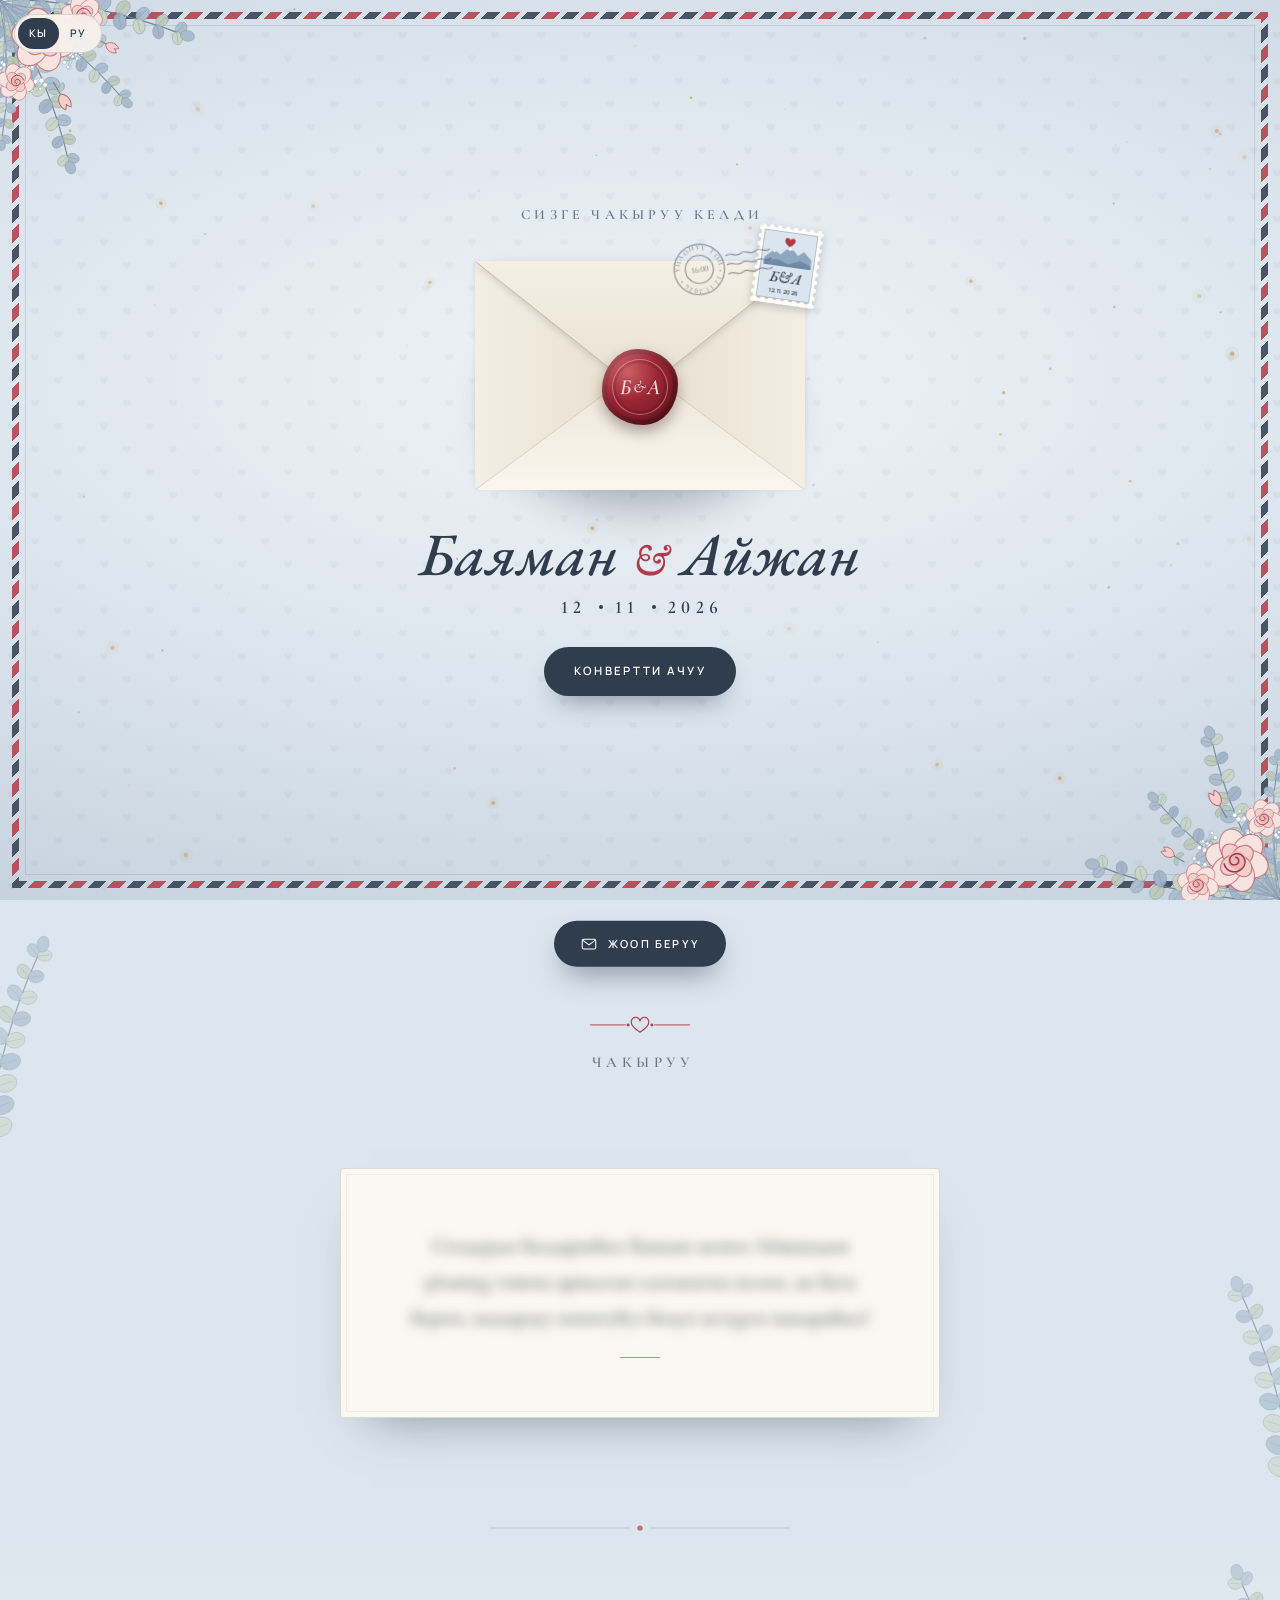
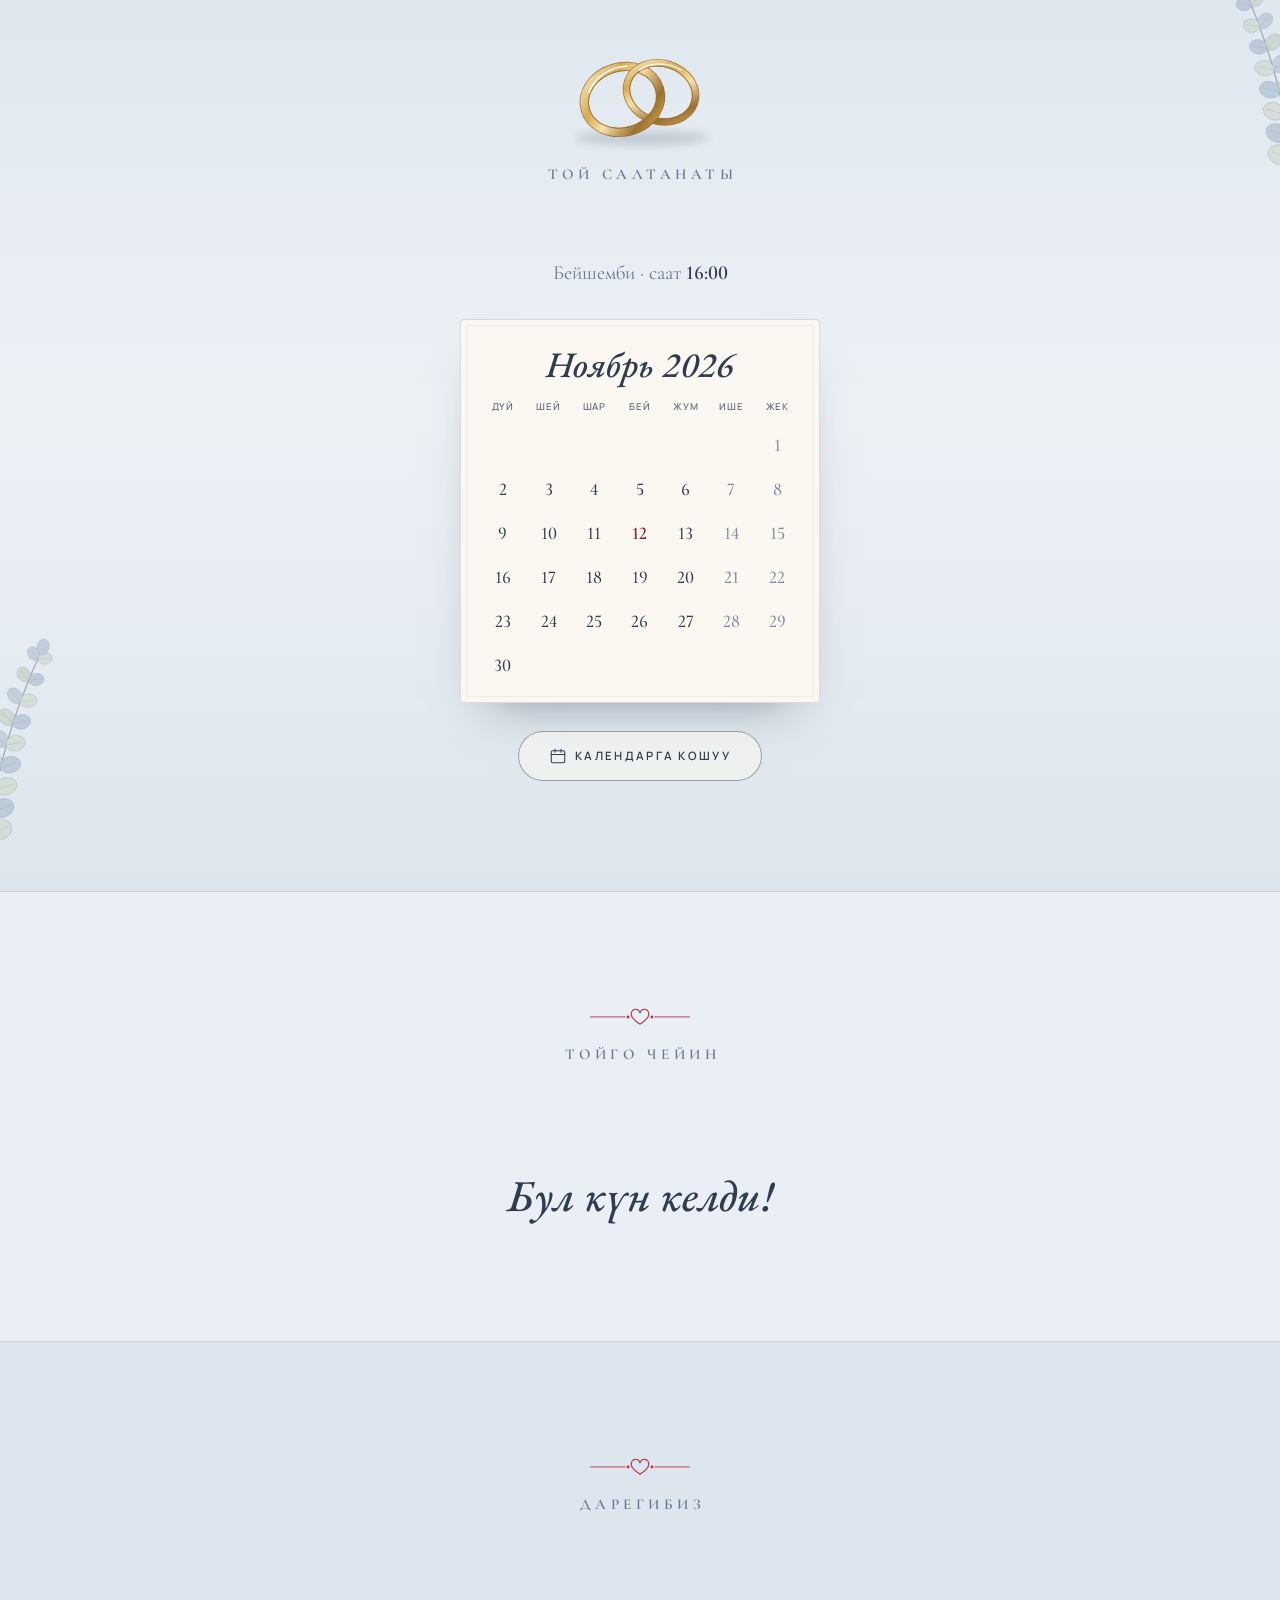
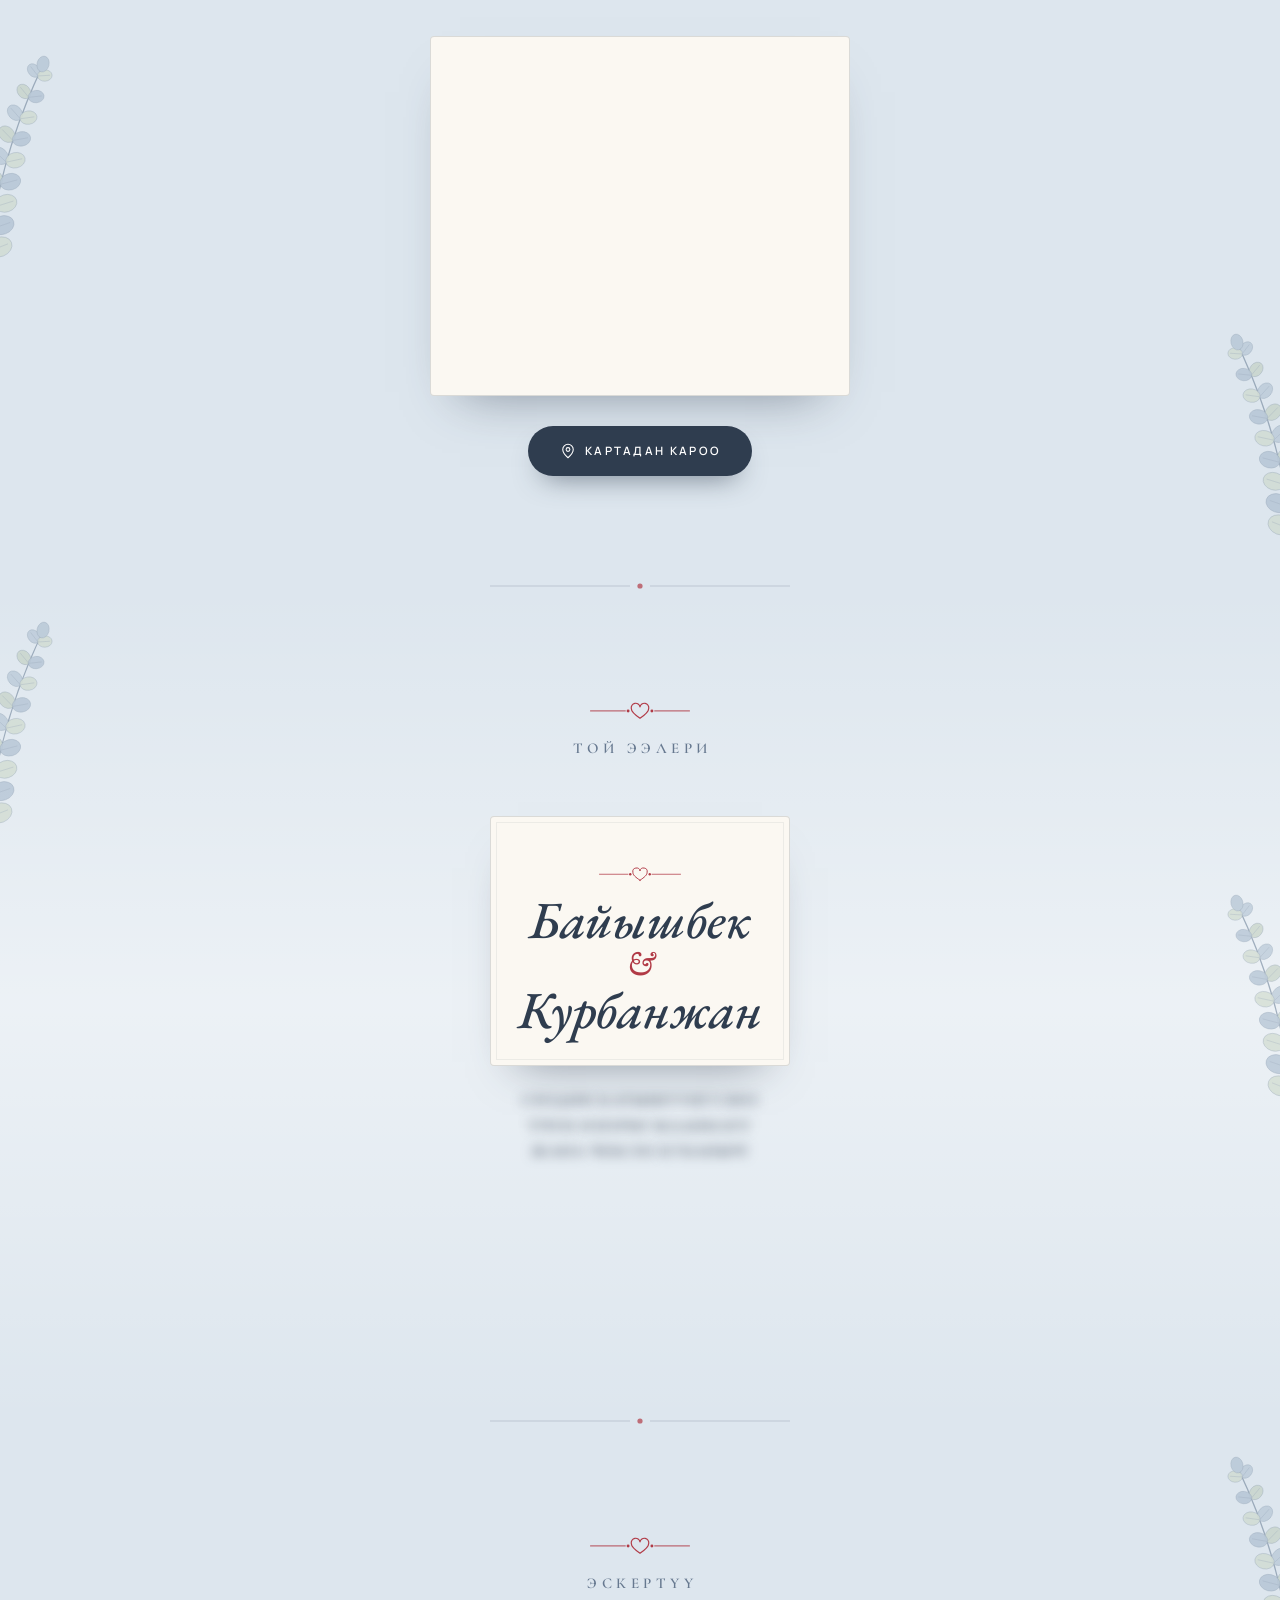
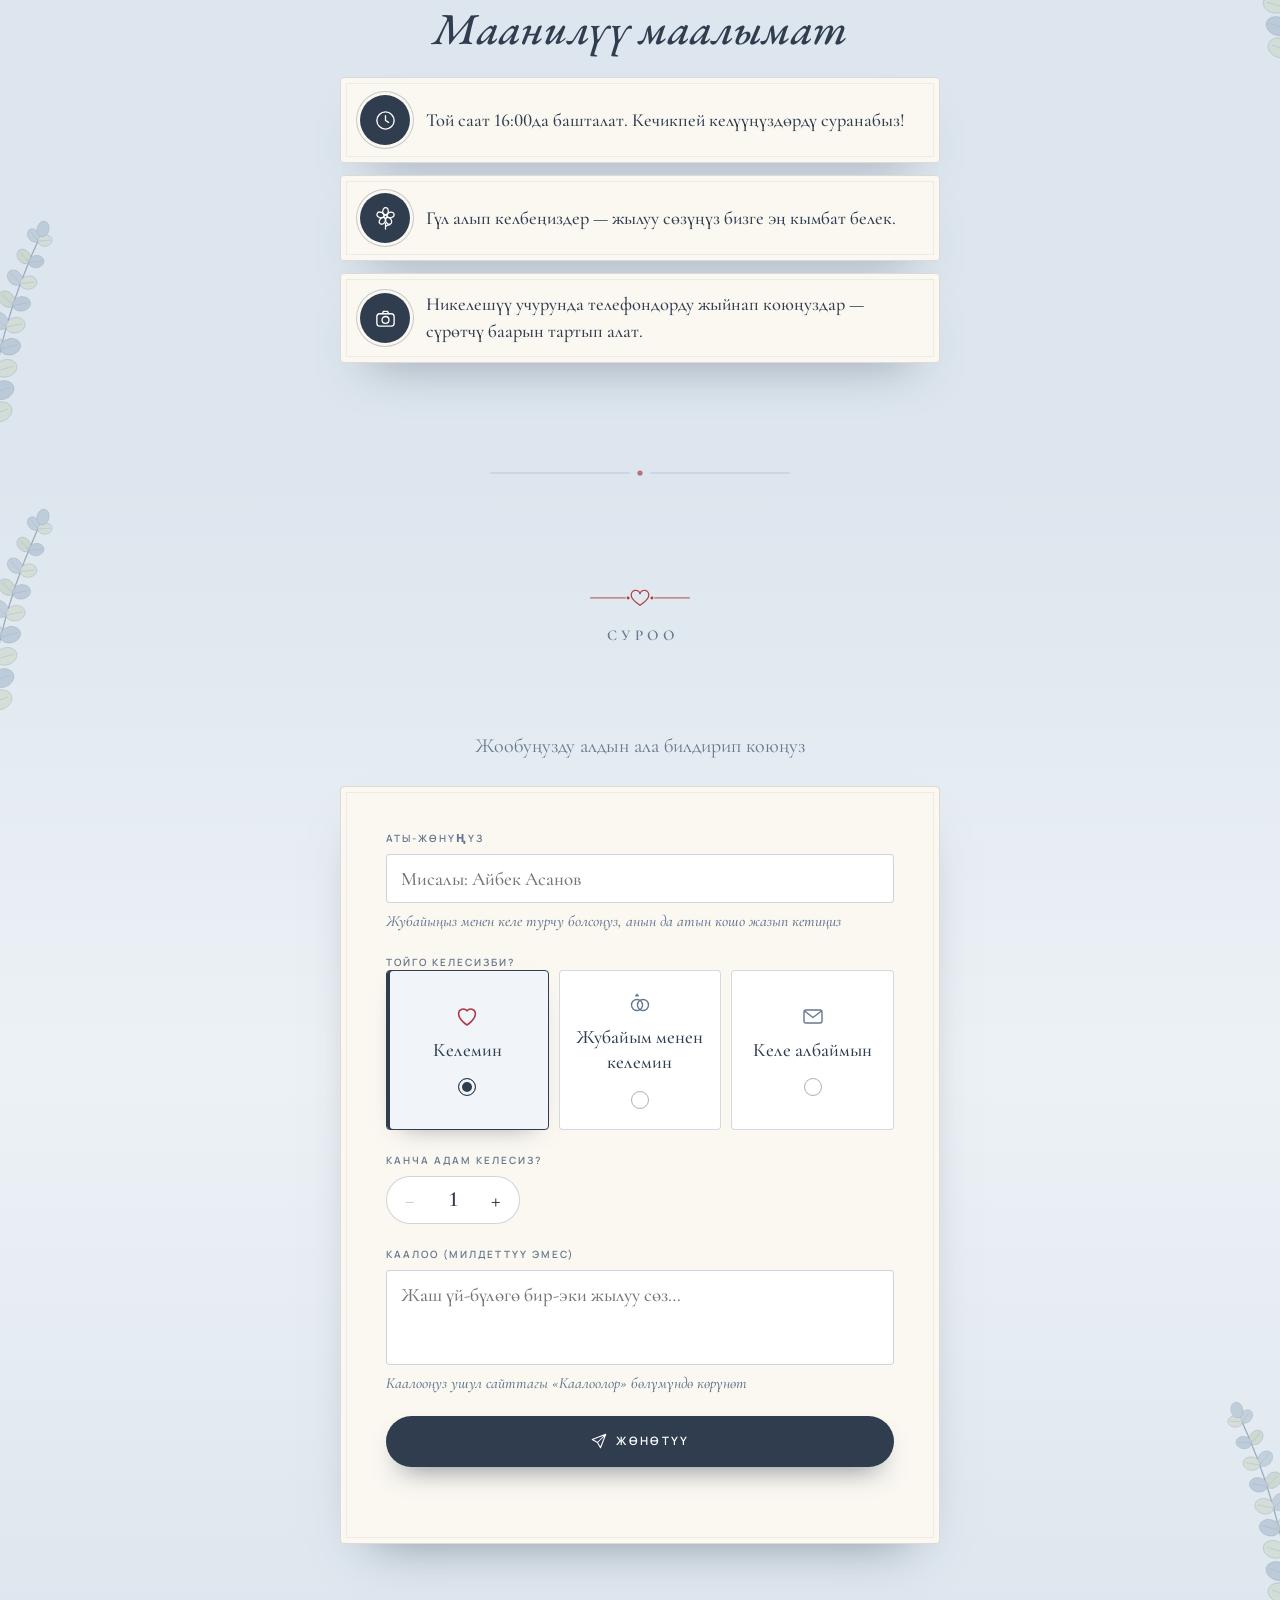
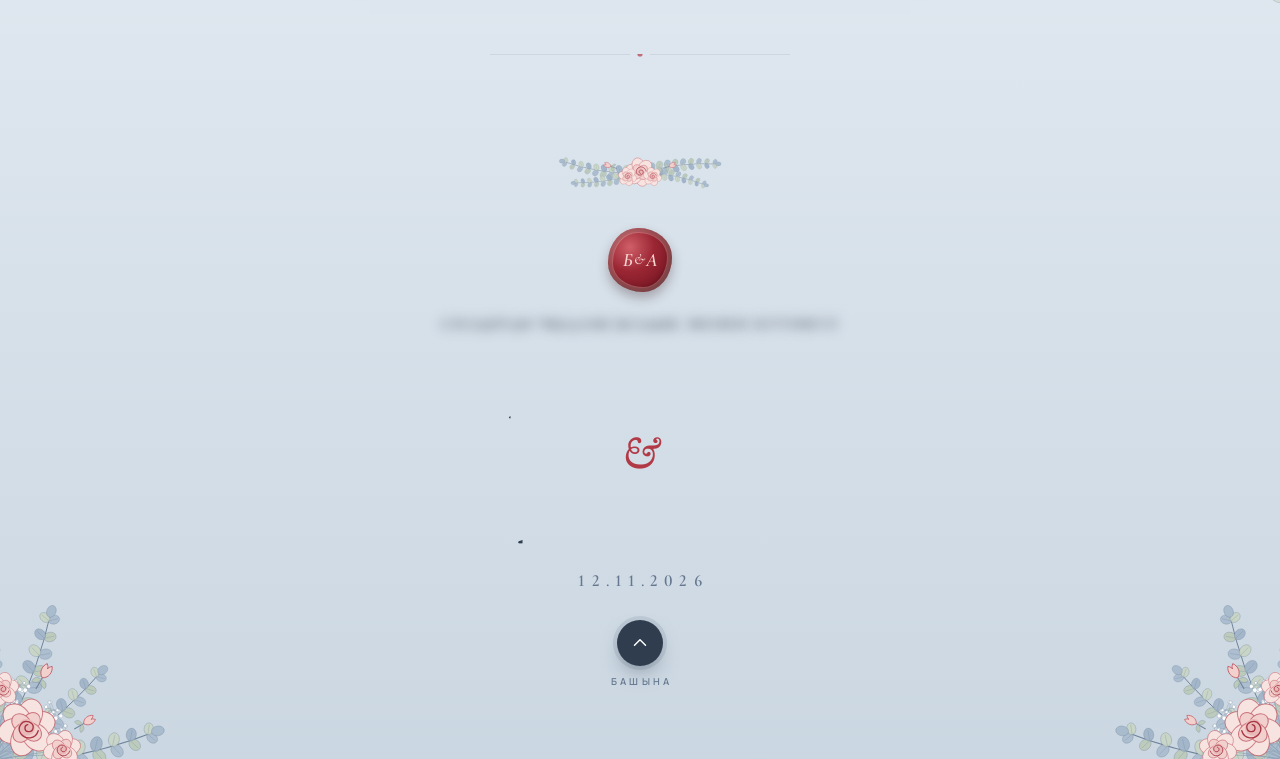
==== commit 1b418871: "build 32bf4fa0" ====
--- a/index.html
+++ b/index.html
@@ -21,7 +21,7 @@
   <link rel="preconnect" href="https://fonts.googleapis.com">
   <link rel="preconnect" href="https://fonts.gstatic.com" crossorigin>
   <link href="https://fonts.googleapis.com/css2?family=EB+Garamond:ital,wght@1,500;1,600&family=Cormorant+Garamond:ital,wght@0,400;0,500;0,600;1,400;1,500&family=Manrope:wght@500;600&display=swap" rel="stylesheet">
-  <link rel="stylesheet" href="style.css?v=__V__">
+  <link rel="stylesheet" href="style.css?v=32bf4fa0">
 </head>
 <body>
 
@@ -325,7 +325,7 @@
 
   <a href="#rsvp" class="cta" id="cta" aria-hidden="true" tabindex="-1"><svg class="btn__ic"><use href="#i-letter"/></svg><span data-i18n="cta">Жооп берүү</span></a>
 
-  <script src="config.js?v=__V__"></script>
-  <script src="script.js?v=__V__"></script>
+  <script src="config.js?v=32bf4fa0"></script>
+  <script src="script.js?v=32bf4fa0"></script>
 </body>
 </html>
